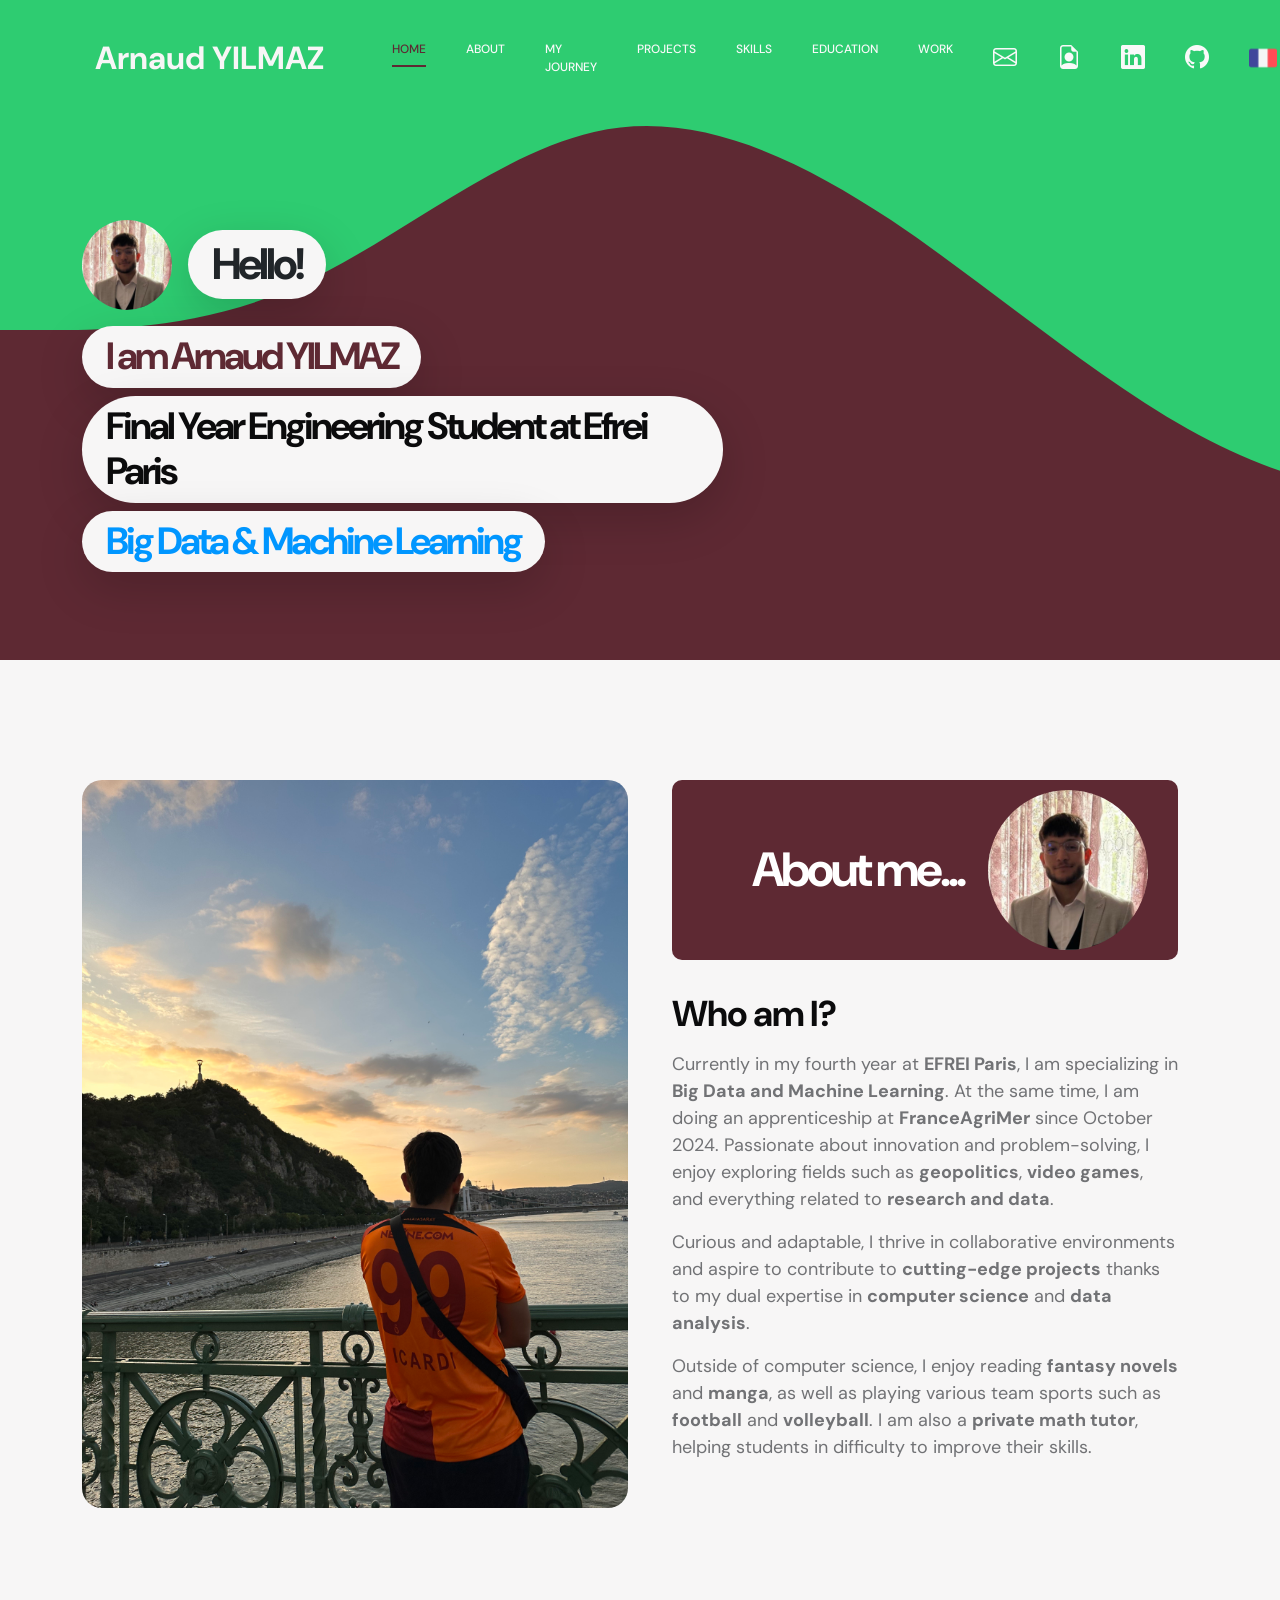
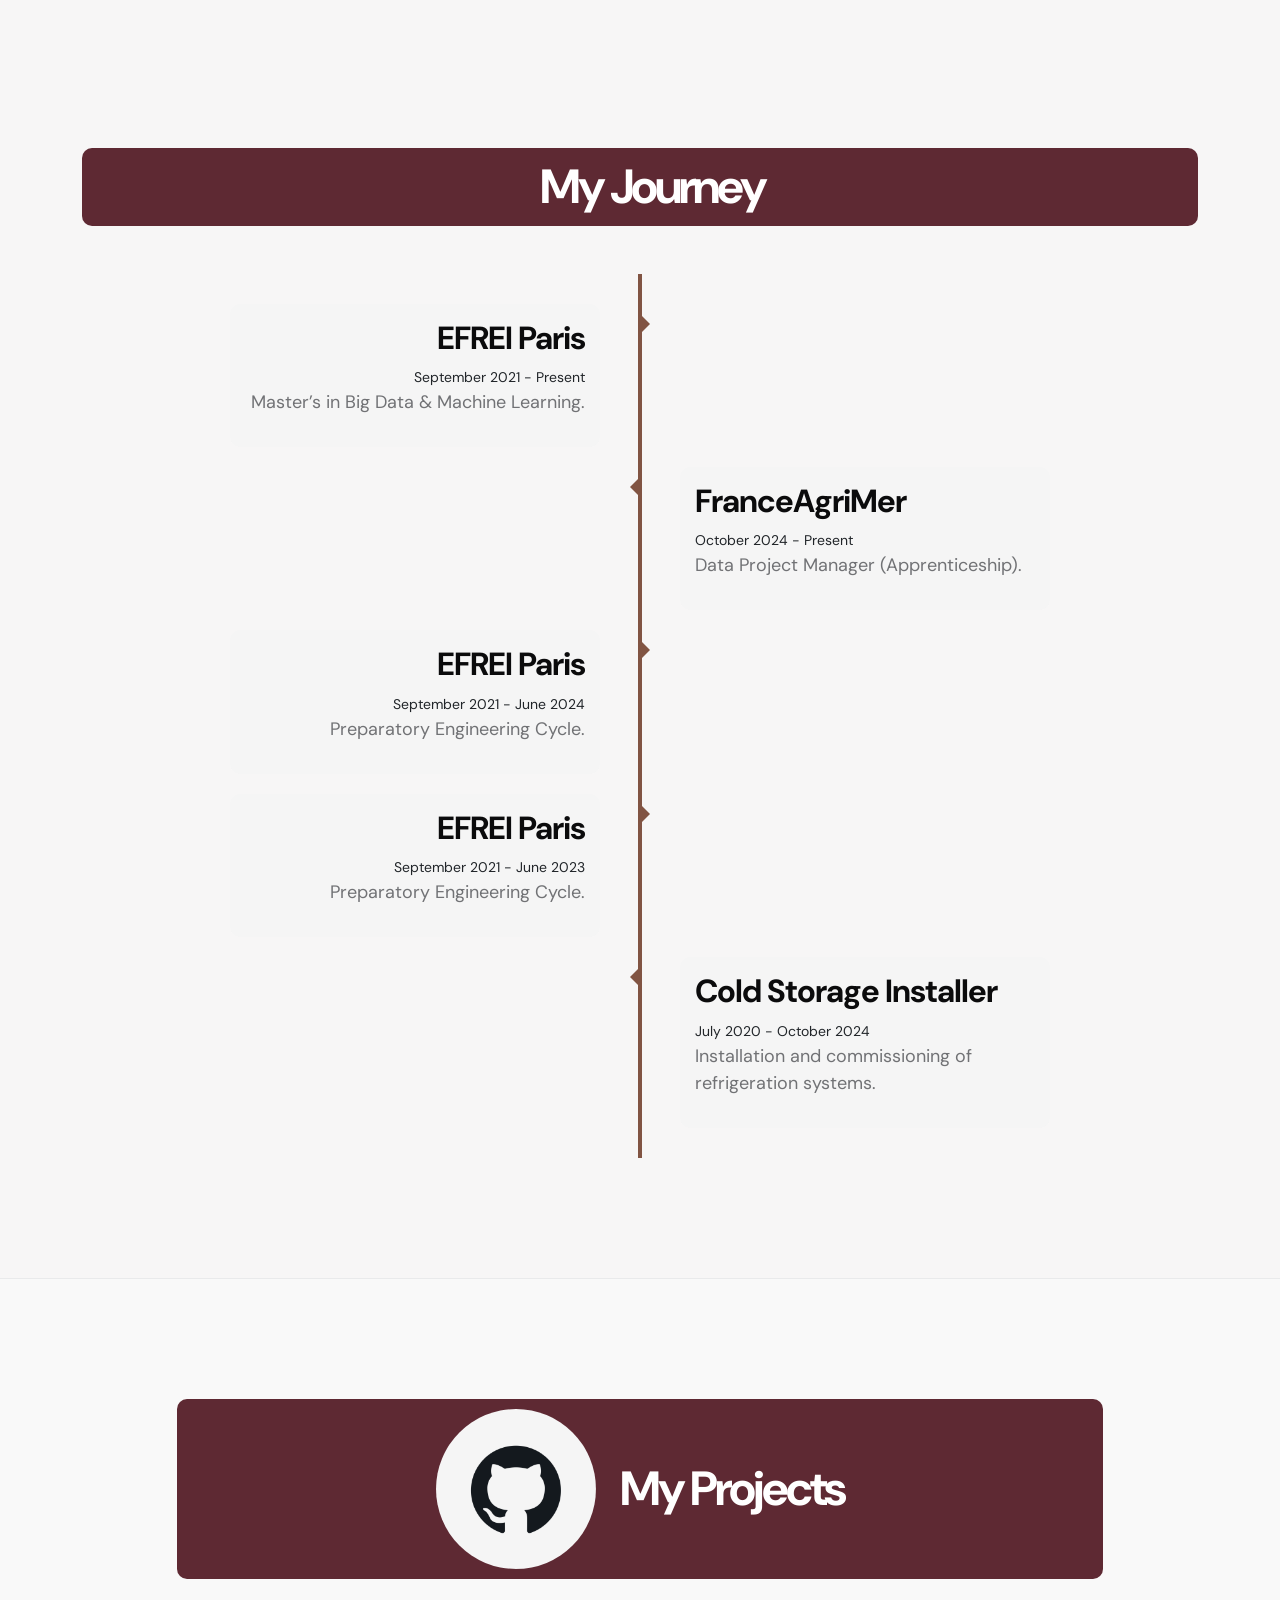
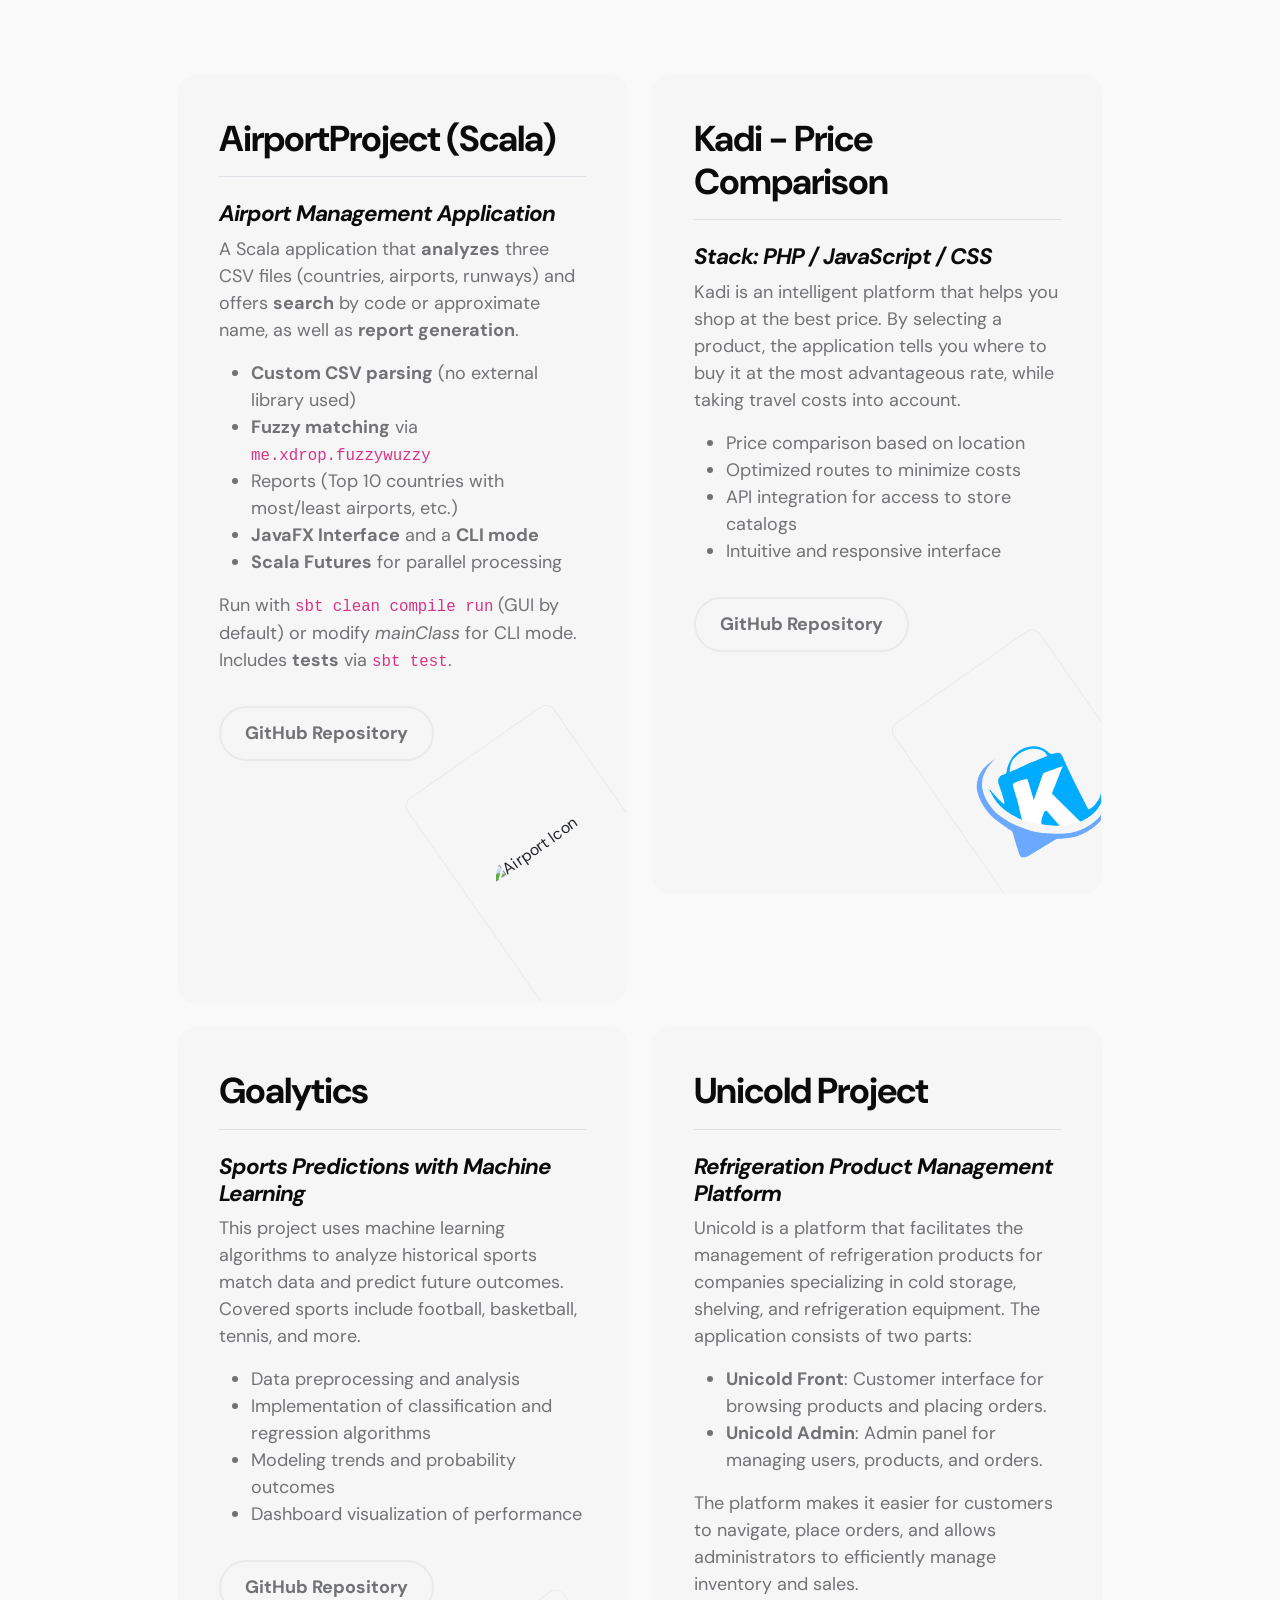
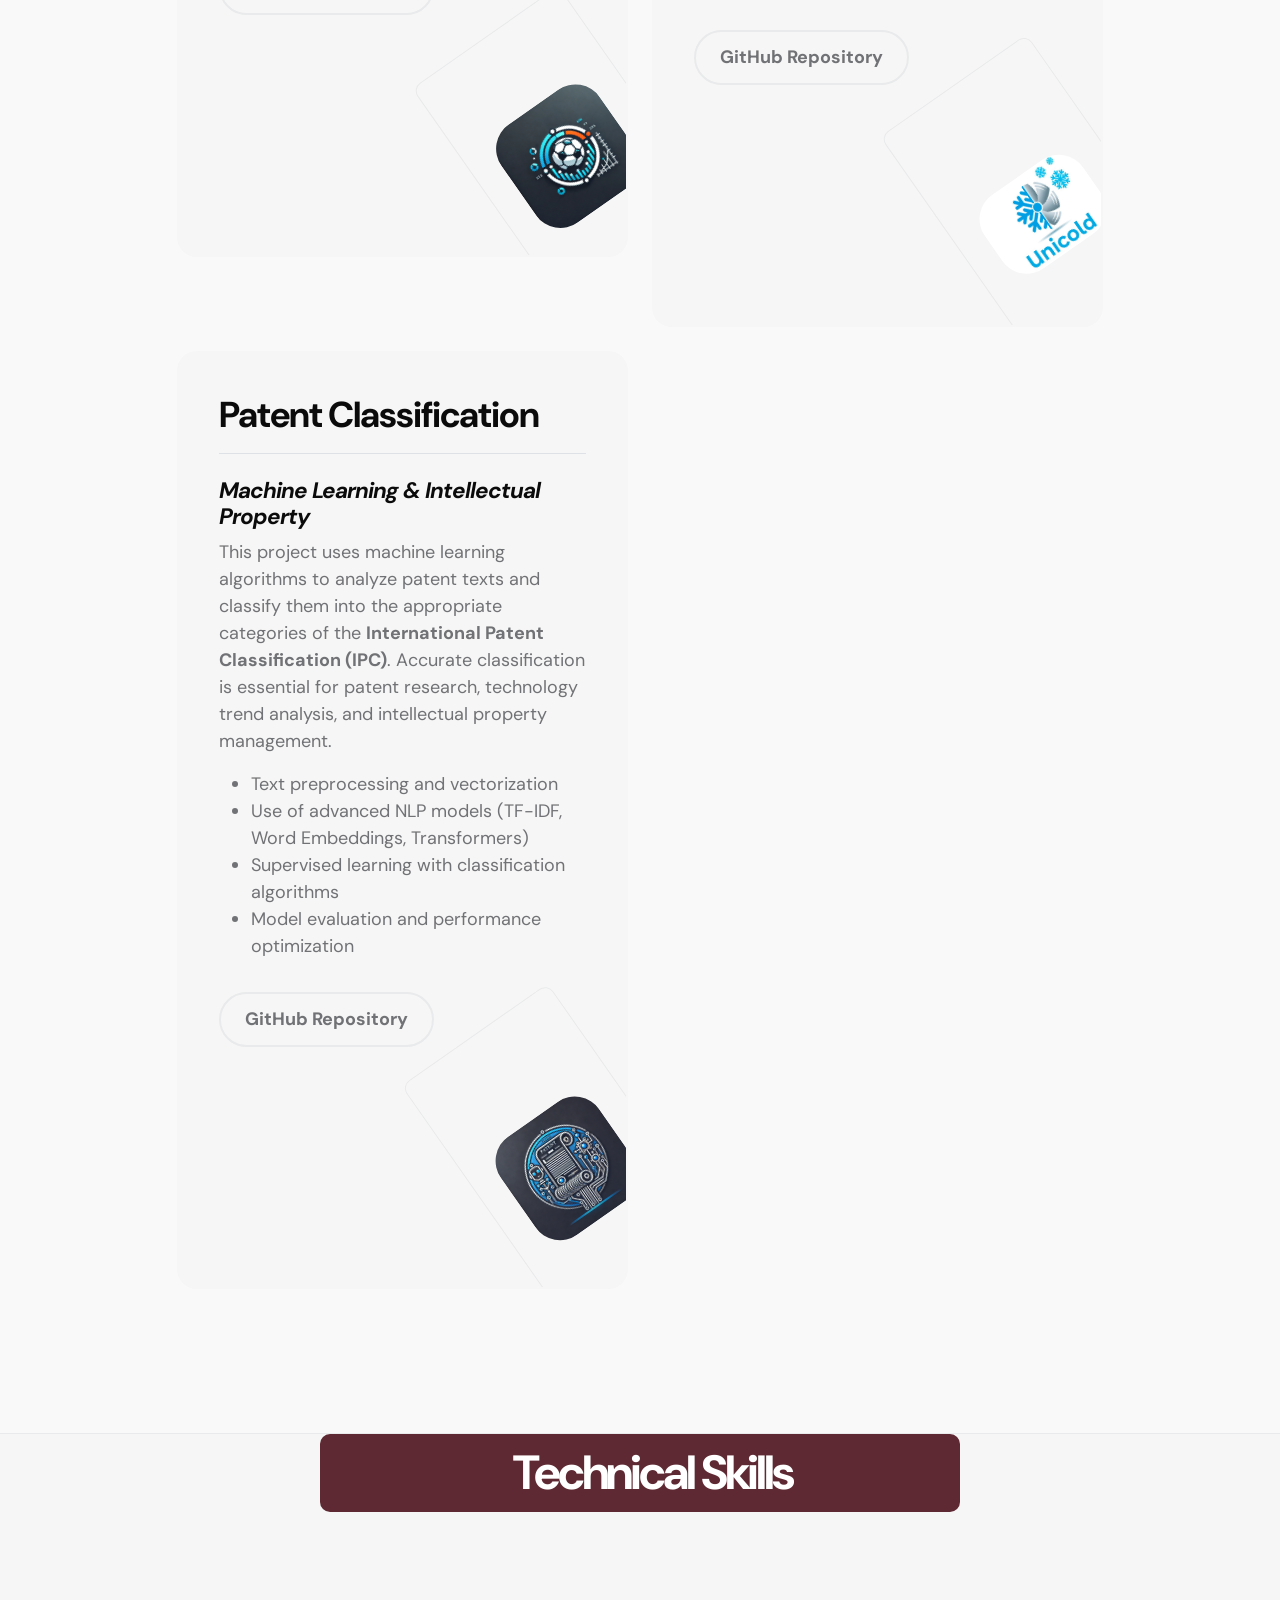
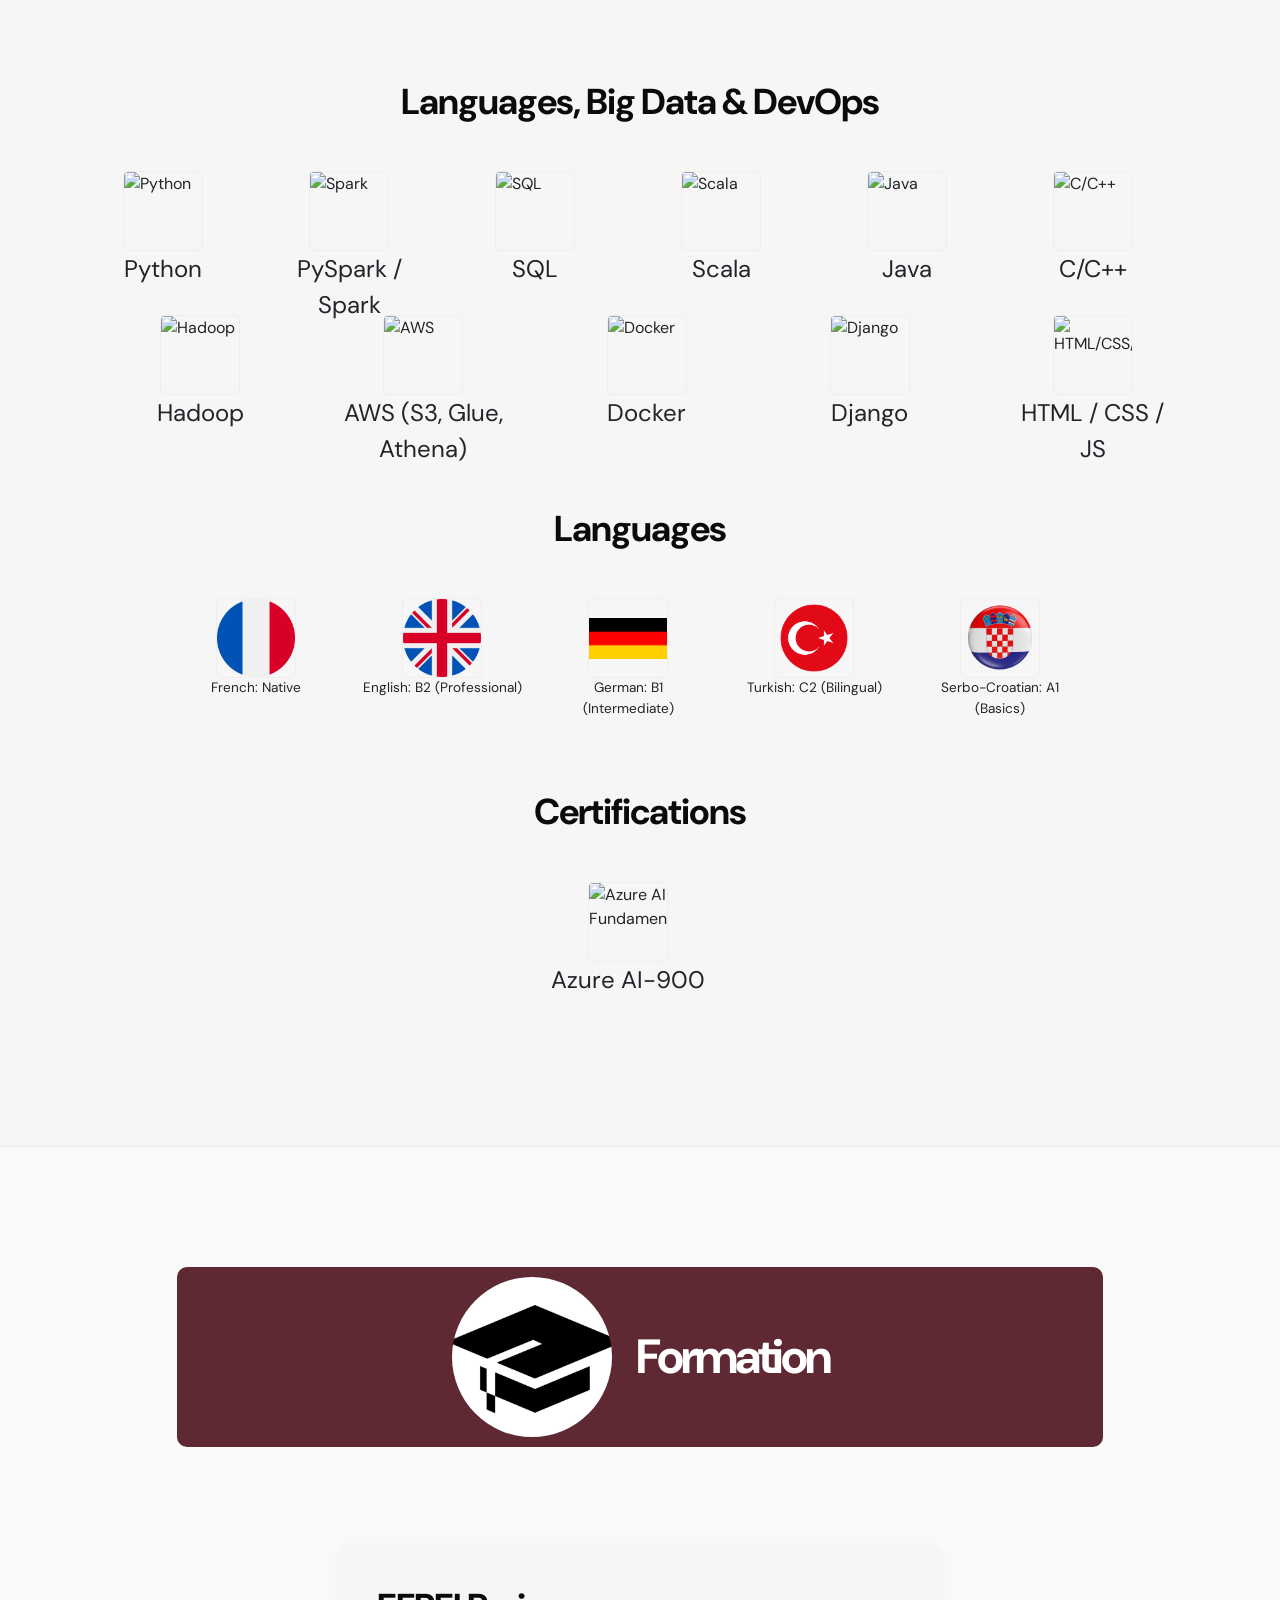
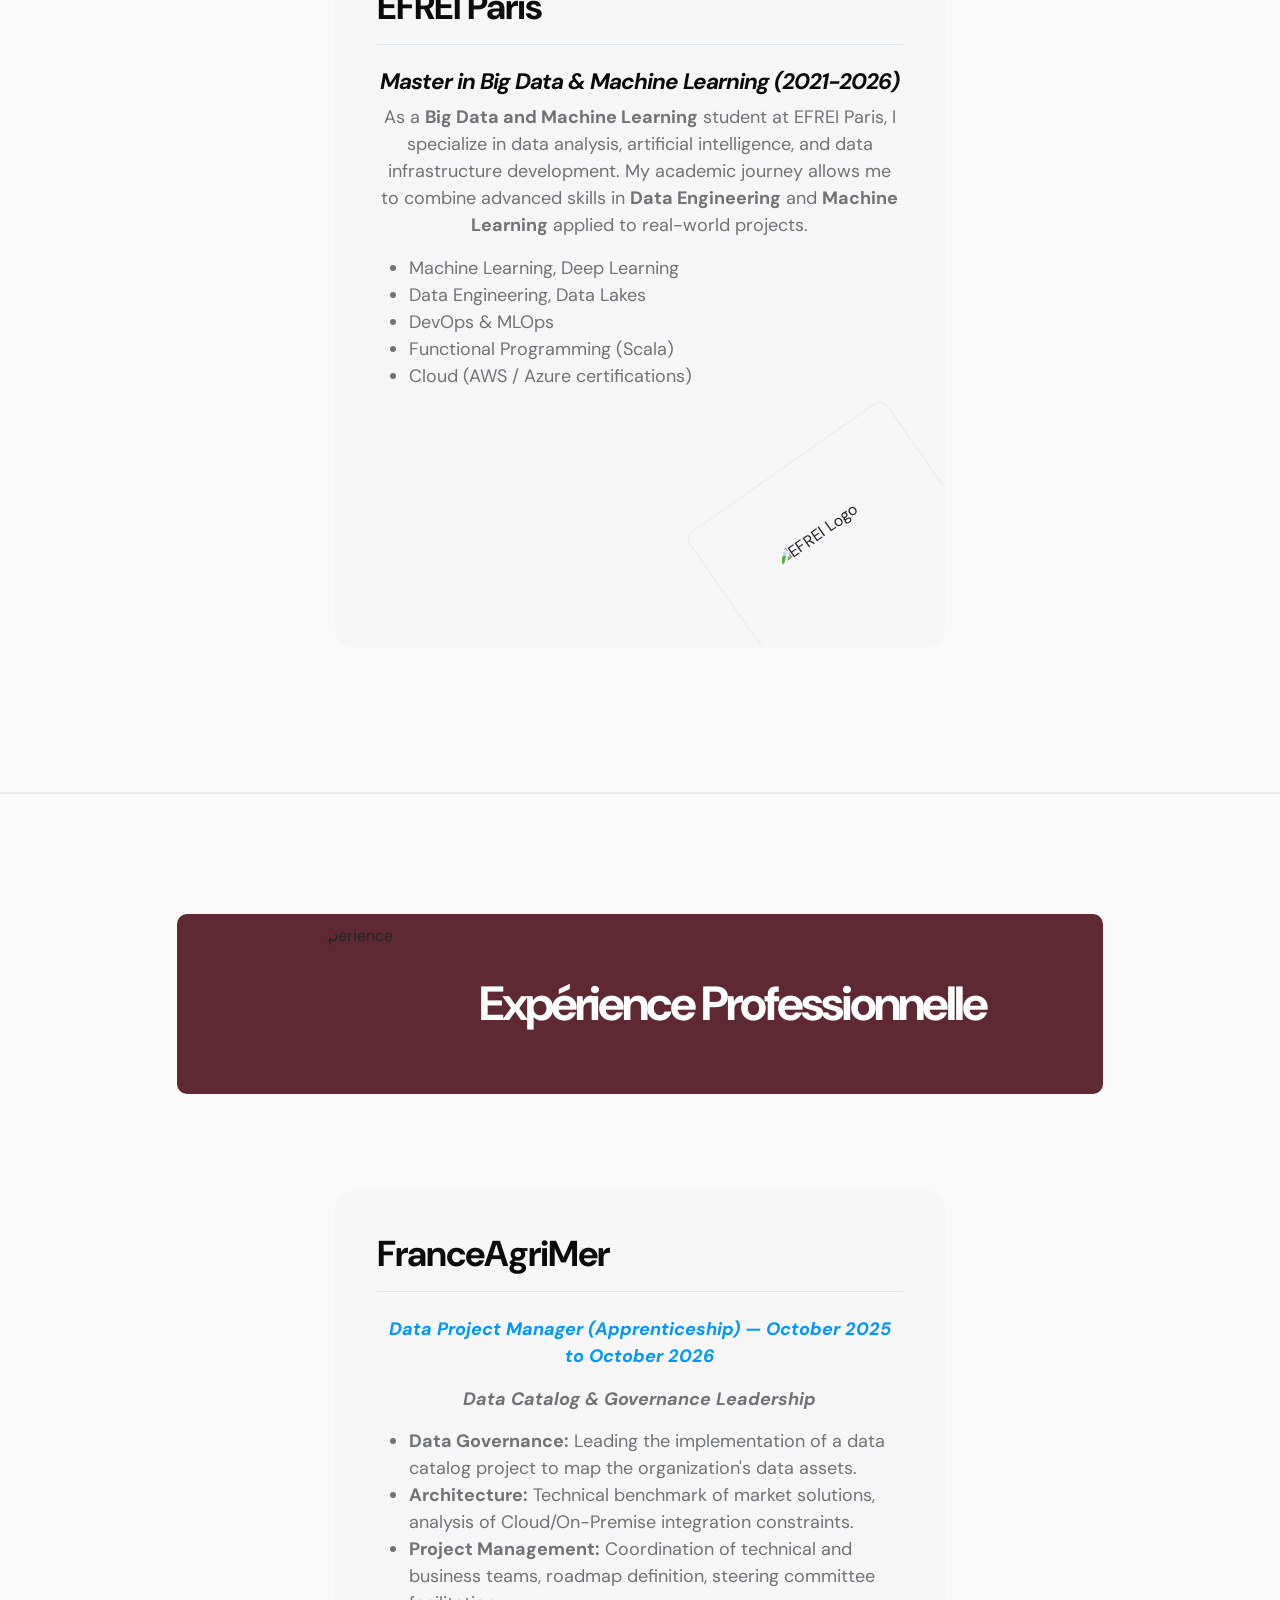
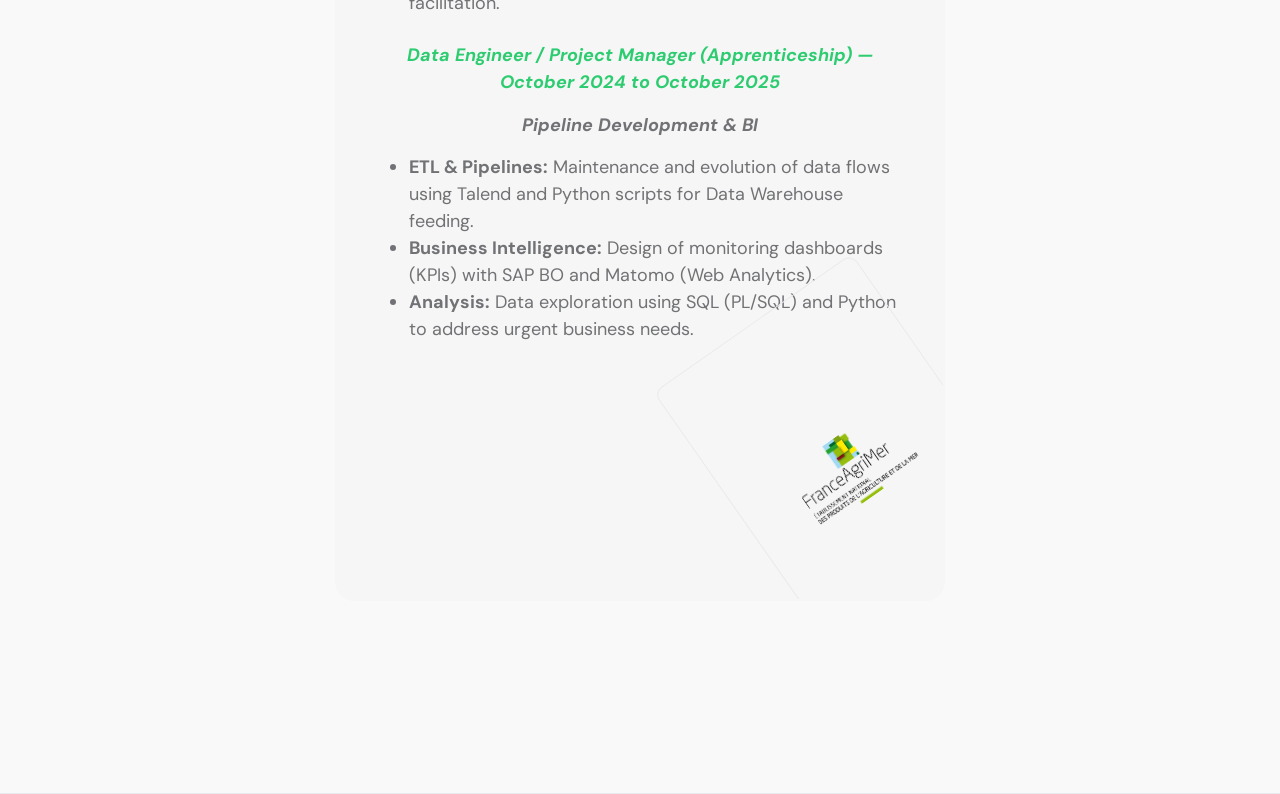
==== en.html @ 34b56a3c "Ordre langues : anglais avant allemand" ====
<!doctype html>
<html lang="en">
    <head>
        <meta charset="utf-8">
        <meta name="viewport" content="width=device-width, initial-scale=1">

        <meta name="description" content="Arnaud YILMAZ Portfolio">
        <meta name="author" content="Arnaud YILMAZ">

        <title>Arnaud YILMAZ Portfolio</title>

        <!-- CSS FILES -->
        <link rel="preconnect" href="https://fonts.googleapis.com">
        <link rel="preconnect" href="https://fonts.gstatic.com" crossorigin>
        <link rel="stylesheet" href="https://cdnjs.cloudflare.com/ajax/libs/font-awesome/6.4.2/css/all.min.css">
        <link href="https://fonts.googleapis.com/css2?family=DM+Sans:wght@400;500;700&display=swap" rel="stylesheet">

        <link href="css/bootstrap.min.css" rel="stylesheet">
        <link href="css/bootstrap-icons.css" rel="stylesheet">
        <link href="css/magnific-popup.css" rel="stylesheet">
        <link href="css/templatemo-first-portfolio-style.css" rel="stylesheet">
    </head>
    
    <body>

        <section class="preloader">
            <div class="spinner">
                <span class="spinner-rotate"></span>    
            </div>
        </section>

        <!-- NAVBAR -->
        <nav class="navbar navbar-expand-lg">
            <div class="container">

                <button class="navbar-toggler" type="button" data-bs-toggle="collapse" 
                        data-bs-target="#navbarNav" aria-controls="navbarNav" 
                        aria-expanded="false" aria-label="Toggle navigation">
                    <span class="navbar-toggler-icon"></span>
                </button>

                <a href="index.html" class="navbar-brand mx-auto mx-lg-0">Arnaud YILMAZ</a>

                <div class="collapse navbar-collapse" id="navbarNav">
                    <ul class="navbar-nav ms-lg-5">
                        <li class="nav-item">
                            <a class="nav-link click-scroll" href="#section_1">Home</a>
                        </li>                
                        <li class="nav-item">
                            <a class="nav-link click-scroll" href="#section_2">About</a>
                        </li>         
                        <li class="nav-item">
                            <a class="nav-link click-scroll" href="#section_3">My Journey</a>
                        </li> 
                        <li class="nav-item">
                            <a class="nav-link click-scroll" href="#section_4">Projects</a>
                        </li>                
                        <li class="nav-item">
                            <a class="nav-link click-scroll" href="#section_5">Skills</a>
                        </li>                
                        <li class="nav-item">
                            <a class="nav-link click-scroll" href="#section_6">Education</a>
                        </li>                
                        <li class="nav-item">
                            <a class="nav-link click-scroll" href="#section_7">Work</a>
                        </li>
     
                    </ul>
                
                    <ul class="navbar-nav ms-auto d-flex align-items-center">
                        <li class="nav-item">
                            <a class="nav-link d-flex align-items-center" data-bs-toggle="modal" data-bs-target="#contactModal" style="cursor: pointer;">
                                <i class="bi bi-envelope" style="font-size: 1.5rem;"></i>
                            </a>
                        </li>
                        <li class="nav-item">
                            <a class="nav-link d-flex align-items-center" data-bs-toggle="modal" data-bs-target="#cvModal" style="cursor: pointer;">
                                <i class="bi bi-file-earmark-person" style="font-size: 1.5rem;"></i>
                            </a>
                        </li>
                        <li class="nav-item">
                            <a class="nav-link d-flex align-items-center" href="https://www.linkedin.com/in/mzaliArnaud/" target="_blank">
                                <i class="bi bi-linkedin" style="font-size: 1.5rem;"></i>
                            </a>
                        </li>
                        <li class="nav-item">
                            <a class="nav-link d-flex align-items-center" href="https://github.com/ylm78" target="_blank">
                                <i class="bi bi-github" style="font-size: 1.5rem;"></i>
                            </a>
                        </li>
                        <li class="nav-item">
                            <a class="nav-link d-flex align-items-center" href="fr.html">
                                <img src="images/langues/france_flag.png" alt="Français" style="width: 28px; height: 28px; border-radius: 3px;">
                            </a>
                        </li>
                    </ul>
                </div>
            </div>
        </nav>

<!-- CV Modal -->
<div class="modal fade" id="cvModal" tabindex="-1" aria-labelledby="cvModalLabel" aria-hidden="true">
    <div class="modal-dialog modal-xl" style="max-width: 90%;">
      <div class="modal-content">
        <div class="modal-header">
          <h5 class="modal-title" id="cvModalLabel">My CV</h5>
          <button type="button" class="btn-close" data-bs-dismiss="modal" aria-label="Close"></button>
        </div>
        <div class="modal-body" style="overflow: auto;">
          <!-- Embed or iframe your PDF here -->
          <iframe src="res/CV_Arnaud_Yilmaz_21_02.pdf"
                  style="width: 100%; height: 600px; border: none;"
                  title="CV Preview"></iframe>
        </div>
      </div>
    </div>
  </div>

<!-- Contact Modal -->
<div class="modal fade" id="contactModal" tabindex="-1" aria-labelledby="contactModalLabel" aria-hidden="true">
    <div class="modal-dialog">
        <div class="modal-content">
            <div class="modal-header">
                <h5 class="modal-title" id="contactModalLabel">Contact Me</h5>
                <button type="button" class="btn-close" data-bs-dismiss="modal" aria-label="Close"></button>
            </div>
            <div class="modal-body">
                <form id="contactForm">
                    <div class="mb-3">
                        <label for="name" class="form-label">Your Name</label>
                        <input type="text" class="form-control" id="name" name="name" 
                               placeholder="John Doe" required>
                    </div>
                    <div class="mb-3">
                        <label for="email" class="form-label">Your Email</label>
                        <input type="email" class="form-control" id="email" name="email" 
                               placeholder="johndoe@example.com" required>
                    </div>
                    <div class="mb-3">
                        <label for="message" class="form-label">Message</label>
                        <textarea class="form-control" id="message" name="message" rows="4" 
                                  placeholder="Hello Arnaud, I would like to..." required></textarea>
                    </div>
                    <button type="submit" class="btn btn-primary w-100">Send Message</button>
                    <div id="formResponse" class="mt-3 text-center"></div>
                </form>
            </div>
        </div>
    </div>
</div>

        <!-- HERO -->
        <main>
            <section class="hero d-flex justify-content-center align-items-center" id="section_1">
                <div class="container">
                    <div class="row">
                        <div class="col-lg-7 col-12">
                            <div class="hero-text">
                                <div class="hero-title-wrap d-flex align-items-center mb-3">
                                    <img src="images/moi.jpeg" 
                                         class="avatar-image avatar-image-large img-fluid" alt="Profile Photo">
                                    <h1 class="hero-title ms-3 mb-0">Hello!</h1>
                                </div>

                                <h2 class="mb-2">I am Arnaud YILMAZ</h2>
                                <h2 class="mb-2" style="color: rgb(11, 11, 12);">
                                    Final Year Engineering Student at Efrei Paris
                                </h2>
                                <h2 class="mb-2" style="color: #0096FF;">
                                    Big Data & Machine Learning
                                </h2>
                            </div>
                        </div>
                    </div>
                </div>

                <!-- WAVE SHAPE / SVG -->
                <svg xmlns="http://www.w3.org/2000/svg" viewBox="0 0 1440 320">
                    <path fill="#2ECC71" fill-opacity="1" 
                          d="M0,160L24,160C48,160,96,160,144,138.7C192,117,240,75,288,64C336,53,384,75,432,106.7C480,139,528,181,576,208C624,235,672,245,720,240C768,235,816,213,864,186.7C912,160,960,128,1008,133.3C1056,139,1104,181,1152,202.7C1200,224,1248,224,1296,197.3C1344,171,1392,117,1416,90.7L1440,64L1440,0L1416,0C1392,0,1344,0,1296,0C1248,0,1200,0,1152,0C1104,0,1056,0,1008,0C960,0,912,0,864,0C816,0,768,0,720,0C672,0,624,0,576,0C528,0,480,0,432,0C384,0,336,0,288,0C240,0,192,0,144,0C96,0,48,0,24,0L0,0Z">
                    </path>
                </svg>
            </section>

            <!-- ABOUT -->
            <section class="about section-padding" id="section_2">
                <div class="container">
                    <div class="row">
                        <div class="col-lg-6 col-12">
                            <img src="images/IMG_4.jpg" 
                                 class="about-image img-fluid" alt="Illustration">
                        </div>

                        <div class="col-lg-6 col-12 mt-5 mt-lg-0">
                            <div class="about-thumb">
                                <div class="section-title-wrap d-flex justify-content-end align-items-center mb-4">
                                    <h2 class="text-white me-4 mb-0">About me...</h2>
                                    <img src="images/moi.jpeg" class="avatar-image img-fluid" alt="Photo">
                                </div>

                                <h3 class="pt-2 mb-3">Who am I?</h3>

                                <p> Currently in my fourth year at <strong>EFREI Paris</strong>, I am specializing in <strong>Big Data and Machine Learning</strong>. At the same time, I am doing an apprenticeship at <strong>FranceAgriMer</strong> since October 2024. Passionate about innovation and problem-solving, I enjoy exploring fields such as <strong>geopolitics</strong>, <strong>video games</strong>, and everything related to <strong>research and data</strong>. </p> <p> Curious and adaptable, I thrive in collaborative environments and aspire to contribute to <strong>cutting-edge projects</strong> thanks to my dual expertise in <strong>computer science</strong> and <strong>data analysis</strong>. </p> <p> Outside of computer science, I enjoy reading <strong>fantasy novels</strong> and <strong>manga</strong>, as well as playing various team sports such as <strong>football</strong> and <strong>volleyball</strong>. I am also a <strong>private math tutor</strong>, helping students in difficulty to improve their skills. </p>

                            </div>
                        </div>
                    </div>
                </div>
            </section>

            <section id="section_3" class="section-padding">
                <div class="container">
                    <div class="row">
                        <div class="col-12">
                            <div class="section-title-wrap d-flex justify-content-center align-items-center mb-5">
                                <h2 class="text-white ms-4 mb-0">My Journey</h2>
                            </div>
                            <div class="timeline">
                                <!-- EFREI Paris & FranceAgriMer -->
                                <div class="timeline-row">
                                    <a href="#education-efrei" class="timeline-item-link">
                                        <div class="timeline-item left">
                                            <div class="timeline-icon">
                                                <i class="bi bi-mortarboard"></i>
                                            </div>
                                            <div class="timeline-content">
                                                <h4>EFREI Paris</h4>
                                                <small>September 2021 - Present</small>
                                                <p>Master’s in Big Data & Machine Learning.</p>
                                            </div>
                                        </div>
                                    </a>
                                    <a href="#work-franceagrimer" class="timeline-item-link">
                                        <div class="timeline-item right">
                                            <div class="timeline-icon">
                                                <i class="bi bi-briefcase"></i>
                                            </div>
                                            <div class="timeline-content">
                                                <h4>FranceAgriMer</h4>
                                                <small>October 2024 - Present</small>
                                                <p>Data Project Manager (Apprenticeship).</p>
                                            </div>
                                        </div>
                                    </a>
                                </div>
                                <!-- EFREI Paris & Data Project -->
                                <div class="timeline-row">
                                    <a href="#education-efrei-prepa" class="timeline-item-link">
                                        <div class="timeline-item left">
                                            <div class="timeline-icon">
                                                <i class="bi bi-mortarboard"></i>
                                            </div>
                                            <div class="timeline-content">
                                                <h4>EFREI Paris</h4>
                                                <small>September 2021 - June 2024</small>
                                                <p>Preparatory Engineering Cycle.</p>
                                            </div>
                                        </div>
                                    </a>
                                </div>
                                <!-- Experience in Refrigeration Installation -->
                                <div class="timeline-row">
                                    <a href="#education-efrei-init" class="timeline-item-link">
                                        <div class="timeline-item left">
                                            <div class="timeline-icon">
                                                <i class="bi bi-mortarboard"></i>
                                            </div>
                                            <div class="timeline-content">
                                                <h4>EFREI Paris</h4>
                                                <small>September 2021 - June 2023</small>
                                                <p>Preparatory Engineering Cycle.</p>
                                            </div>
                                        </div>
                                    </a>
                                    <a href="#work-fridge-installation" class="timeline-item-link">
                                        <div class="timeline-item right">
                                            <div class="timeline-icon">
                                                <i class="bi bi-briefcase"></i>
                                            </div>
                                            <div class="timeline-content">
                                                <h4>Cold Storage Installer</h4>
                                                <small>July 2020 - October 2024</small>
                                                <p>Installation and commissioning of refrigeration systems.</p>
                                            </div>
                                        </div>
                                    </a>
                                </div>
                            </div>
                        </div>
                    </div>
                </div>
            </section>
            
            
            <!-- PROJECTS -->
            <section class="featured section-padding" id="section_4">
                <div class="container">
                    <div class="row">
            
                        <div class="col-lg-10 col-12 mx-auto">
                            <div class="section-title-wrap d-flex justify-content-center align-items-center mb-5">
                                <img src="images/github.png" 
                                     class="avatar-image img-fluid" alt="GitHub Logo">
                                <h2 class="text-white ms-4 mb-0">My Projects</h2>
                            </div>
            
                            <!-- Row of all projects -->
                            <div class="row pt-lg-5">
            
                                <!-- AirportProject (Scala) -->
                                <div class="col-lg-6 col-12">
                                    <div class="services-thumb">
                                        <div class="d-flex flex-wrap align-items-center border-bottom mb-4 pb-3">
                                            <h3 class="mb-0">AirportProject (Scala)</h3>
                                        </div>
                                        <h4 style="font-style: italic;font-size: 140%;">
                                            Airport Management Application
                                        </h4>
                                        <p>
                                            A Scala application that <strong>analyzes</strong> three CSV files (countries, airports, runways) 
                                            and offers <strong>search</strong> by code or approximate name, as well as <strong>report generation</strong>.
                                        </p>
                                        <ul>
                                            <li><strong>Custom CSV parsing</strong> (no external library used)</li>
                                            <li><strong>Fuzzy matching</strong> via <code>me.xdrop.fuzzywuzzy</code></li>
                                            <li>Reports (Top 10 countries with most/least airports, etc.)</li>
                                            <li><strong>JavaFX Interface</strong> and a <strong>CLI mode</strong></li>
                                            <li><strong>Scala Futures</strong> for parallel processing</li>
                                        </ul>
                                        <p>
                                            Run with <code>sbt clean compile run</code> (GUI by default) or modify <em>mainClass</em> 
                                            for CLI mode. Includes <strong>tests</strong> via <code>sbt test</code>.
                                        </p>
                                        <a href="https://github.com/ylm78/airportProject" 
                                           class="custom-btn custom-border-btn btn mt-3">
                                            GitHub Repository
                                        </a>
                                        <div class="services-icon-wrap d-flex justify-content-center align-items-center"
                                             style="height: 35%;">
                                            <img src="https://cdn-icons-png.flaticon.com/512/5787/5787874.png"
                                                 style="width: 120px;height: 120px;border-radius: 30px;"
                                                 alt="Airport Icon">
                                        </div>
                                    </div>
                                </div>
            
                                <!-- Kadi - Smart Price Comparison -->
                                <div class="col-lg-6 col-12">
                                    <div class="services-thumb">
                                        <div class="d-flex flex-wrap align-items-center border-bottom mb-4 pb-3">
                                            <h3 class="mb-0">Kadi - Price Comparison</h3>
                                        </div>
                                        <h4 style="font-style: italic;font-size: 140%;">
                                            Stack: PHP / JavaScript / CSS
                                        </h4>
                                        <p>
                                            Kadi is an intelligent platform that helps you shop at the best price. 
                                            By selecting a product, the application tells you where to buy it at the most advantageous rate, 
                                            while taking travel costs into account.
                                        </p>
                                        <ul>
                                            <li>Price comparison based on location</li>
                                            <li>Optimized routes to minimize costs</li>
                                            <li>API integration for access to store catalogs</li>
                                            <li>Intuitive and responsive interface</li>
                                        </ul>
                                        <a href="https://github.com/16Noct/Projet_TransverseL3" 
                                           class="custom-btn custom-border-btn btn mt-3">
                                            GitHub Repository
                                        </a>
                                        <div class="services-icon-wrap d-flex justify-content-center align-items-center"
                                             style="height: 35%;">
                                            <img src="images/projets/kadilogo.png" 
                                                 style="width: 120px;height: 120px;border-radius: 30px;"
                                                 alt="Kadi Project">
                                        </div>
                                    </div>
                                </div>
            
                                <!-- Goalytics - Sports Predictions with Machine Learning -->
                                <div class="col-lg-6 col-12">
                                    <div class="services-thumb">
                                        <div class="d-flex flex-wrap align-items-center border-bottom mb-4 pb-3">
                                            <h3 class="mb-0">Goalytics</h3>
                                        </div>
                                        <h4 style="font-style: italic;font-size: 140%;">
                                            Sports Predictions with Machine Learning
                                        </h4>
                                        <p>
                                            This project uses machine learning algorithms to analyze historical sports match data 
                                            and predict future outcomes. Covered sports include football, basketball, tennis, and more.
                                        </p>
                                        <ul>
                                            <li>Data preprocessing and analysis</li>
                                            <li>Implementation of classification and regression algorithms</li>
                                            <li>Modeling trends and probability outcomes</li>
                                            <li>Dashboard visualization of performance</li>
                                        </ul>
                                        <a href="https://github.com/ylm78/Goalytics" 
                                           class="custom-btn custom-border-btn btn mt-3">
                                            GitHub Repository
                                        </a>
                                        <div class="services-icon-wrap d-flex justify-content-center align-items-center"
                                             style="height: 35%;">
                                            <img src="images/projets/Goalytics.webp" 
                                                 style="width: 120px;height: 120px;border-radius: 30px;"
                                                 alt="Goalytics Project">
                                        </div>
                                    </div>
                                </div>
            
                                <!-- Unicold Project - Refrigeration Product Management -->
                                <div class="col-lg-6 col-12">
                                    <div class="services-thumb">
                                        <div class="d-flex flex-wrap align-items-center border-bottom mb-4 pb-3">
                                            <h3 class="mb-0">Unicold Project</h3>
                                        </div>
                                        <h4 style="font-style: italic;font-size: 140%;">
                                            Refrigeration Product Management Platform
                                        </h4>
                                        <p>
                                            Unicold is a platform that facilitates the management of refrigeration products 
                                            for companies specializing in cold storage, shelving, and refrigeration equipment.
                                            The application consists of two parts:
                                        </p>
                                        <ul>
                                            <li><strong>Unicold Front</strong>: Customer interface for browsing products and placing orders.</li>
                                            <li><strong>Unicold Admin</strong>: Admin panel for managing users, products, and orders.</li>
                                        </ul>
                                        <p>
                                            The platform makes it easier for customers to navigate, place orders, and allows administrators 
                                            to efficiently manage inventory and sales.
                                        </p>
                                        <a href="https://github.com/ylm78/unicold" 
                                           class="custom-btn custom-border-btn btn mt-3">
                                            GitHub Repository
                                        </a>
                                        <div class="services-icon-wrap d-flex justify-content-center align-items-center"
                                             style="height: 35%;">
                                            <img src="images/projets/unicold.jpg" 
                                                 style="width: 120px;height: 90px;border-radius: 30px;"
                                                 alt="Unicold Project">
                                        </div>
                                    </div>
                                </div>
            
                                <!-- Patent Classification with Machine Learning -->
                                <div class="col-lg-6 col-12">
                                    <div class="services-thumb">
                                        <div class="d-flex flex-wrap align-items-center border-bottom mb-4 pb-3">
                                            <h3 class="mb-0">Patent Classification</h3>
                                        </div>
                                        <h4 style="font-style: italic;font-size: 140%;">
                                            Machine Learning & Intellectual Property
                                        </h4>
                                        <p>
                                            This project uses machine learning algorithms to analyze patent texts and classify them 
                                            into the appropriate categories of the <strong>International Patent Classification (IPC)</strong>. 
                                            Accurate classification is essential for patent research, technology trend analysis, 
                                            and intellectual property management.
                                        </p>
                                        <ul>
                                            <li>Text preprocessing and vectorization</li>
                                            <li>Use of advanced NLP models (TF-IDF, Word Embeddings, Transformers)</li>
                                            <li>Supervised learning with classification algorithms</li>
                                            <li>Model evaluation and performance optimization</li>
                                        </ul>
                                        <a href="https://github.com/ylm78/IPC" 
                                           class="custom-btn custom-border-btn btn mt-3">
                                            GitHub Repository
                                        </a>
                                        <div class="services-icon-wrap d-flex justify-content-center align-items-center"
                                             style="height: 35%;">
                                            <img src="images/projets/ipc.png" 
                                                 style="width: 120px;height: 120px;border-radius: 30px;"
                                                 alt="Patent Classification Project">
                                        </div>
                                    </div>
                                </div>
            
                            </div>
                        </div>
                    </div>
                </div>
            </section>

            <!-- SKILLS -->
            <div class="section-title-wrap d-flex justify-content-center align-items-center mb-5" 
                 style="width: 50%; margin: 0 auto;">
                <h2 class="text-white ms-4 mb-0">Technical Skills</h2>
            </div>

            <section class="clients section-padding" id="section_5">
                <div class="container">
                    <div class="row align-items-center">

                        <!-- LANGUAGES & TECHNOLOGIES -->
                        <div class="col-lg-12 col-12">
                            <h3 class="text-center mb-5">Languages, Big Data & DevOps</h3>
                        </div>

                        <div class="row justify-content-center">

                            <!-- Python -->
                            <div class="col-lg-2 col-4 ms-auto clients-item-height mb-4">
                                <img src="https://upload.wikimedia.org/wikipedia/commons/thumb/c/c3/Python-logo-notext.svg/1869px-Python-logo-notext.svg.png" 
                                     class="clients-image img-fluid" alt="Python">
                                <legend style="text-align:center;">Python</legend>
                            </div>

                            <!-- PySpark / Spark -->
                            <div class="col-lg-2 col-4 ms-auto clients-item-height mb-4">
                                <img src="https://spark.apache.org/images/spark-logo-trademark.png" 
                                     class="clients-image img-fluid" alt="Spark">
                                <legend style="text-align:center;">PySpark / Spark</legend>
                            </div>

                            <!-- SQL -->
                            <div class="col-lg-2 col-4 ms-auto clients-item-height mb-4">
                                <img src="https://logos-marques.com/wp-content/uploads/2023/09/MySQL-Logo-thmb.png" 
                                     class="clients-image img-fluid" alt="SQL">
                                <legend style="text-align:center;">SQL</legend>
                            </div>

                            <!-- Scala -->
                            <div class="col-lg-2 col-4 ms-auto clients-item-height mb-4">
                                <img src="https://cdn.worldvectorlogo.com/logos/scala-4.svg"
                                     class="clients-image img-fluid" alt="Scala">
                                <legend style="text-align:center;">Scala</legend>
                            </div>

                            <!-- Java -->
                            <div class="col-lg-2 col-4 ms-auto clients-item-height mb-4">
                                <img src="https://0adri3n.github.io/assets/img/java.webp" 
                                     class="clients-image img-fluid" alt="Java">
                                <legend style="text-align:center;">Java</legend>
                            </div>

                            <!-- C / C++ -->
                            <div class="col-lg-2 col-4 ms-auto clients-item-height mb-4">
                                <img src="https://0adri3n.github.io/assets/img/clang.png" 
                                     class="clients-image img-fluid" alt="C/C++">
                                <legend style="text-align:center;">C/C++</legend>
                            </div>

                            <!-- Hadoop -->
                            <div class="col-lg-2 col-4 ms-auto clients-item-height mb-4">
                                <img src="https://cdn.worldvectorlogo.com/logos/hadoop.svg"
                                     class="clients-image img-fluid" alt="Hadoop">
                                <legend style="text-align:center;">Hadoop</legend>
                            </div>

                            <!-- AWS -->
                            <div class="col-lg-2 col-4 ms-auto clients-item-height mb-4">
                                <img src="https://cdn.worldvectorlogo.com/logos/aws-2.svg"
                                     class="clients-image img-fluid" alt="AWS">
                                <legend style="text-align:center;">AWS (S3, Glue, Athena)</legend>
                            </div>

                            <!-- Docker -->
                            <div class="col-lg-2 col-4 ms-auto clients-item-height mb-4">
                                <img src="https://cdn.worldvectorlogo.com/logos/docker-4.svg"
                                     class="clients-image img-fluid" alt="Docker">
                                <legend style="text-align:center;">Docker</legend>
                            </div>

                            <!-- Django -->
                            <div class="col-lg-2 col-4 ms-auto clients-item-height mb-4">
                                <img src="https://cdn.worldvectorlogo.com/logos/django-community.svg"
                                     class="clients-image img-fluid" alt="Django">
                                <legend style="text-align:center;">Django</legend>
                            </div>

                            <!-- HTML / CSS / JS -->
                            <div class="col-lg-2 col-4 ms-auto clients-item-height mb-4">
                                <img src="https://upload.wikimedia.org/wikipedia/commons/thumb/6/61/HTML5_logo_and_wordmark.svg/512px-HTML5_logo_and_wordmark.svg.png" 
                                     class="clients-image img-fluid" alt="HTML/CSS/JS">
                                <legend style="text-align:center;">HTML / CSS / JS</legend>
                            </div>
                        </div>

                        <!-- HUMAN LANGUAGES -->
                        <div class="col-lg-12 col-12 mt-5">
                            <h3 class="text-center mb-5">Languages</h3>
                        </div>
                        
                        <div class="row justify-content-center">
                            <div class="col-lg-2 col-4 clients-item-height mb-4">
                                <img src="images/langues/france.png" 
                                     class="clients-image img-fluid" alt="French">
                                <legend style="text-align:center; font-size: 0.85rem;">French: Native</legend>
                            </div>
                        
                            <div class="col-lg-2 col-4 clients-item-height mb-4">
                                <img src="images/langues/royaume-uni.png" 
                                     class="clients-image img-fluid" alt="English">
                                <legend style="text-align:center; font-size: 0.85rem;">English: B2 (Professional)</legend>
                            </div>
                        
                            <div class="col-lg-2 col-4 clients-item-height mb-4">
                                <img src="images/langues/allemagne.jpeg" 
                                     class="clients-image img-fluid" alt="German">
                                <legend style="text-align:center; font-size: 0.85rem;">German: B1 (Intermediate)</legend>
                            </div>
                        
                            <div class="col-lg-2 col-4 clients-item-height mb-4">
                                <img src="images/langues/turkiye.png" 
                                     class="clients-image img-fluid" alt="Turkish">
                                <legend style="text-align:center; font-size: 0.85rem;">Turkish: C2 (Bilingual)</legend>
                            </div>
                        
                            <div class="col-lg-2 col-4 clients-item-height mb-4">
                                <img src="images/langues/serbo-croate.jpg" 
                                     class="clients-image img-fluid" alt="Serbo-Croatian">
                                <legend style="text-align:center; font-size: 0.85rem;">Serbo-Croatian: A1 (Basics)</legend>
                            </div>
                        </div>
                        

                        <!-- CERTIFICATIONS -->
                        <div class="col-lg-12 col-12 mt-5">
                            <h3 class="text-center mb-5">Certifications</h3>
                        </div>

                        <div class="row justify-content-center">
                            <!-- Azure AI-900 Certification -->
                            <div class="col-lg-2 col-4 clients-item-height mb-4">
                                <img src="https://training.cellenza.com/wp-content/uploads/2024/01/AI_Fundamentals-597x600V2.png"
                                     class="clients-image img-fluid" 
                                     alt="Azure AI Fundamentals">
                                <legend style="text-align:center;">Azure AI-900</legend>
                            </div>
                        </div>
                    </div>
                </div>
            </section>

            <!-- EDUCATION -->
            <section class="services section-padding" id="section_6">
                <div class="container">
                    <div class="row">
                        <div class="col-lg-10 col-12 mx-auto">
                            <div class="section-title-wrap d-flex justify-content-center align-items-center mb-5">
                                <img src="images/studies.webp" class="avatar-image img-fluid" alt="Icône Études">
                                <h2 class="text-white ms-4 mb-0">Formation</h2>
                            </div>
                            <div class="row pt-lg-5 justify-content-center">
                                <!-- Efrei Paris -->
                                <div class="col-lg-8 col-12">
                                    <div class="services-thumb" id="education-efrei">
                                        <div class="d-flex flex-wrap align-items-center border-bottom mb-4 pb-3">
                                            <h3 class="mb-0">EFREI Paris</h3>
                                        </div>
                                        <h4 style="font-style: italic;font-size: 140%; text-align: center;">
                                            Master in Big Data & Machine Learning (2021-2026)
                                        </h4>
                                        <p style="text-align: center;">
                                            As a <strong>Big Data and Machine Learning</strong> student at EFREI Paris, 
                                            I specialize in data analysis, artificial intelligence, and data infrastructure development. 
                                            My academic journey allows me to combine advanced skills in <strong>Data Engineering</strong> 
                                            and <strong>Machine Learning</strong> applied to real-world projects.
                                        </p>
                                        <ul>
                                            <li>Machine Learning, Deep Learning</li>
                                            <li>Data Engineering, Data Lakes</li>
                                            <li>DevOps & MLOps</li>
                                            <li>Functional Programming (Scala)</li>
                                            <li>Cloud (AWS / Azure certifications)</li>
                                        </ul>
                                        <div class="services-icon-wrap d-flex justify-content-center align-items-center" style="height: 35%;">
                                            <img src="https://encrypted-tbn0.gstatic.com/images?q=tbn:ANd9GcR_-VVCpieEvVM9OlQIPqqMD1AWiAsx4vGyP0Q1B1Zscg&s" 
                                                 style="width: 120px;height: 120px;border-radius: 30px;"
                                                 alt="EFREI Logo">
                                        </div>
                                    </div>
                                </div>
                                
                            </div>
                        </div>
                    </div>
                </div>
            </section>

            <!-- WORK EXPERIENCE -->
            <section class="services section-padding" id="section_7">
                <div class="container">
                    <div class="row">
                        <div class="col-lg-10 col-12 mx-auto">
                            <div class="section-title-wrap d-flex justify-content-center align-items-center mb-5">
                                <img src="https://t4.ftcdn.net/jpg/05/66/87/49/360_F_566874949_uIQu6n3xiCuAvOIcECfBYfaOu0c8oLBA.jpg"
                                     class="avatar-image img-fluid" alt="Expérience">
                                <h2 class="text-white ms-4 mb-0">Expérience Professionnelle</h2>
                            </div>
                            <div class="row pt-lg-5 justify-content-center">
                                <!-- FranceAgriMer -->
                                <div class="col-lg-8 col-12 mb-5">
                                    <div class="services-thumb" id="work-franceagrimer">
                                        <div class="d-flex flex-wrap align-items-center border-bottom mb-4 pb-3">
                                            <h3 class="mb-0 text-center">FranceAgriMer</h3>
                                        </div>
                                        
                                        <!-- Current Period: October 2025 - October 2026 -->
                                        <p style="font-style: italic; text-align: center; font-weight: bold; color: #0096FF;">
                                            Data Project Manager (Apprenticeship) — October 2025 to October 2026
                                        </p>
                                        <p style="font-style: italic; text-align: center; margin-bottom: 15px;">
                                            <strong>Data Catalog & Governance Leadership</strong>
                                        </p>
                                        <ul>
                                            <li><strong>Data Governance:</strong> Leading the implementation of a data catalog project to map the organization's data assets.</li>
                                            <li><strong>Architecture:</strong> Technical benchmark of market solutions, analysis of Cloud/On-Premise integration constraints.</li>
                                            <li><strong>Project Management:</strong> Coordination of technical and business teams, roadmap definition, steering committee facilitation.</li>
                                        </ul>
                                        
                                        <!-- Previous Period: October 2024 - October 2025 -->
                                        <p style="font-style: italic; text-align: center; margin-top: 25px; font-weight: bold; color: #2ECC71;">
                                            Data Engineer / Project Manager (Apprenticeship) — October 2024 to October 2025
                                        </p>
                                        <p style="font-style: italic; text-align: center; margin-bottom: 15px;">
                                            <strong>Pipeline Development & BI</strong>
                                        </p>
                                        <ul>
                                            <li><strong>ETL & Pipelines:</strong> Maintenance and evolution of data flows using Talend and Python scripts for Data Warehouse feeding.</li>
                                            <li><strong>Business Intelligence:</strong> Design of monitoring dashboards (KPIs) with SAP BO and Matomo (Web Analytics).</li>
                                            <li><strong>Analysis:</strong> Data exploration using SQL (PL/SQL) and Python to address urgent business needs.</li>
                                        </ul>
                                        
                                        <div class="services-icon-wrap d-flex justify-content-center align-items-center" style="height: 35%; margin-top: 20px;">
                                            <img src="images/Logo FranceAgrimer.png"
                                                 style="width: 120px;height: 70px;border-radius: 9px;"
                                                 alt="FranceAgriMer Logo">
                                        </div>
                                    </div>
                                </div>
                                
                            </div>
                        </div>
                    </div>
                </div>
            </section>

        </main>

        <!-- JAVASCRIPT FILES -->
        <script src="js/jquery.min.js"></script>
        <script src="js/bootstrap.min.js"></script>
        <script src="js/jquery.sticky.js"></script>
        <script src="js/click-scroll.js"></script>
        <script src="js/jquery.magnific-popup.min.js"></script>
        <script src="js/magnific-popup-options.js"></script>
        <script src="js/custom.js"></script>

    </body>
</html>
---- css/templatemo-first-portfolio-style.css ----
/*

TemplateMo 578 First Portfolio

https://templatemo.com/tm-578-first-portfolio

*/


/*---------------------------------------
  CUSTOM PROPERTIES ( VARIABLES )             
-----------------------------------------*/
:root {
  --white-color:                  #f7f6f6;
  --primary-color:                #e94225;
  --secondary-color:              #5e2933;
  --section-bg-color:             #f9f9f9;
  --dark-color:                   rgb(11, 11, 12);
  --p-color:                      #717275;
  --border-color:                 #e9eaeb;
  --featured-border-color:        #727aab;
  --couleur-1:                    #303d74;
  --couleur-2:                    #fbb35f;
  --test:                         #244632;
  --vert-clair:                   #6ad396;
  --marron-fonce:                 #7d5e4c;
  --marron-clair:                 #d2bdb1;
  --body-font-family:             'DM Sans', sans-serif;

  --h1-font-size:                 62px;
  --h2-font-size:                 48px;
  --h3-font-size:                 36px;
  --h4-font-size:                 32px;
  --h5-font-size:                 24px;
  --h6-font-size:                 22px;
  --p-font-size:                  18px;
  --menu-font-size:               12px;
  --copyright-font-size:          14px;

  --border-radius-large:          100px;
  --border-radius-medium:         20px;
  --border-radius-small:          10px;

  --font-weight-normal:           400;
  --font-weight-medium:           500;
  --font-weight-bold:             700;
}

body {
    background: var(--white-color);
    font-family: var(--body-font-family); 
}


/*---------------------------------------
  TYPOGRAPHY               
-----------------------------------------*/

h2,
h3,
h4,
h5,
h6 {
  color: var(--dark-color);
}

h1,
h2,
h3,
h4,
h5,
h6 {
  font-weight: var(--font-weight-bold);
  letter-spacing: -1px;
}

h1 {
  font-size: var(--h1-font-size);
  letter-spacing: -3px;
}

h2 {
  font-size: var(--h2-font-size);
  color: var(--secondary-color);
  letter-spacing: -3px;
}

h3 {
  font-size: var(--h3-font-size);
}

h4 {
  font-size: var(--h4-font-size);
}

h5 {
  font-size: var(--h5-font-size);
  line-height: normal;
}

h6 {
  font-size: var(--h6-font-size);
}

p {
  color: var(--p-color);
  font-size: var(--p-font-size);
  font-weight: var(--font-weight-normal);
}

ul li {
  color: var(--p-color);
  font-size: var(--p-font-size);
  font-weight: var(--font-weight-normal);
}

a, 
button {
  touch-action: manipulation;
  transition: all 0.3s;
}

a {
  color: var(--p-color);
  text-decoration: none;
}

a:hover {
  color: var(--secondary-color);
}

::selection {
  background: var(--secondary-color);
  color: var(--white-color);
}

::-moz-selection {
  background: var(--secondary-color);
  color: var(--white-color);
}

.section-padding {
  padding-top: 120px;
  padding-bottom: 120px;
}

b,
strong {
  font-weight: var(--font-weight-bold);
}

.section-title-wrap {
  background: var(--secondary-color);
  border-radius: var(--border-radius-small);
  padding: 10px 30px;
}


/*---------------------------------------
  AVATAR IMAGE               
-----------------------------------------*/
.avatar-image {
  border-radius: var(--border-radius-large);
  width: 160px;
  height: 160px;
  object-fit: cover;
}

.avatar-image-large {
  width: 90.4px;
  height: 90.4px;
}


/*---------------------------------------
  PRE LOADER               
-----------------------------------------*/
.preloader {
  position: fixed;
  top: 0;
  left: 0;
  width: 100%;
  height: 100%;
  z-index: 99999;
  display: flex;
  flex-flow: row nowrap;
  justify-content: center;
  align-items: center;
  background: none repeat scroll 0 0 var(--white-color);
}

.spinner {
  border: 1px solid transparent;
  border-radius: var(--border-radius-small);
  position: relative;
}

.spinner:before {
  content: '';
  box-sizing: border-box;
  position: absolute;
  top: 50%;
  left: 50%;
  width: 45px;
  height: 45px;
  margin-top: -10px;
  margin-left: -10px;
  border-radius: 50%;
  border: 1px solid var(--border-color);
  border-top-color: var(--white-color);
  animation: spinner .9s linear infinite;
}

@-webkit-@keyframes spinner {
  to {transform: rotate(360deg);
  }
}

@keyframes spinner {
  to {transform: rotate(360deg);}
}


/*---------------------------------------
  CUSTOM ICON               
-----------------------------------------*/
.navbar-icon {
  background: var(--white-color);
  border-radius: var(--border-radius-large);
  color: var(--dark-color);
  width: 47px;
  height: 47px;
  line-height: 47px;
  text-align: center;
}

.is-sticky .navbar-icon {
  background: var(--secondary-color);
  color: var(--white-color);
}

.form-check-icon {
  color: var(--secondary-color);
}


/*---------------------------------------
  CUSTOM BUTTON               
-----------------------------------------*/
.custom-btn,
.navbar .custom-btn {
  font-size: var(--p-font-size);
  font-weight: var(--font-weight-bold);
}

.navbar .custom-btn {
  background: transparent;
  border-width: 2px;
  border-style: solid;
  border-color: var(--white-color);
  color: var(--white-color);
  padding: 8px 22px;
}

.navbar .custom-btn:hover {
  background: var(--white-color);
  border-color: transparent;
  color: var(--secondary-color);
}

.custom-btn {
  background: var(--secondary-color);
  border-radius: var(--border-radius-large);
  color: var(--white-color);
  font-weight: var(--font-weight-bold);
  padding: 12px 24px;
}

.custom-btn:hover {
  background: var(--primary-color);
  box-shadow: 0 1rem 3rem rgba(0,0,0,.175);
  color: var(--white-color);
}

.custom-border-btn {
  background: transparent;
  border: 2px solid var(--border-color);
  color: var(--p-color);
}

.custom-border-btn:hover {
  background: var(--secondary-color);
  border-color: var(--secondary-color);
  color: var(--white-color);
}

.custom-link {
	background-color: var(--primary-color);
}

.custom-link:hover {
	background-color: var(--secondary-color);
}


/*---------------------------------------
  NAVIGATION              
-----------------------------------------*/
.sticky-wrapper {
  position: relative;
  z-index: 222;
  height: auto !important;
}

.is-sticky,
.is-sticky .navbar .container {
  background: var(--white-color);
  box-shadow: 0 1rem 3rem rgb(0 0 0 / 18%);
}

.is-sticky .navbar-brand,
.is-sticky .navbar-brand:hover {
  color: var(--dark-color);
}

.is-sticky .navbar-nav .nav-link {
  color: var(--p-color);
}

.is-sticky .navbar .custom-btn {
  border-color: var(--secondary-color);
  color: var(--secondary-color);
}

.is-sticky .navbar .custom-btn:hover {
  background: var(--secondary-color);
  color: var(--white-color);
}

.navbar {
  background: transparent;
  position: absolute;
  z-index: 9;
  right: 0;
  left: 0;
  transition: all 0.3s;
  padding-top: 15px;
  padding-bottom: 0;
}

.navbar .container {
  border-radius: var(--border-radius-small);
  padding: 10px 25px;
}

.navbar-brand {
  font-size: var(--h4-font-size);
  font-weight: var(--font-weight-bold);
}

.navbar-brand,
.navbar-brand:hover {
  color: var(--white-color);
}

.navbar-expand-lg .navbar-nav .nav-link {
  padding-right: 0;
  padding-left: 0;
  margin-right: 20px;
  margin-left: 20px;
}

.navbar-nav .nav-link {
  display: inline-block;
  color: var(--section-bg-color);
  font-size: var(--menu-font-size);
  font-weight: var(--font-weight-medium);
  text-transform: uppercase;
  position: relative;
  padding-top: 15px;
  padding-bottom: 15px;
}

.navbar-nav .nav-link::after {
  content: "";
  background: transparent;
  position: absolute;
  bottom: 6px;
  right: 0;
  left: 0;
  width: 100%;
  height: 2px;
}

.navbar-nav .nav-link.active::after, 
.navbar-nav .nav-link:hover::after {
  background: var(--secondary-color);
}

.navbar-nav .nav-link.active, 
.navbar-nav .nav-link:hover {
  color: var(--secondary-color);
}

.navbar-toggler {
  border: 0;
  padding: 0;
  cursor: pointer;
  margin: 0;
  width: 30px;
  height: 35px;
  outline: none;
}

.navbar-toggler:focus {
  outline: none;
  box-shadow: none;
}

.navbar-toggler[aria-expanded="true"] .navbar-toggler-icon {
  background: transparent;
}

.navbar-toggler[aria-expanded="true"] .navbar-toggler-icon:before,
.navbar-toggler[aria-expanded="true"] .navbar-toggler-icon:after {
  transition: top 300ms 50ms ease, -webkit-transform 300ms 350ms ease;
  transition: top 300ms 50ms ease, transform 300ms 350ms ease;
  transition: top 300ms 50ms ease, transform 300ms 350ms ease, -webkit-transform 300ms 350ms ease;
  top: 0;
}

.navbar-toggler[aria-expanded="true"] .navbar-toggler-icon:before {
  transform: rotate(45deg);
}

.navbar-toggler[aria-expanded="true"] .navbar-toggler-icon:after {
  transform: rotate(-45deg);
}

.navbar-toggler .navbar-toggler-icon {
  background: var(--white-color);
  transition: background 10ms 300ms ease;
  display: block;
  width: 30px;
  height: 2px;
  position: relative;
}

.navbar-toggler .navbar-toggler-icon:before,
.navbar-toggler .navbar-toggler-icon:after {
  transition: top 300ms 350ms ease, -webkit-transform 300ms 50ms ease;
  transition: top 300ms 350ms ease, transform 300ms 50ms ease;
  transition: top 300ms 350ms ease, transform 300ms 50ms ease, -webkit-transform 300ms 50ms ease;
  position: absolute;
  right: 0;
  left: 0;
  background: var(--white-color);
  width: 30px;
  height: 2px;
  content: '';
}

.navbar-toggler .navbar-toggler-icon::before {
  top: -8px;
}

.navbar-toggler .navbar-toggler-icon::after {
  top: 8px;
}


/*---------------------------------------
  HERO              
-----------------------------------------*/
.hero {
  background: var(--secondary-color);
  position: relative;
  overflow: hidden;
  padding-top: 330px;
  padding-bottom: 330px;
}

@media  screen and (min-width: 991px) {
  .hero {
    height: 60vh;
  }
}

.hero-title,
.hero h2 {
  background: var(--white-color);
  box-shadow: 0 1rem 3rem rgba(0,0,0,.175);
  border-radius: var(--border-radius-large);
  display: inline-block;
  padding: 8px 24px;
}

.hero-title {
	font-size: 44px;
}

.hero h2 {
	font-size: 38px;
}

.hero-text {
  position: relative;
  z-index: 22;
  top: 70px;
}

.hero-image-wrap {
  background: var(--white-color);
  border-radius: 100%;
  width: 350px;
  height: 350px;
  position: absolute;
  z-index: 22;
  top: -50px;
  right: 0;
  left: 0;
  margin: auto;
  pointer-events: none;
}

.hero-image {
  position: absolute;
  z-index: 22;
  top: 0;
  width: 100%;
  min-width: 550px;
}

.hero svg {
  position: absolute;
  z-index: 2;
  bottom: 0;
  right: 0;
  left: 0;
  overflow: hidden;
  height: 100%;
  pointer-events: none;
}


/*---------------------------------------
  ABOUT              
-----------------------------------------*/
.profile-thumb {
  border: 1px solid var(--border-color);
  border-radius: var(--border-radius-medium);
  position: relative;
  overflow: hidden;
}

.profile-title {
  border-bottom: 1px solid var(--border-color);
  padding: 15px 30px;
}

.profile-small-title {
  border-right: 1px solid var(--border-color);
  color: var(--secondary-color);
  font-weight: var(--font-weight-bold);
  min-width: 140px;
  margin-right: 10px;
  padding: 13px 30px;
  display: inline-block;
}

.profile-body p {
  margin-bottom: 0;
}

.profile-body p:nth-of-type(even) {
  background: var(--white-color);
}

.about-image {
  border-radius: var(--border-radius-medium);
}

.about-thumb {
  padding-right: 20px;
  padding-left: 20px;
}


/*---------------------------------------
  FEATURED              
-----------------------------------------*/
.featured-numbers {
  font-size: var(--h1-font-size);
  line-height: normal;
  display: block;
}

.featured-text {
  color: var(--secondary-color);
}

.featured-border-bottom {
  border-bottom: 1px solid var(--border-color);
}

.featured-border-start {
  border-left: 1px solid var(--border-color);
}


/*---------------------------------------
  CLIENTS              
-----------------------------------------*/

.clients-item-height {
	height: 120px;
}

.clients-image {
  display: block;
  width: 80px;           /* largeur fixe */
  height: 80px;          /* hauteur fixe, même valeur pour un carré */
  object-fit: contain;   /* évite la déformation de l’icône */
  margin: 0 auto;        /* centre l’icône horizontalement */
  transition: all 0.2s ease;
  border: 1px solid #eee; /* optionnel: petit cadre autour */
  border-radius: 5px;    /* optionnel: angles arrondis */
}

.clients-image:hover {
  transform: scale(1.1);
}


/*---------------------------------------
  SERVICES              
-----------------------------------------*/
.services,
.featured {
  background: var(--section-bg-color);
  border-top: 1px solid var(--border-color);
  border-bottom: 1px solid var(--border-color);
}

.services-thumb {
  background: var(--white-color);
  border: 2px solid transparent;
  border-radius: var(--border-radius-medium);
  position: relative;
  overflow: hidden;
  margin-bottom: 24px;
  padding: 40px 40px 240px 40px;
  transition: all 0.5s;
}

.services-thumb-up {
  position: relative;
  bottom: 50px;
  margin-bottom: -50px;
}

.services-thumb:hover {
  border: 2px solid var(--secondary-color);
  box-shadow: 0 1rem 3rem rgba(0,0,0,.175);
}

.services-thumb:hover .services-icon-wrap {
  background: var(--secondary-color);
  border-color: var(--secondary-color);
  color: var(--white-color);
}

.services-icon-wrap {
  border: 1px solid var(--border-color);
  border-radius: var(--border-radius-small);
  position: absolute;
  bottom: 0;
  right: 0;
  width: 40%;
  height: 40%;
  transform: rotate(-35deg) translateY(55px);
  transition: all ease 0.5s;
}

.services-icon {
  font-size: 90px;
  position: relative;
  bottom: 15px;
}

.services-thumb:hover .services-price-wrap {
  background: var(--secondary-color);
}

.services-thumb:hover .services-price-overlay {
  background: var(--primary-color);
}

.services-price-wrap {
  background: var(--primary-color);
  border-radius: var(--border-radius-medium);
  position: relative;
  overflow: hidden;
  padding: 6px 20px 6px 15px;
  transition: all ease 0.5s;
}

.services-price-text {
  color: var(--white-color);
  font-size: var(--copyright-font-size);
  font-weight: var(--font-weight-bold);
}

.services-price-overlay {
  background: var(--secondary-color);
  border-bottom-left-radius: 100%;
  position: absolute;
  top: 0;
  right: 0;
  width: 20px;
  height: 20px;
  pointer-events: none;
}


/*---------------------------------------
  PROJECTS              
-----------------------------------------*/
.projects-thumb {
  background: var(--section-bg-color);
  border: 2px solid var(--white-color);
  border-radius: var(--border-radius-medium);
  position: relative;
  overflow: hidden;
  margin-top: 24px;
  margin-bottom: 24px;
  padding: 40px;
  transition: all ease 0.5s;
}

.projects-thumb:hover {
  border-color: var(--secondary-color);
}

.projects-thumb:hover .projects-image,
.projects-thumb:focus .projects-image {
  transform: rotate(0) translateY(0);
}

.projects-thumb .popup-image {
  display: block;
  width: 100%;
  height: 100%;
}

.projects-image {
  border-radius: var(--border-radius-medium);
  display: block;
  width: 100%;
  transform: rotate(10deg) translateY(80px);
  transition: all ease 0.5s;
}

.projects-title {
  margin-bottom: 20px;
}

.projects-tag {
  font-size: var(--menu-font-size);
  font-weight: var(--font-weight-medium);
  color: var(--secondary-color);
  text-transform: uppercase;
  margin-bottom: 5px;
}


/*---------------------------------------
  CONTACT              
-----------------------------------------*/
.contact {
  background: var(--section-bg-color);
}

.contact-info {
  background: var(--white-color);
  border-top-right-radius: var(--border-radius-small);
  border-bottom-right-radius: var(--border-radius-small);
  padding: 60px 30px 30px 30px;
  height: 100%;
}

.contact-info-border-start {
  border-right: 1px solid var(--border-color);
  border-radius: var(--border-radius-small) 0 0 var(--border-radius-small);
}

.contact-form {
  margin-left: 10px;
}


/*---------------------------------------
  CUSTOM FORM               
-----------------------------------------*/
.custom-form .form-control {
  background: var(--white-color);
  box-shadow: none;
  border: 2px solid var(--border-color);
  color: var(--p-color);
  margin-bottom: 24px;
  padding-top: 13px;
  padding-bottom: 13px;
  outline: none;
}

.form-floating>label {
  color: var(--p-color);
}

.form-check-inline {
  vertical-align: middle;
  width: 100%;
  position: relative;
  margin-right: 0;
  margin-top: 0;
  margin-bottom: 24px;
  padding: 0;
}

.custom-form .form-check-label {
  position: absolute;
  top: 50%;
  left: 50%;
  transform: translate(-50%, -50%);
  text-align: center;
}

.form-check-label-text {
  color: var(--p-color);
  display: block;
  font-size: copyright-font-size;
  margin-top: 5px;
}

.form-check-input[type=checkbox] {
  background: var(--white-color);
  border: 2px solid var(--border-color);
  box-shadow: none;
  outline: none;
  width: 100%;
  margin-top: 0;
  margin-left: 0;
  padding: 40px 50px;
}

.form-check-input:checked[type=checkbox] {
  background-image: none;
}

.form-check-input:hover,
.form-check-input:checked {
  background-color: transparent;
  border-color: var(--secondary-color);
}

.custom-form .form-control:hover,
.custom-form .form-control:focus {
  background: transparent;
  border-color: var(--secondary-color);
}

.custom-form .form-floating textarea {
  height: 150px;
}

.custom-form button[type="submit"] {
  background: var(--secondary-color);
  border: none;
  border-radius: var(--border-radius-large);
  color: var(--white-color);
  font-weight: var(--font-weight-bold);
  transition: all 0.3s;
  margin-bottom: 0;
}

.custom-form button[type="submit"]:hover,
.custom-form button[type="submit"]:focus {
  background: var(--primary-color);
  border-color: transparent;
}


/*---------------------------------------
  SITE FOOTER              
-----------------------------------------*/
.site-footer {
  border-top: 1px solid var(--border-color);
  padding-top: 50px;
  padding-bottom: 50px;
  text-align: center;
}

.site-footer-title {
  font-size: var(--menu-font-size);
  color: var(--dark-color);
  text-transform: uppercase;
}

.copyright-text-wrap p,
.copyright-text {
  font-size: var(--copyright-font-size);
}

.copyright-text {
  border-right: 1px solid var(--border-color);
  padding-right: 25px;
  margin-right: 20px;
}

.copyright-text-wrap a {
  font-weight: var(--font-weight-bold);
}

.footer-menu {
  margin: 0;
  padding: 0;
}

.footer-menu-item {
  list-style: none;
  display: inline-block;
  vertical-align: top;
}

.footer-menu-link {
  border: 1px solid var(--border-color);
  border-radius: var(--border-radius-medium);
  font-size: var(--copyright-font-size);
  font-weight: var(--font-weight-medium);
  display: inline-block;
  vertical-align: top;
  text-align: center;
  margin-right: 10px;
  margin-bottom: 10px;
  padding: 6px 14px;
  min-width: 70px;
}

.footer-menu-link:hover {
  background: var(--secondary-color);
  border-color: transparent;
  color: var(--white-color);
}


/*---------------------------------------
  SOCIAL ICON               
-----------------------------------------*/
.social-icon {
  margin: 0;
  padding: 0;
}

.social-icon-item {
  list-style: none;
  display: inline-block;
  vertical-align: top;
}

.social-icon-link {
  border: 1px solid var(--border-color);
  border-radius: var(--border-radius-large);
  font-size: var(--copyright-font-size);
  color: var(--dark-color);
  display: inline-block;
  vertical-align: top;
  margin: 2px 2px 5px 2px;
  width: 40px;
  height: 40px;
  line-height: 40px;
  text-align: center;
}

.social-icon-link:hover {
  background: var(--secondary-color);
  border-color: transparent;
  color: var(--white-color);
}


/*---------------------------------------
  RESPONSIVE STYLES               
-----------------------------------------*/
@media screen and (min-width: 1600px) {
  .hero {
    padding-top: 380px;
    padding-bottom: 380px;
  }

  .hero-image-wrap {
    top: -50px;
    width: 400px;
    height: 400px;
  }

  .hero-image {
    min-width: 650px;
  }
  
  .hero-title,
	.hero h2 {
	  font-size: var(--h2-font-size);
	}
}

@media screen and (max-width: 991px) {
  h1 {
    font-size: 48px;
  }

  h2 {
    font-size: 36px;
  }

  h3 {
    font-size: 32px;
  }

  h4 {
    font-size: 28px;
  }

  h5 {
    font-size: 20px;
  }

  h6 {
    font-size: 18px;
  }

  .section-padding {
    padding-top: 80px;
    padding-bottom: 80px;
  }

  .custom-btn,
  .navbar .custom-btn {
    font-size: var(--copyright-text-font-size);
    padding: 8px 16px;
  }

  .navbar .container {
    background: var(--white-color);
  }

  .navbar-brand,
  .navbar-brand:hover {
    color: var(--dark-color);
  }

  .navbar-icon {
    background: var(--secondary-color);
    color: var(--white-color);
    width: 44px;
    height: 44px;
    line-height: 44px;
  }

  .navbar .custom-btn {
    border-color: var(--secondary-color);
    color: var(--secondary-color);
  }

  .navbar-toggler .navbar-toggler-icon,
  .navbar-toggler .navbar-toggler-icon:before,
  .navbar-toggler .navbar-toggler-icon:after {
    background: var(--dark-color);
  }

  .navbar-expand-lg .navbar-nav .nav-link {
    margin-left: 0;
  }

  .navbar-nav .nav-link {
    color: var(--p-color);
    padding-top: 10px;
    padding-bottom: 10px;
  }

  .hero {
    padding-top: 200px;
    padding-bottom: 400px;
  }

  .hero-text {
    top: 0;
    margin-bottom: 120px;
  }

  .about-thumb {
    padding-right: 0;
    padding-left: 0;
  }

  .about-numbers {
    font-size: 42px;
  }

  .services-thumb-up {
    bottom: 0;
    margin-bottom: 32px;
  }

  .services-thumb {
    margin-bottom: 32px;
    padding-bottom: 270px;
  }

  .services-icon-wrap {
    width: 45%;
    height: 40%;
  }

  .services .col-lg-10 .row .col-lg-6:last-child,
  .projects .col-lg-4:last-child {
    margin-bottom: 0;
  }

  .projects-thumb {
    margin-top: 0;
    margin-bottom: 32px;
  }

  .contact-info {
    border-radius: 0 0 var(--border-radius-small) var(--border-radius-small);
    padding: 40px 30px;
  }

  .contact-info-border-start {
    border-right: 0;
    border-bottom: 1px solid var(--border-color);
    border-radius: var(--border-radius-small) var(--border-radius-small) 0 0;
  }
}

@media screen and (max-width: 575px) {
  .navbar .container {
    margin-right: 12px;
    margin-left: 12px;
  }
}

@media screen and (max-width: 480px) {
  h1 {
    font-size: 40px;
  }

  h2 {
    font-size: 28px;
  }

  h3 {
    font-size: 26px;
  }

  h4 {
    font-size: 22px;
  }

  h5 {
    font-size: 20px;
  }

  .custom-btn,
  .navbar .custom-btn {
    font-size: 13px;
    padding: 6px 12px;
  }

  .navbar-icon {
    font-size: var(--copyright-font-size);
    width: 35.5px;
    height: 35.5px;
    line-height: 35.5px;
  }

  .hero-image-wrap {
    width: 300px;
    height: 300px;
  }

  .hero-image {
    min-width: inherit;
  }
}

.timeline {
  position: relative;
  max-width: 900px;
  margin: auto;
  padding: 20px 0;
}

.timeline::after {
  content: '';
  position: absolute;
  width: 4px;
  background: #815443;
  top: 0;
  bottom: 0;
  left: 50%;
  transform: translateX(-50%);
}

.timeline-item {
  position: relative;
  width: 50%;
  padding: 10px 40px;
  box-sizing: border-box;
}

.timeline-item.left {
  left: 0;
  text-align: right;
}

.timeline-item.right {
  left: 50%;
  text-align: left;
}

.timeline-icon {
  position: absolute;
  top: 15px;
  left: 50%;
  transform: translateX(-50%);
  background: #fff;
  border-radius: 50%;
  padding: 10px;
  width: 40px;
  height: 40px;
  text-align: center;
  line-height: 40px;
  border: 2px solid #815443;
}

.timeline-content {
  padding: 15px;
  background: #f5f5f5;
  border-radius: 10px;
  position: relative;
  transition: 0.3s ease-in-out;
}

/* Flèche reliant chaque carte à la ligne centrale */
.timeline-item.left::after,
.timeline-item.right::after {
  content: '';
  position: absolute;
  width: 0;
  height: 0;
  border-style: solid;
  top: 20px;
}

.timeline-item.left::after {
  right: -10px;
  border-width: 10px 0 10px 10px;
  border-color: transparent transparent transparent #815443;
}

.timeline-item.right::after {
  left: -10px;
  border-width: 10px 10px 10px 0;
  border-color: transparent #815443 transparent transparent;
}

/* Effet au survol */
.timeline-item-link {
  text-decoration: none;
  color: inherit;
  display: block;
}

.timeline-item-link:hover .timeline-content {
  transform: scale(1.03);
  box-shadow: 0px 4px 10px rgba(0, 0, 0, 0.2);
  cursor: pointer;
}
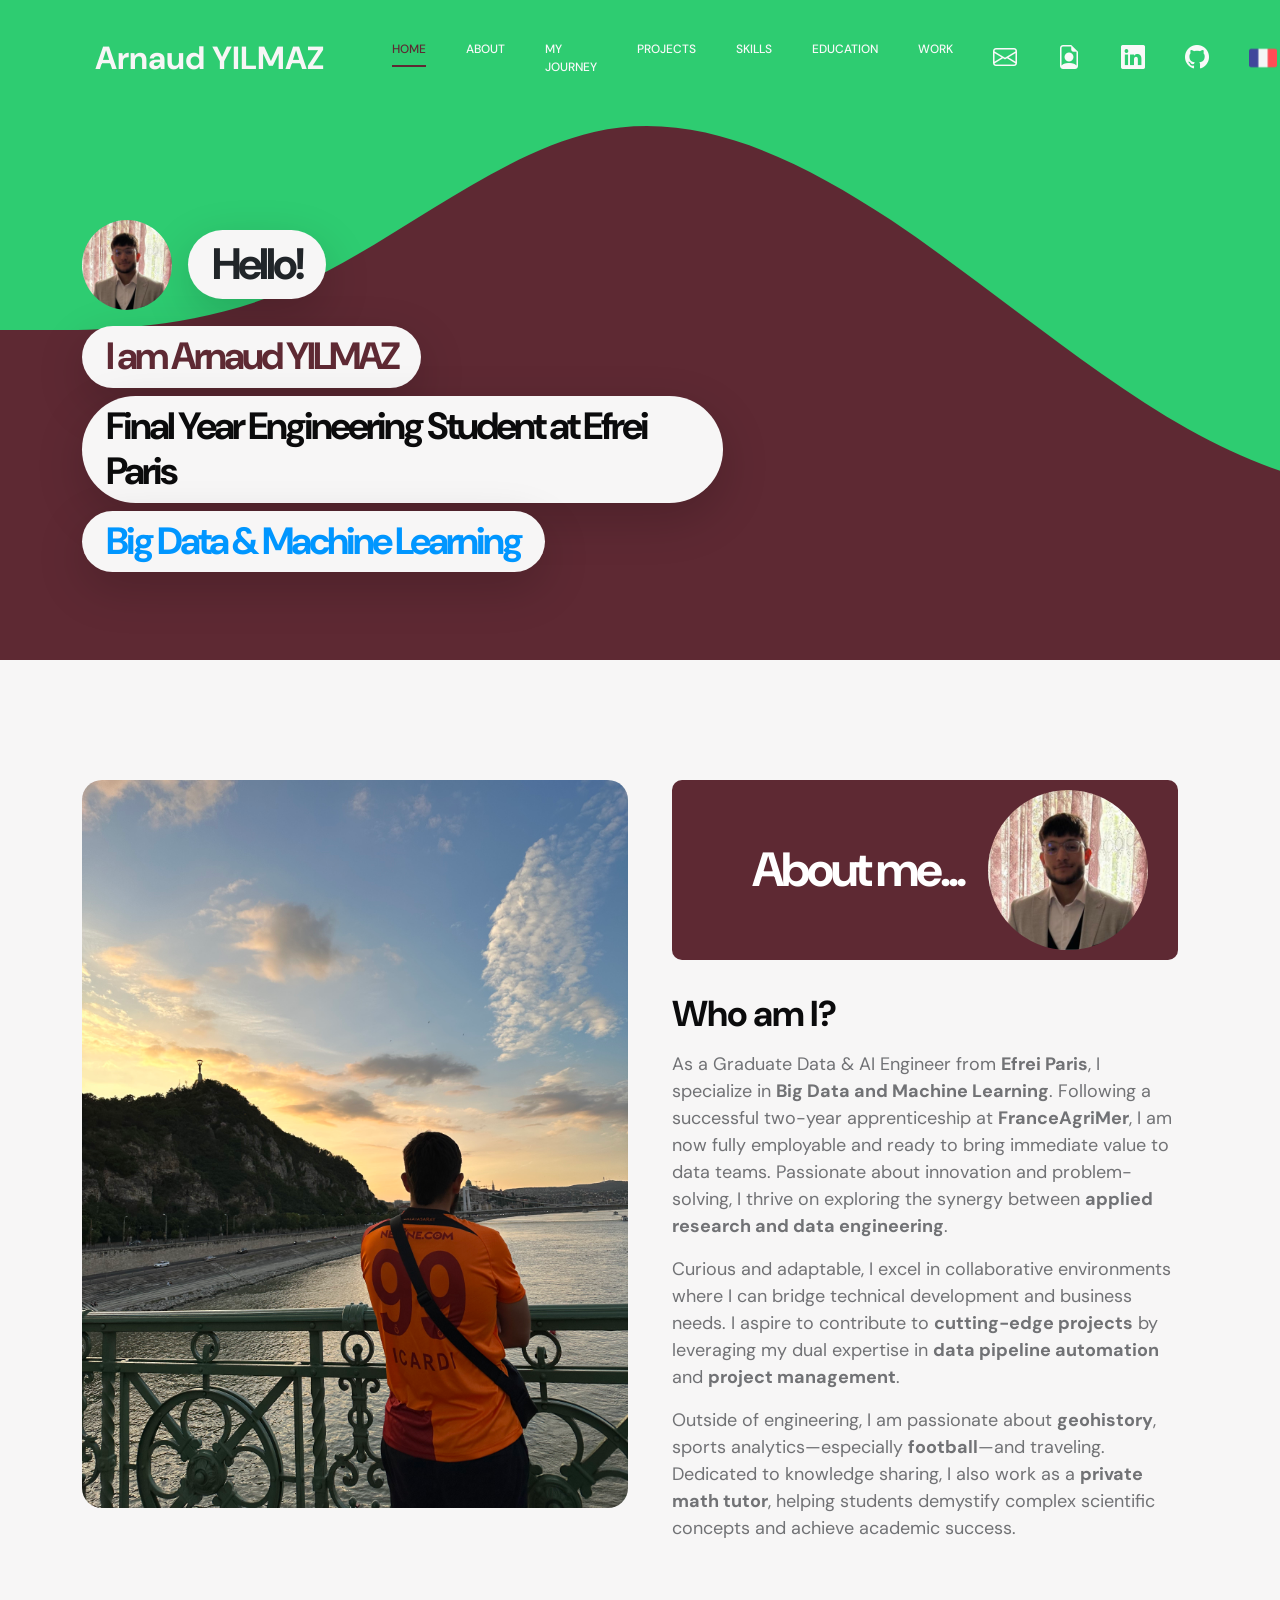
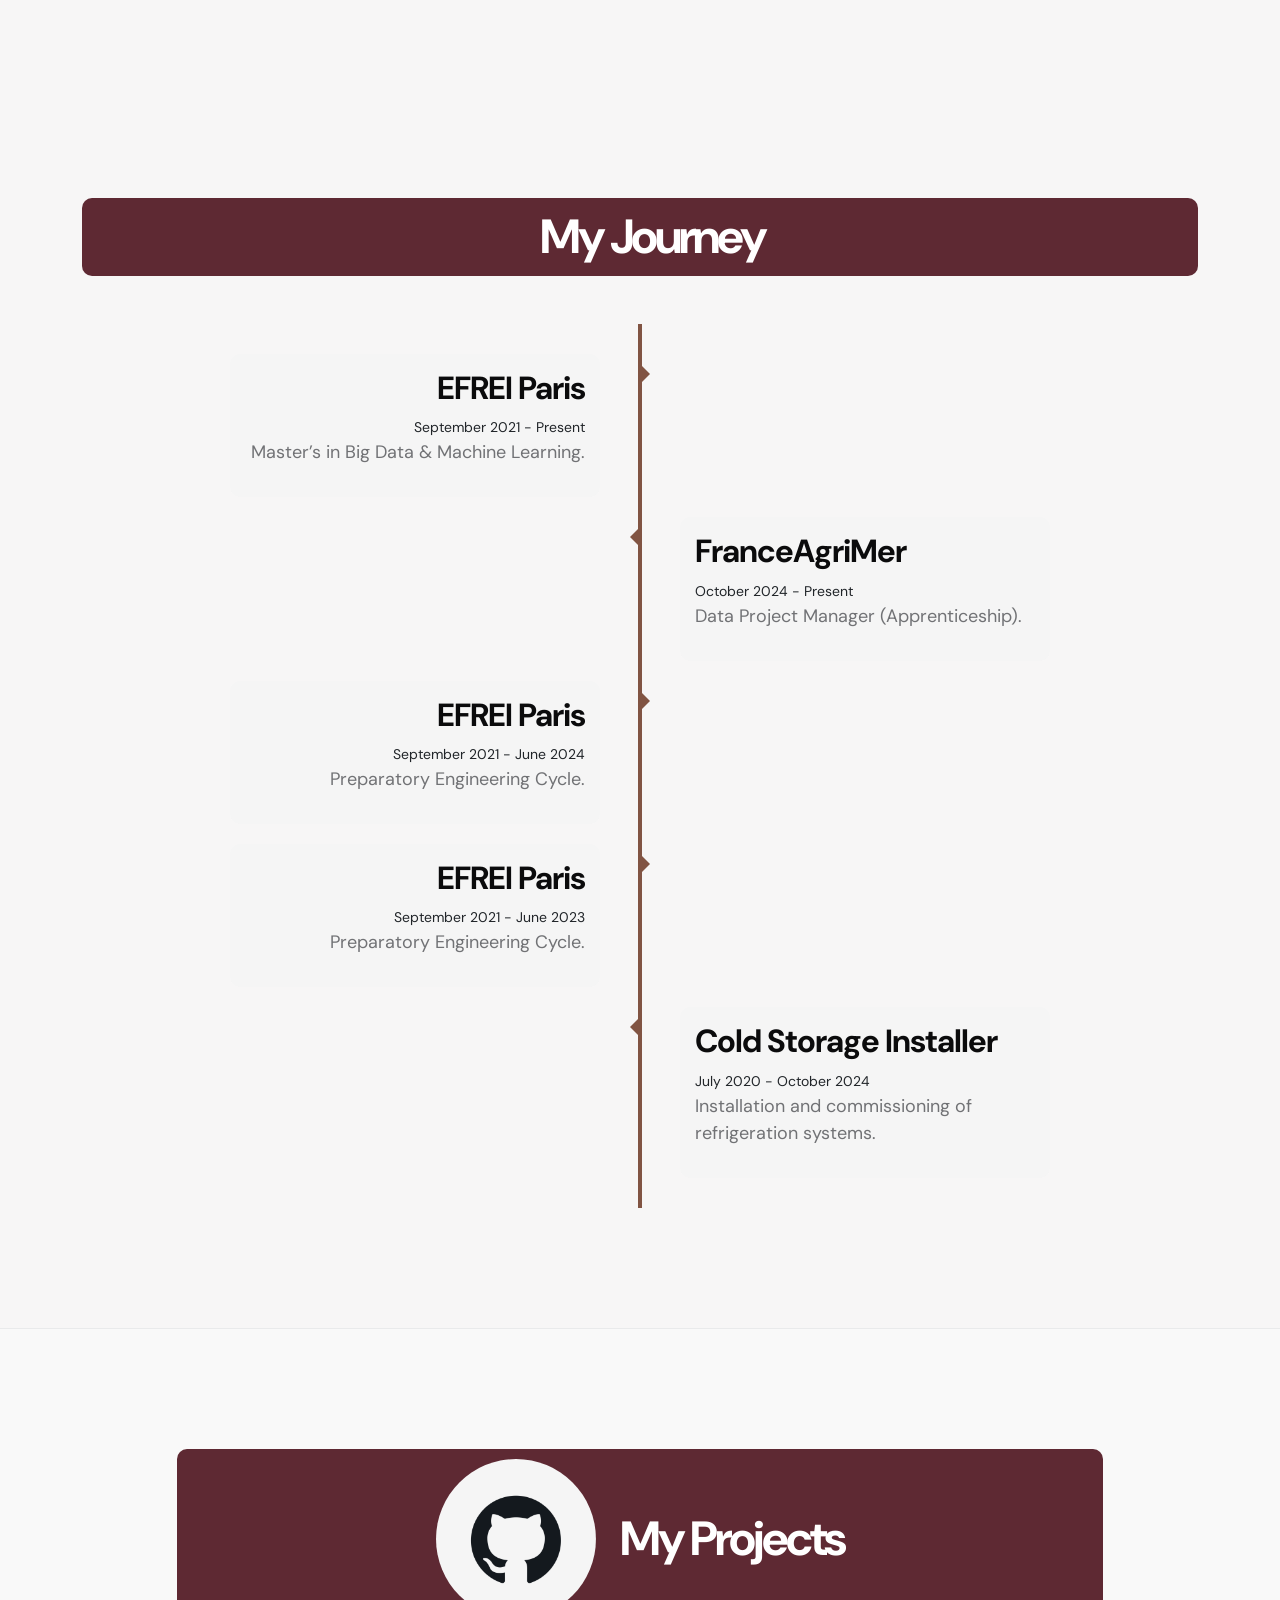
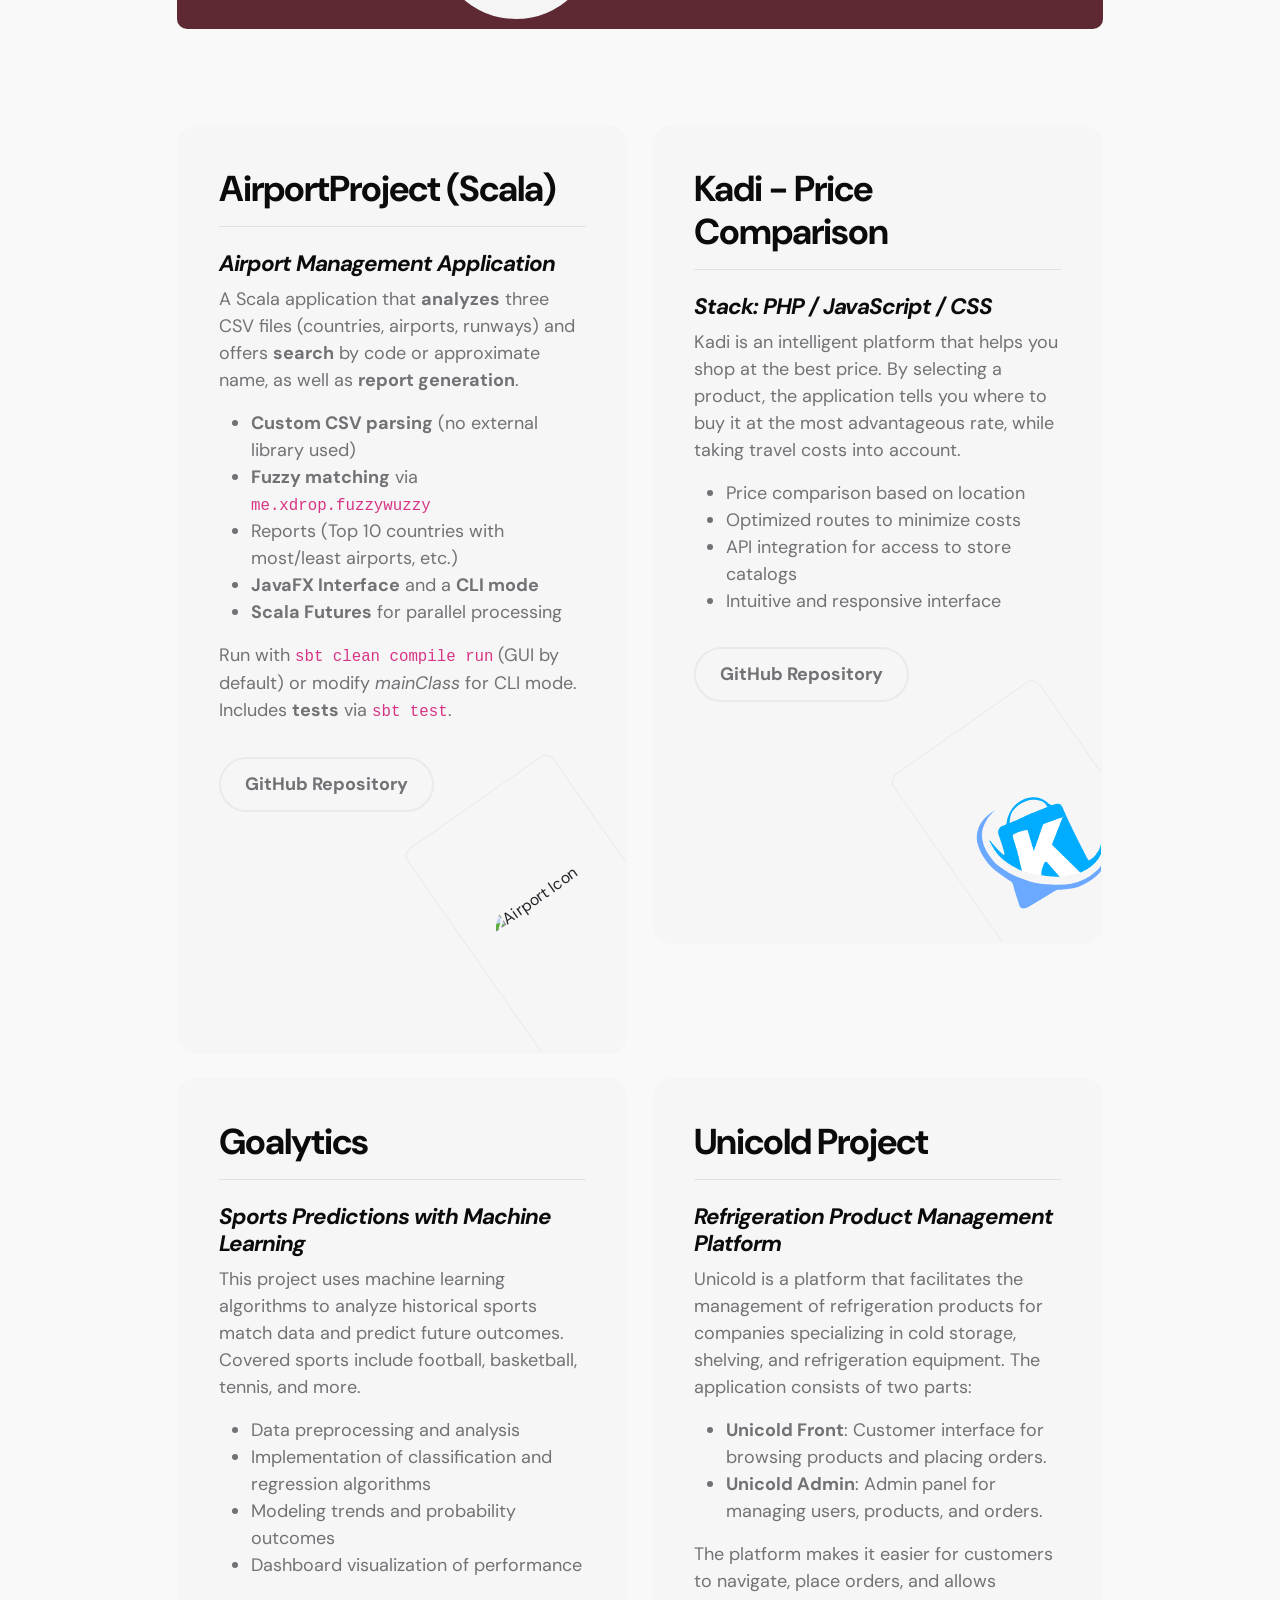
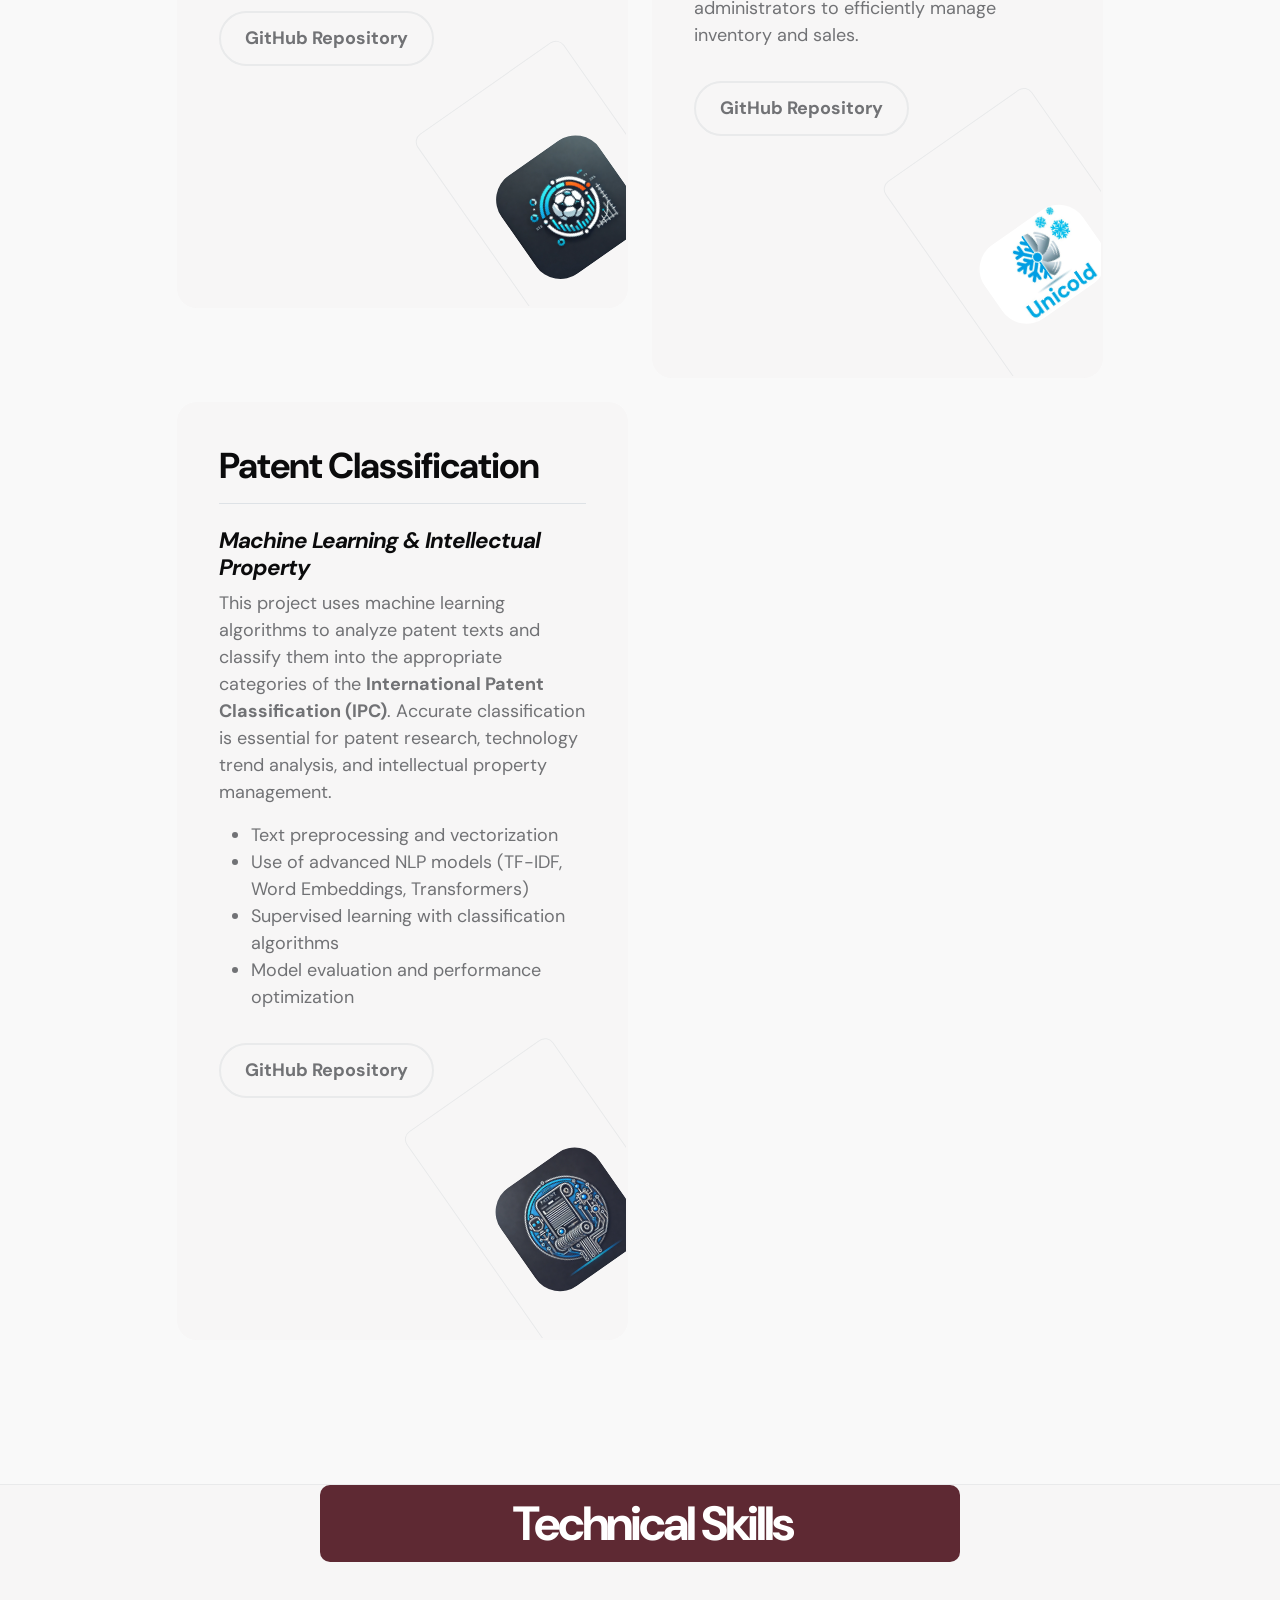
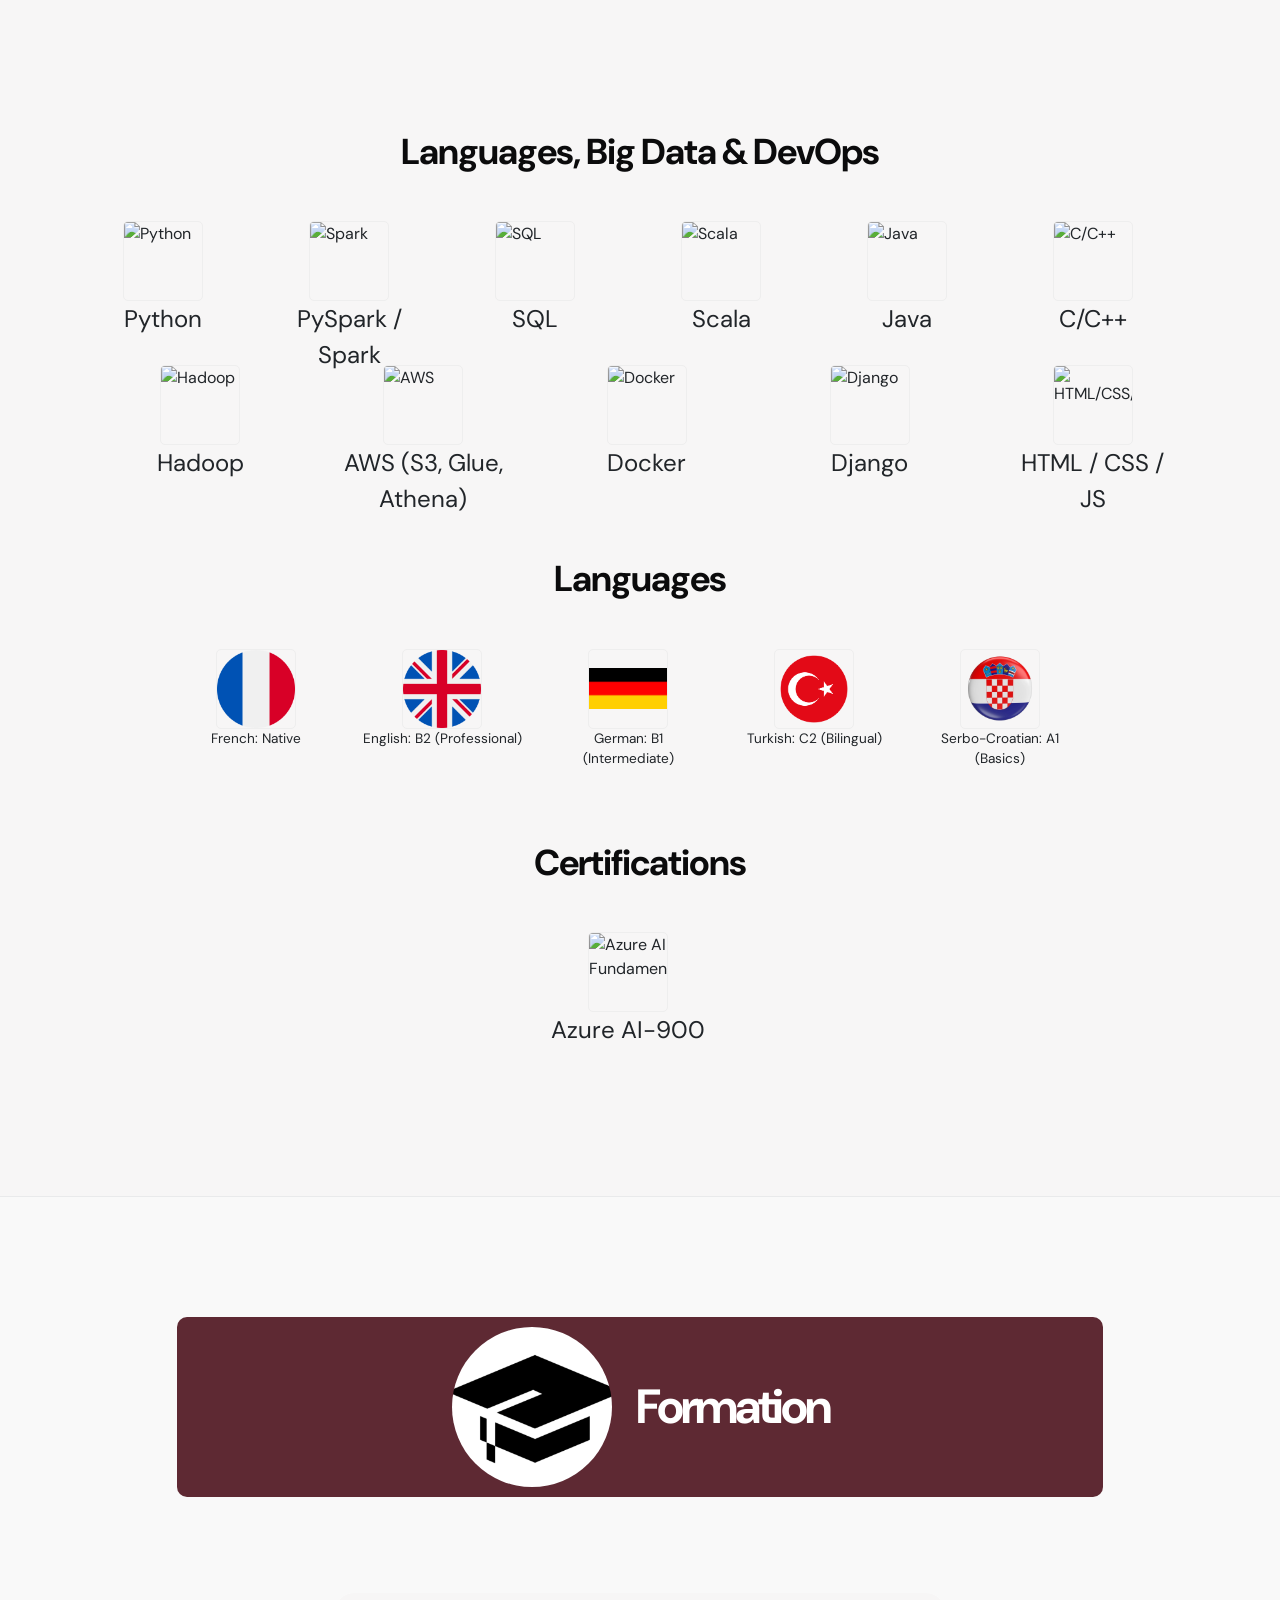
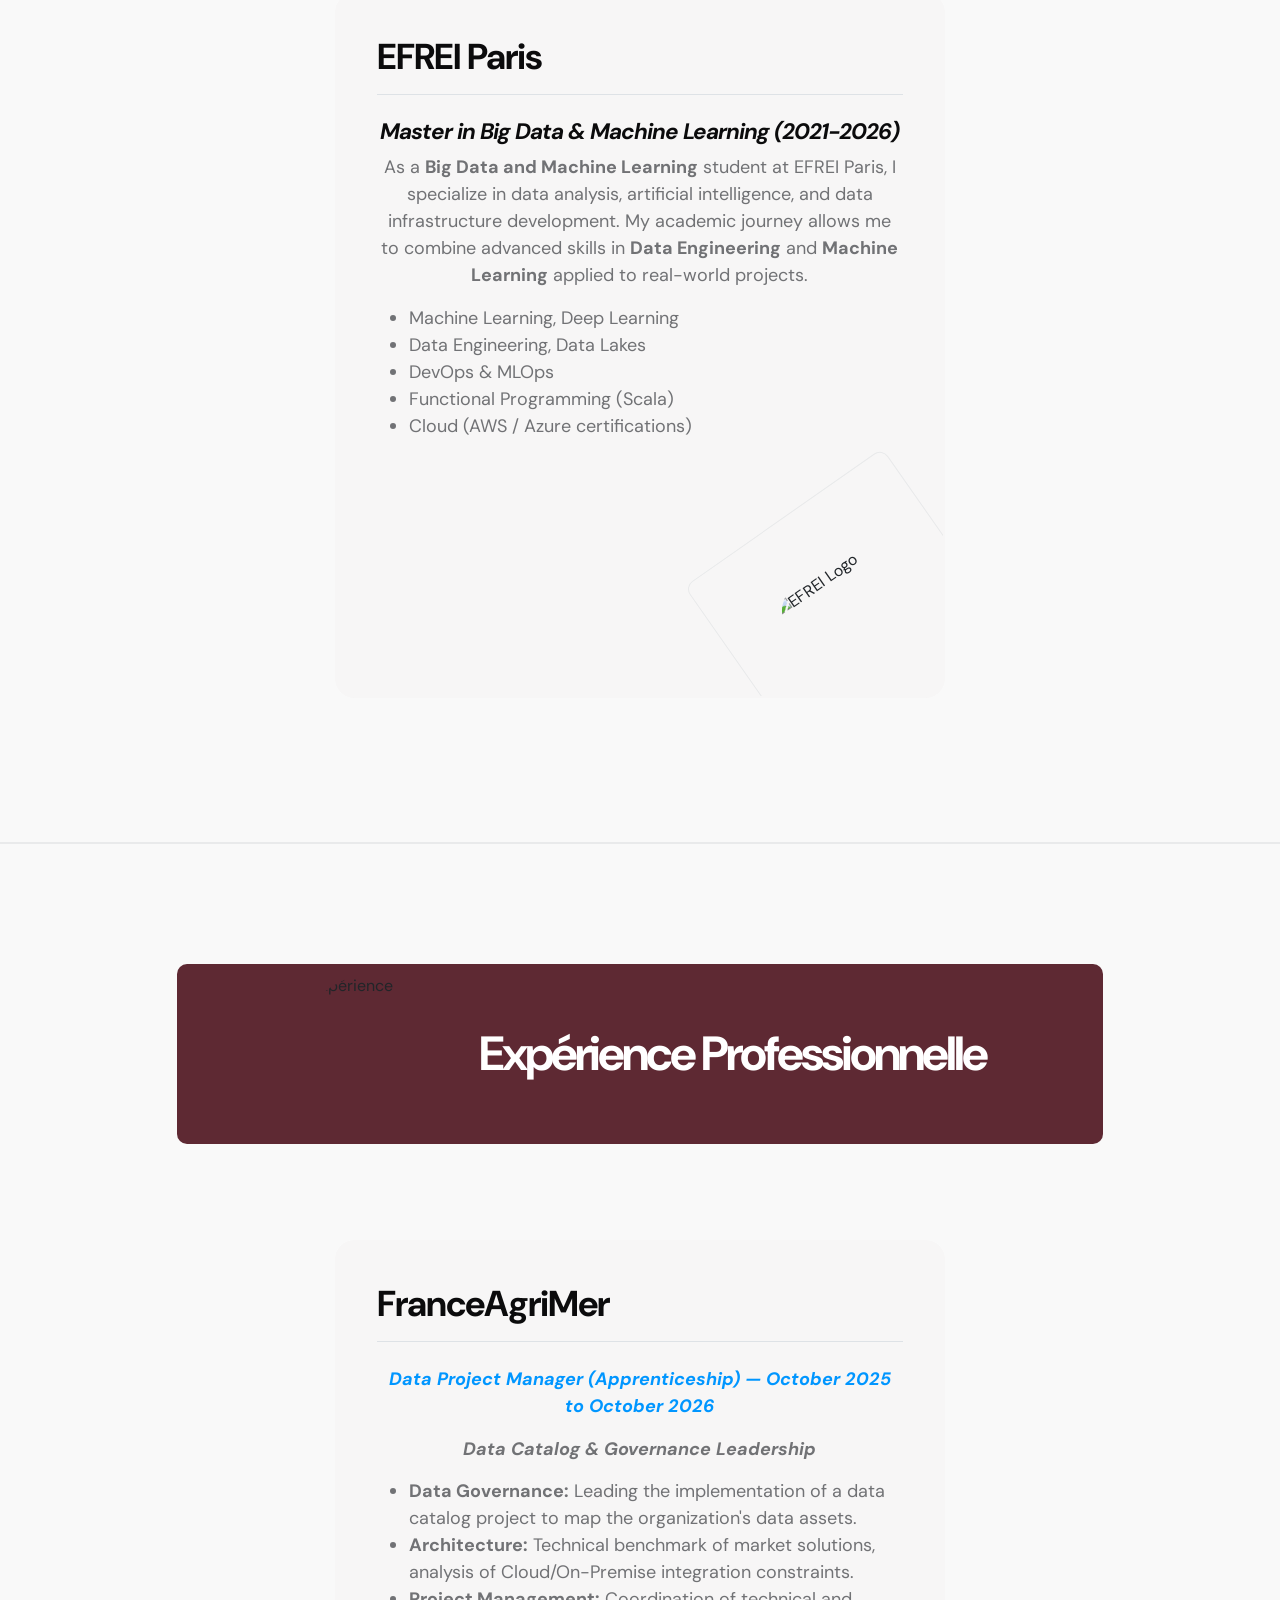
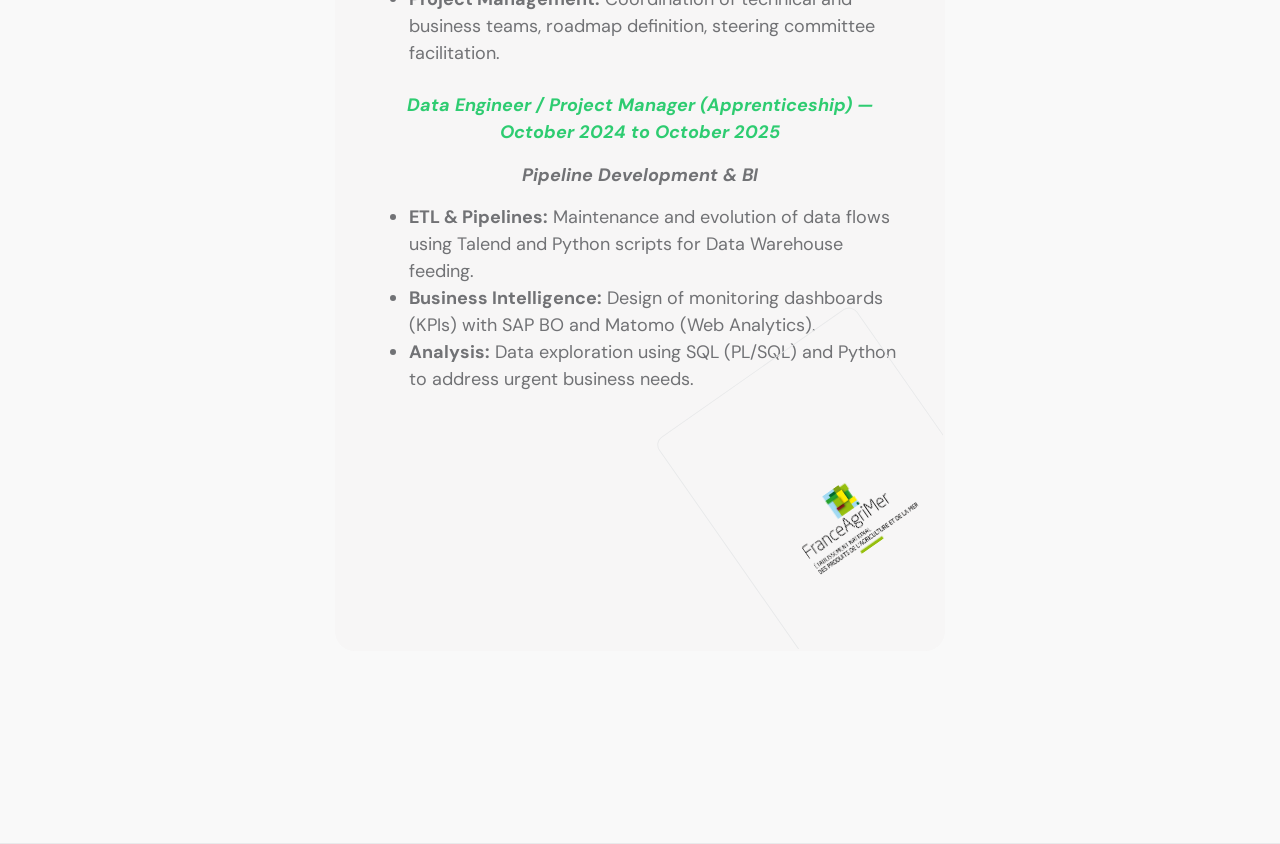
==== commit 403620f3: "Mise à jour du portfolio : profil diplômé et employable" ====
--- a/en.html
+++ b/en.html
@@ -19,6 +19,8 @@
         <link href="css/bootstrap-icons.css" rel="stylesheet">
         <link href="css/magnific-popup.css" rel="stylesheet">
         <link href="css/templatemo-first-portfolio-style.css" rel="stylesheet">
+        <link href="css/mobile-fix.css" rel="stylesheet">
+        <link href="css/mobile-responsive.css" rel="stylesheet">
     </head>
     
     <body>
@@ -200,8 +202,15 @@
 
                                 <h3 class="pt-2 mb-3">Who am I?</h3>
 
-                                <p> Currently in my fourth year at <strong>EFREI Paris</strong>, I am specializing in <strong>Big Data and Machine Learning</strong>. At the same time, I am doing an apprenticeship at <strong>FranceAgriMer</strong> since October 2024. Passionate about innovation and problem-solving, I enjoy exploring fields such as <strong>geopolitics</strong>, <strong>video games</strong>, and everything related to <strong>research and data</strong>. </p> <p> Curious and adaptable, I thrive in collaborative environments and aspire to contribute to <strong>cutting-edge projects</strong> thanks to my dual expertise in <strong>computer science</strong> and <strong>data analysis</strong>. </p> <p> Outside of computer science, I enjoy reading <strong>fantasy novels</strong> and <strong>manga</strong>, as well as playing various team sports such as <strong>football</strong> and <strong>volleyball</strong>. I am also a <strong>private math tutor</strong>, helping students in difficulty to improve their skills. </p>
-
+<p>
+    As a Graduate Data & AI Engineer from <strong>Efrei Paris</strong>, I specialize in <strong>Big Data and Machine Learning</strong>. Following a successful two-year apprenticeship at <strong>FranceAgriMer</strong>, I am now fully employable and ready to bring immediate value to data teams. Passionate about innovation and problem-solving, I thrive on exploring the synergy between <strong>applied research and data engineering</strong>.
+</p> 
+<p> 
+    Curious and adaptable, I excel in collaborative environments where I can bridge technical development and business needs. I aspire to contribute to <strong>cutting-edge projects</strong> by leveraging my dual expertise in <strong>data pipeline automation</strong> and <strong>project management</strong>.
+</p> 
+<p> 
+    Outside of engineering, I am passionate about <strong>geohistory</strong>, sports analytics—especially <strong>football</strong>—and traveling. Dedicated to knowledge sharing, I also work as a <strong>private math tutor</strong>, helping students demystify complex scientific concepts and achieve academic success.
+</p>
                             </div>
                         </div>
                     </div>
--- a/css/mobile-fix.css
+++ b/css/mobile-fix.css
@@ -0,0 +1,16 @@
+/* Réduction de l'espacement des icônes dans le menu mobile */
+@media (max-width: 991px) {
+    .navbar-nav.ms-auto .nav-item {
+        margin-bottom: 0.3rem !important;
+        padding: 0.2rem 0 !important;
+    }
+    
+    .navbar-nav.ms-auto .nav-link {
+        padding: 0.3rem 1rem !important;
+    }
+    
+    /* Réduire l'espacement global du menu collapsé */
+    .navbar-collapse {
+        margin-top: 0.5rem;
+    }
+}
--- a/css/mobile-responsive.css
+++ b/css/mobile-responsive.css
@@ -0,0 +1,81 @@
+/* ========================================
+   AMÉLIORATIONS RESPONSIVES MOBILE
+   ======================================== */
+
+/* Optimisation du Hero pour mobile */
+@media screen and (max-width: 991px) {
+    .hero {
+        padding-top: 120px !important;
+        padding-bottom: 180px !important;
+        min-height: 100vh;
+    }
+
+    .hero-text {
+        top: 0 !important;
+        margin-bottom: 60px !important;
+    }
+
+    .hero-title {
+        font-size: 28px !important;
+        padding: 6px 18px !important;
+        margin-bottom: 12px !important;
+    }
+
+    .hero h2 {
+        font-size: 24px !important;
+        padding: 6px 18px !important;
+        margin-bottom: 12px !important;
+    }
+
+    .hero-image-wrap {
+        width: 250px !important;
+        height: 250px !important;
+    }
+
+    .hero-image {
+        min-width: inherit !important;
+    }
+}
+
+/* Optimisation pour très petits écrans */
+@media screen and (max-width: 480px) {
+    .hero {
+        padding-top: 100px !important;
+        padding-bottom: 150px !important;
+    }
+
+    .hero-title {
+        font-size: 24px !important;
+        padding: 5px 15px !important;
+        margin-bottom: 10px !important;
+    }
+
+    .hero h2 {
+        font-size: 20px !important;
+        padding: 5px 15px !important;
+        margin-bottom: 10px !important;
+    }
+
+    .hero-image-wrap {
+        width: 200px !important;
+        height: 200px !important;
+    }
+
+    /* Réduire l'espacement entre les éléments */
+    .section-padding {
+        padding-top: 60px !important;
+        padding-bottom: 60px !important;
+    }
+}
+
+/* Amélioration de la navbar mobile */
+@media (max-width: 991px) {
+    .navbar-nav.ms-auto .nav-item {
+        margin-bottom: 0.2rem;
+    }
+    
+    .navbar-nav.ms-auto .nav-link {
+        padding-top: 0.3rem;
+        padding-bottom: 0.3rem;
+    }
+}
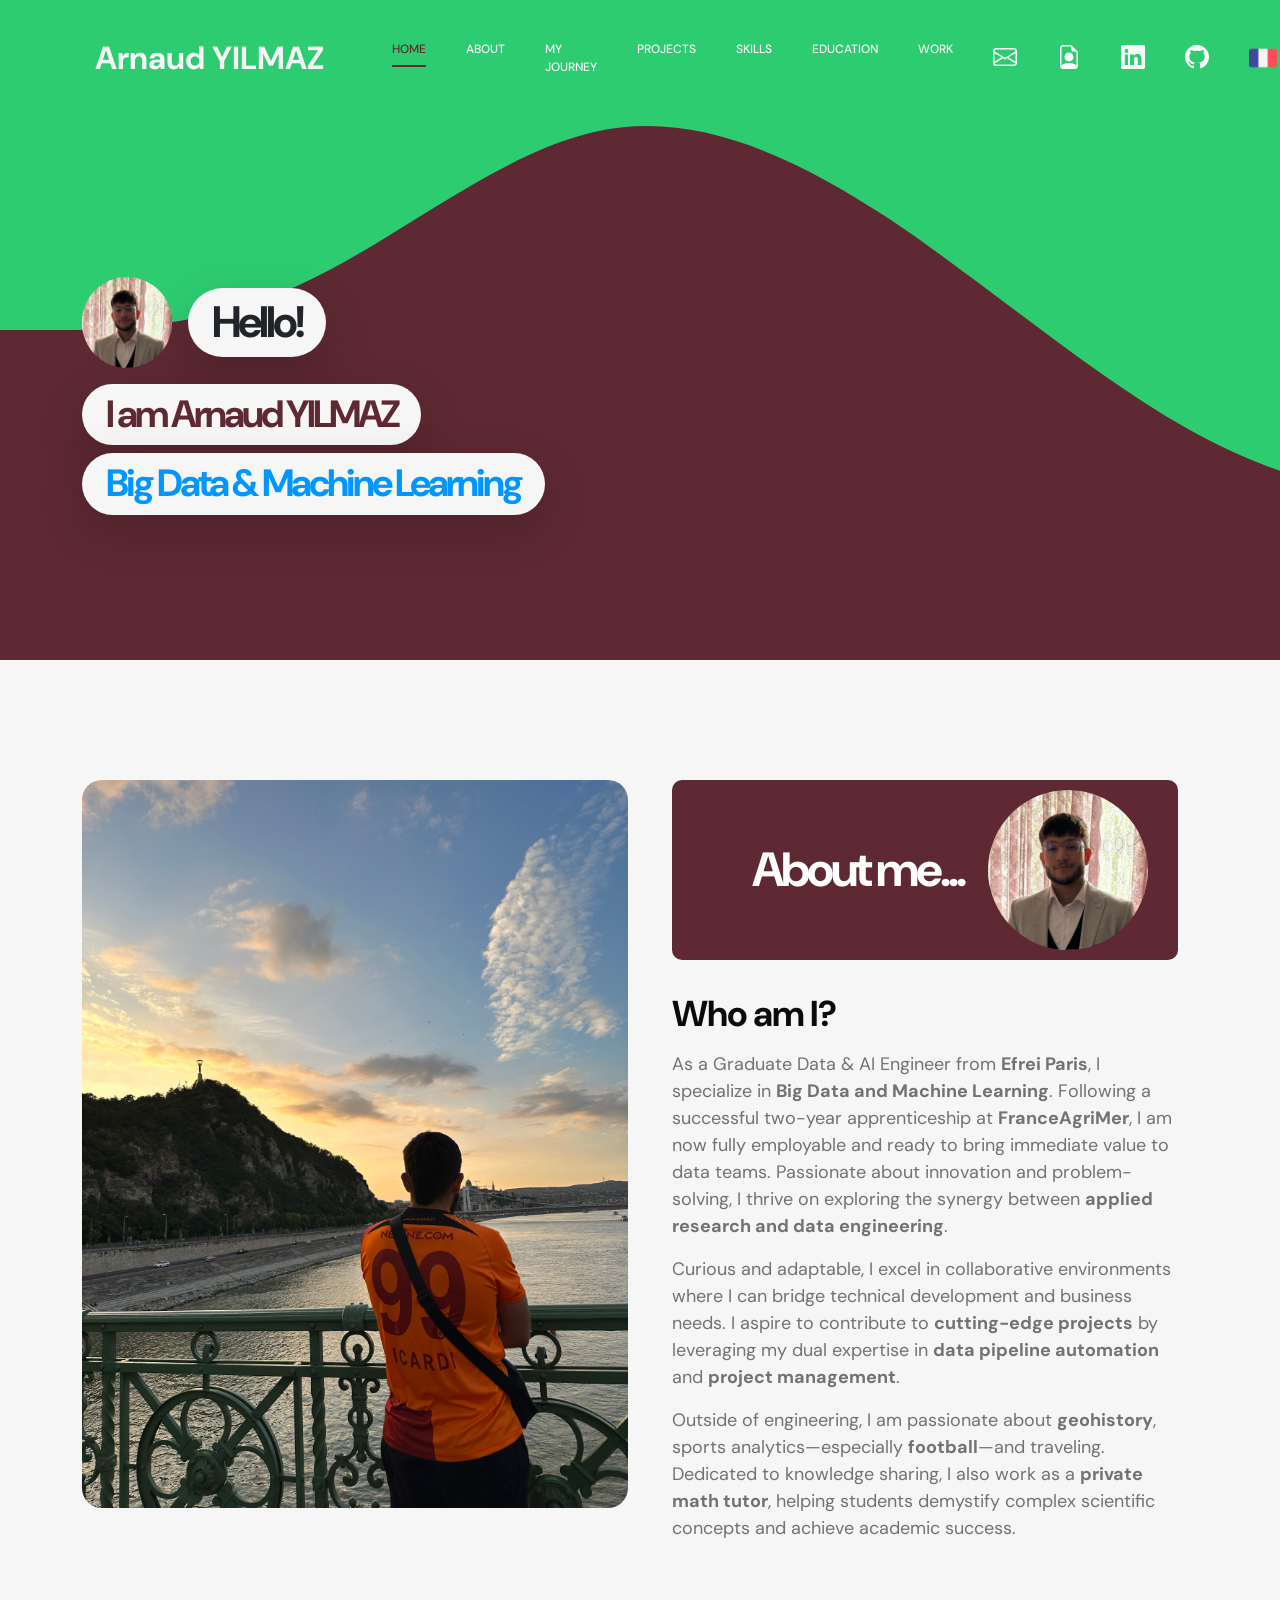
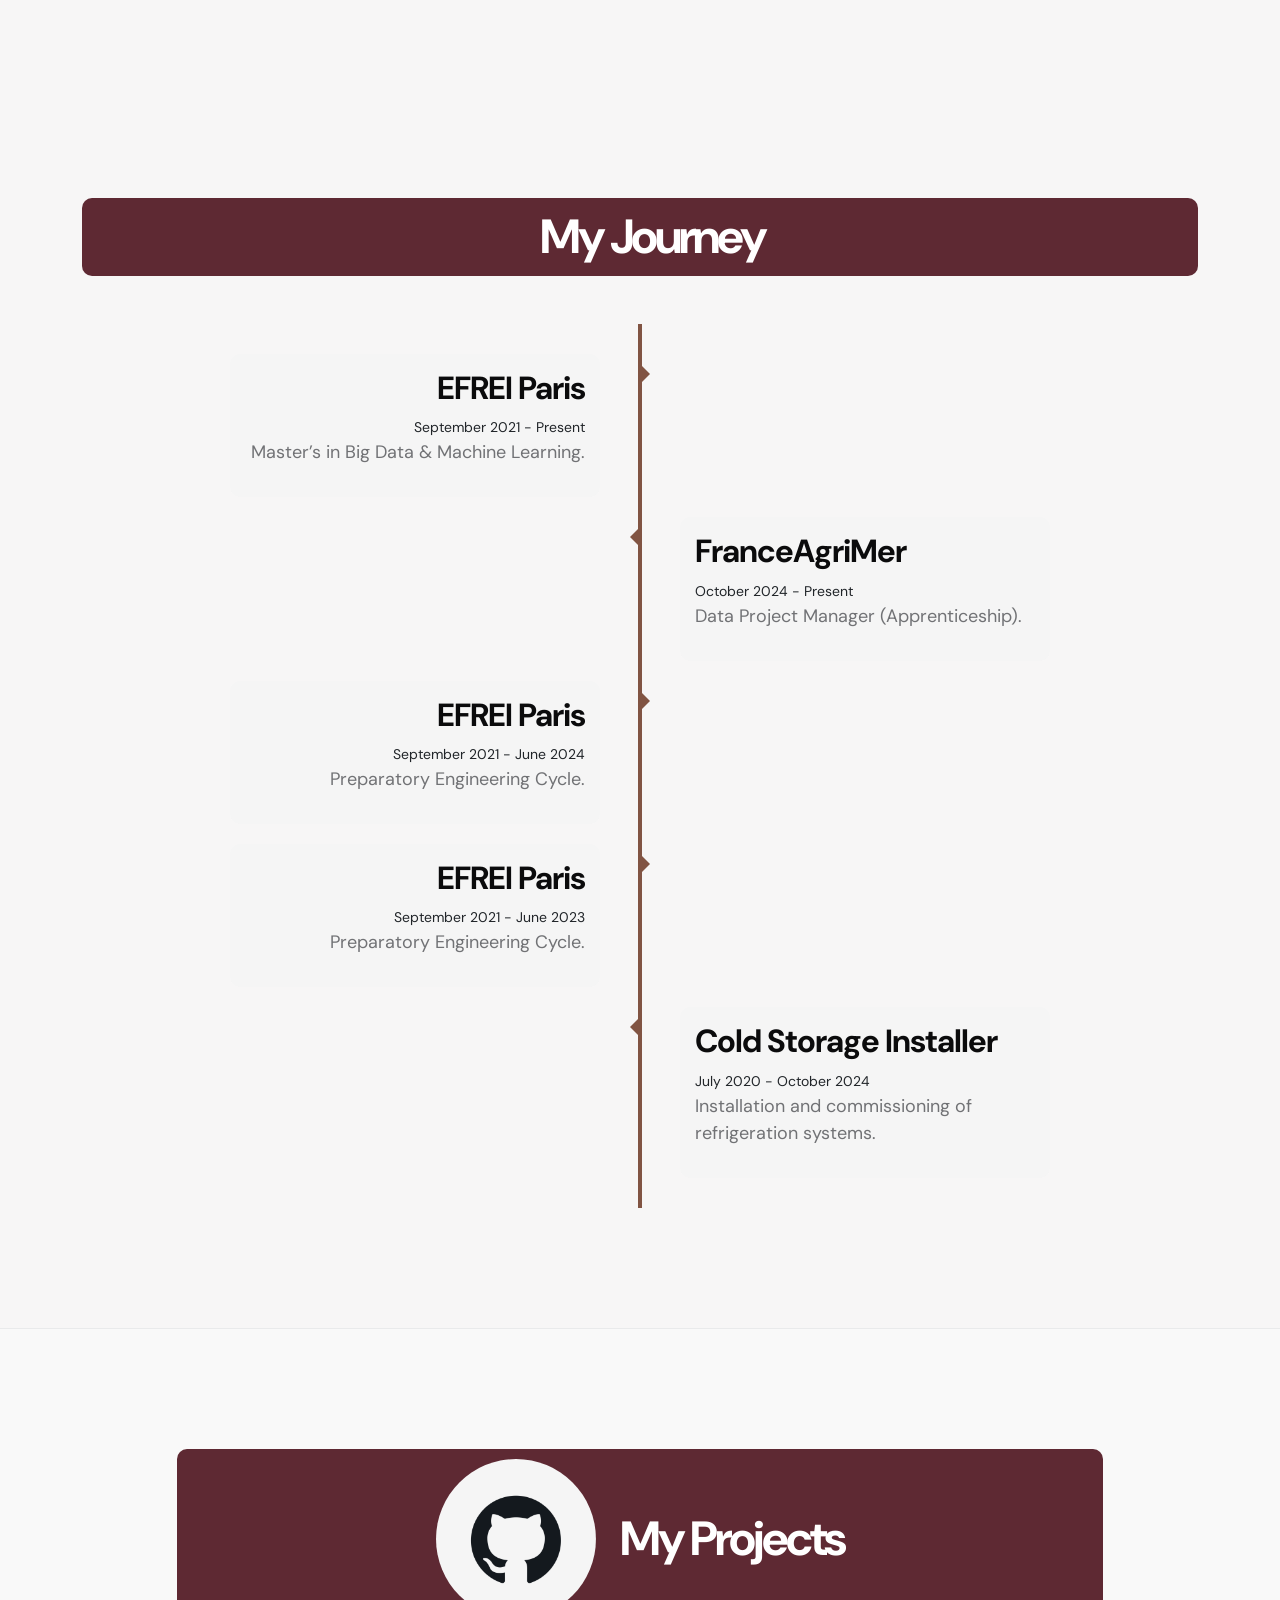
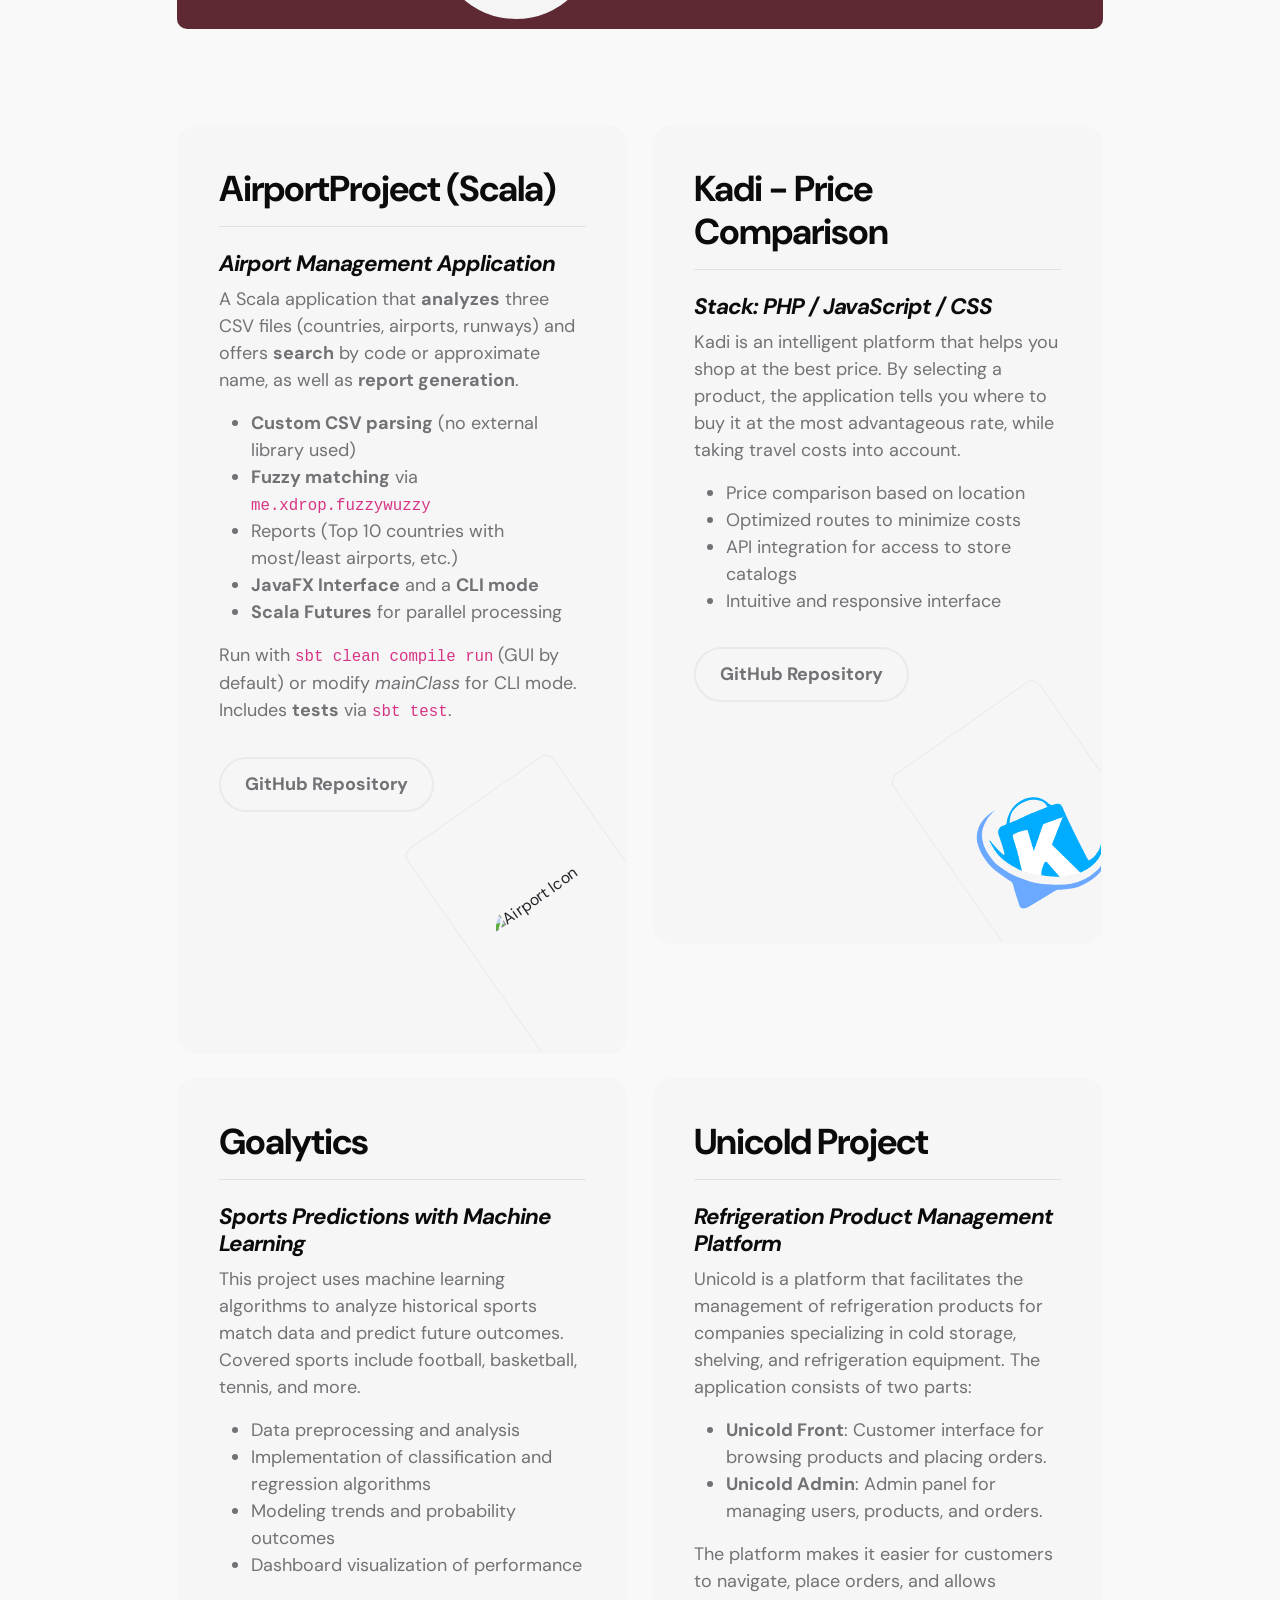
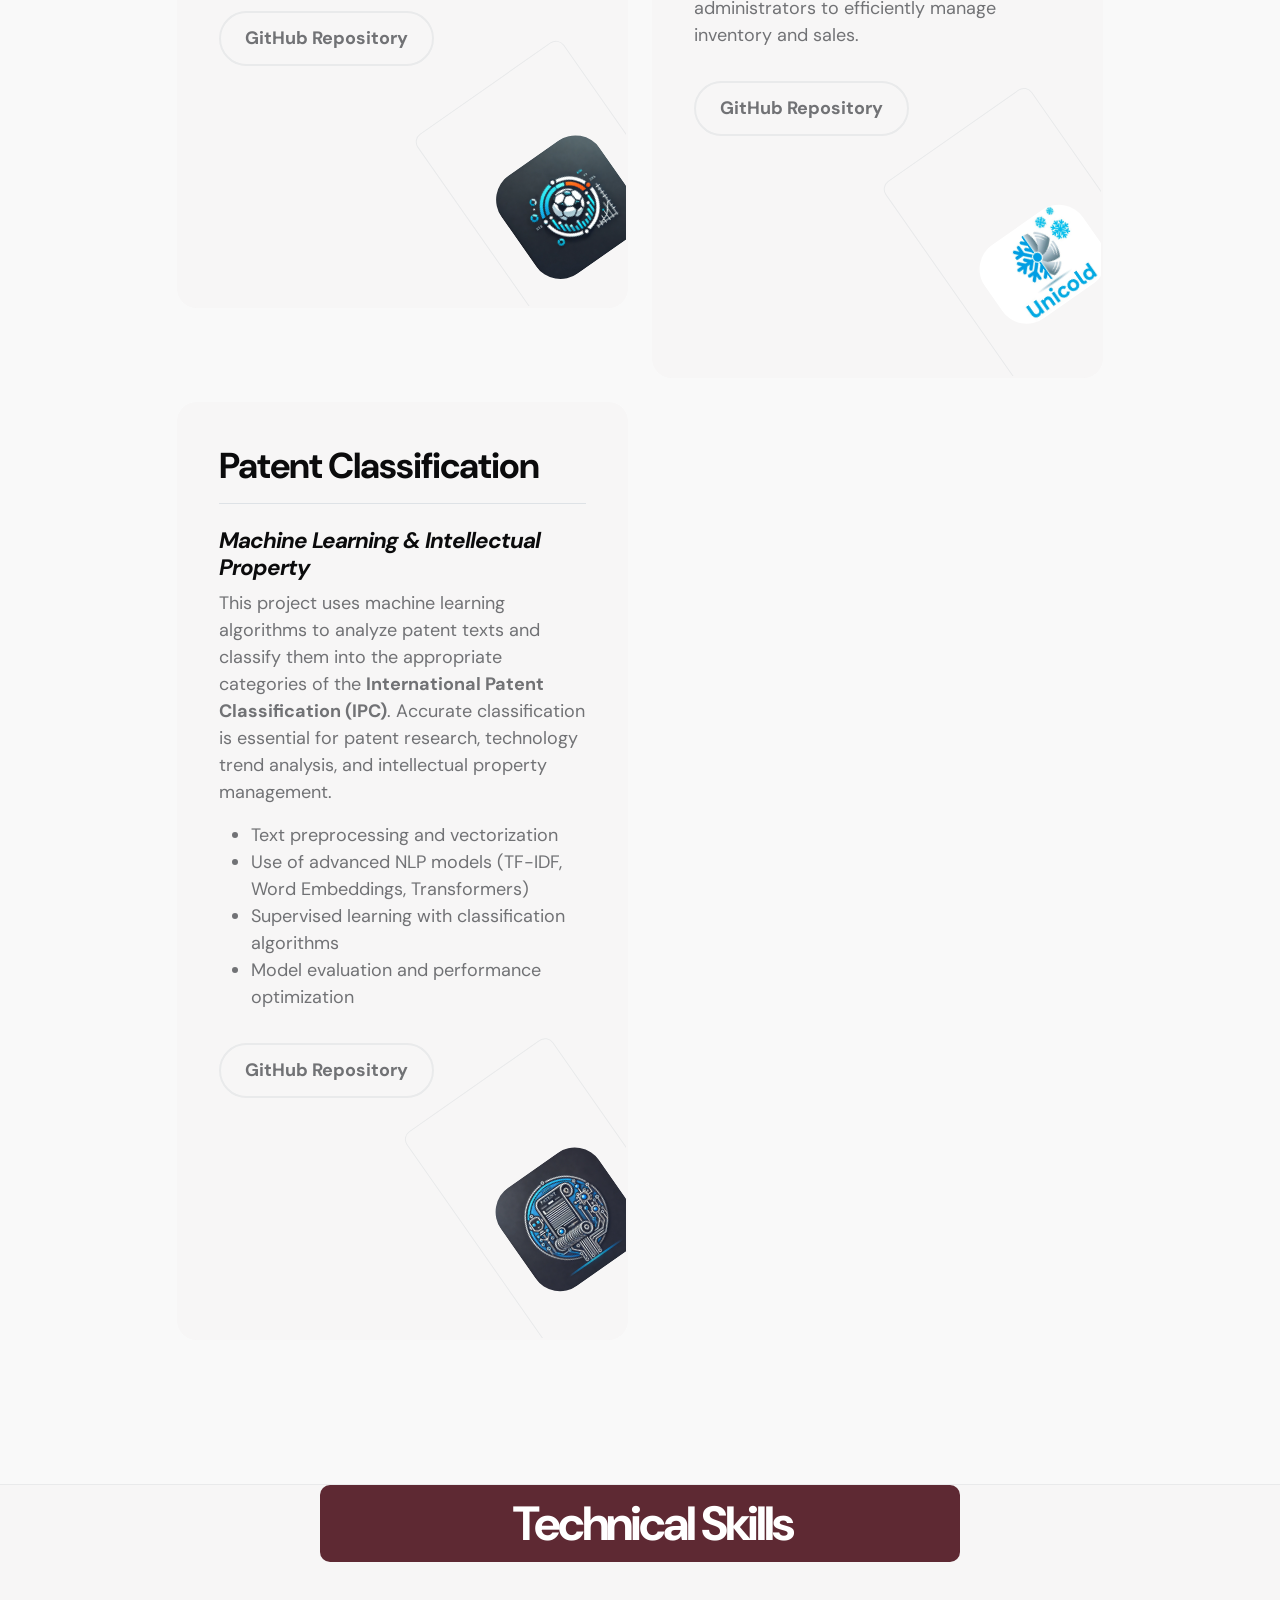
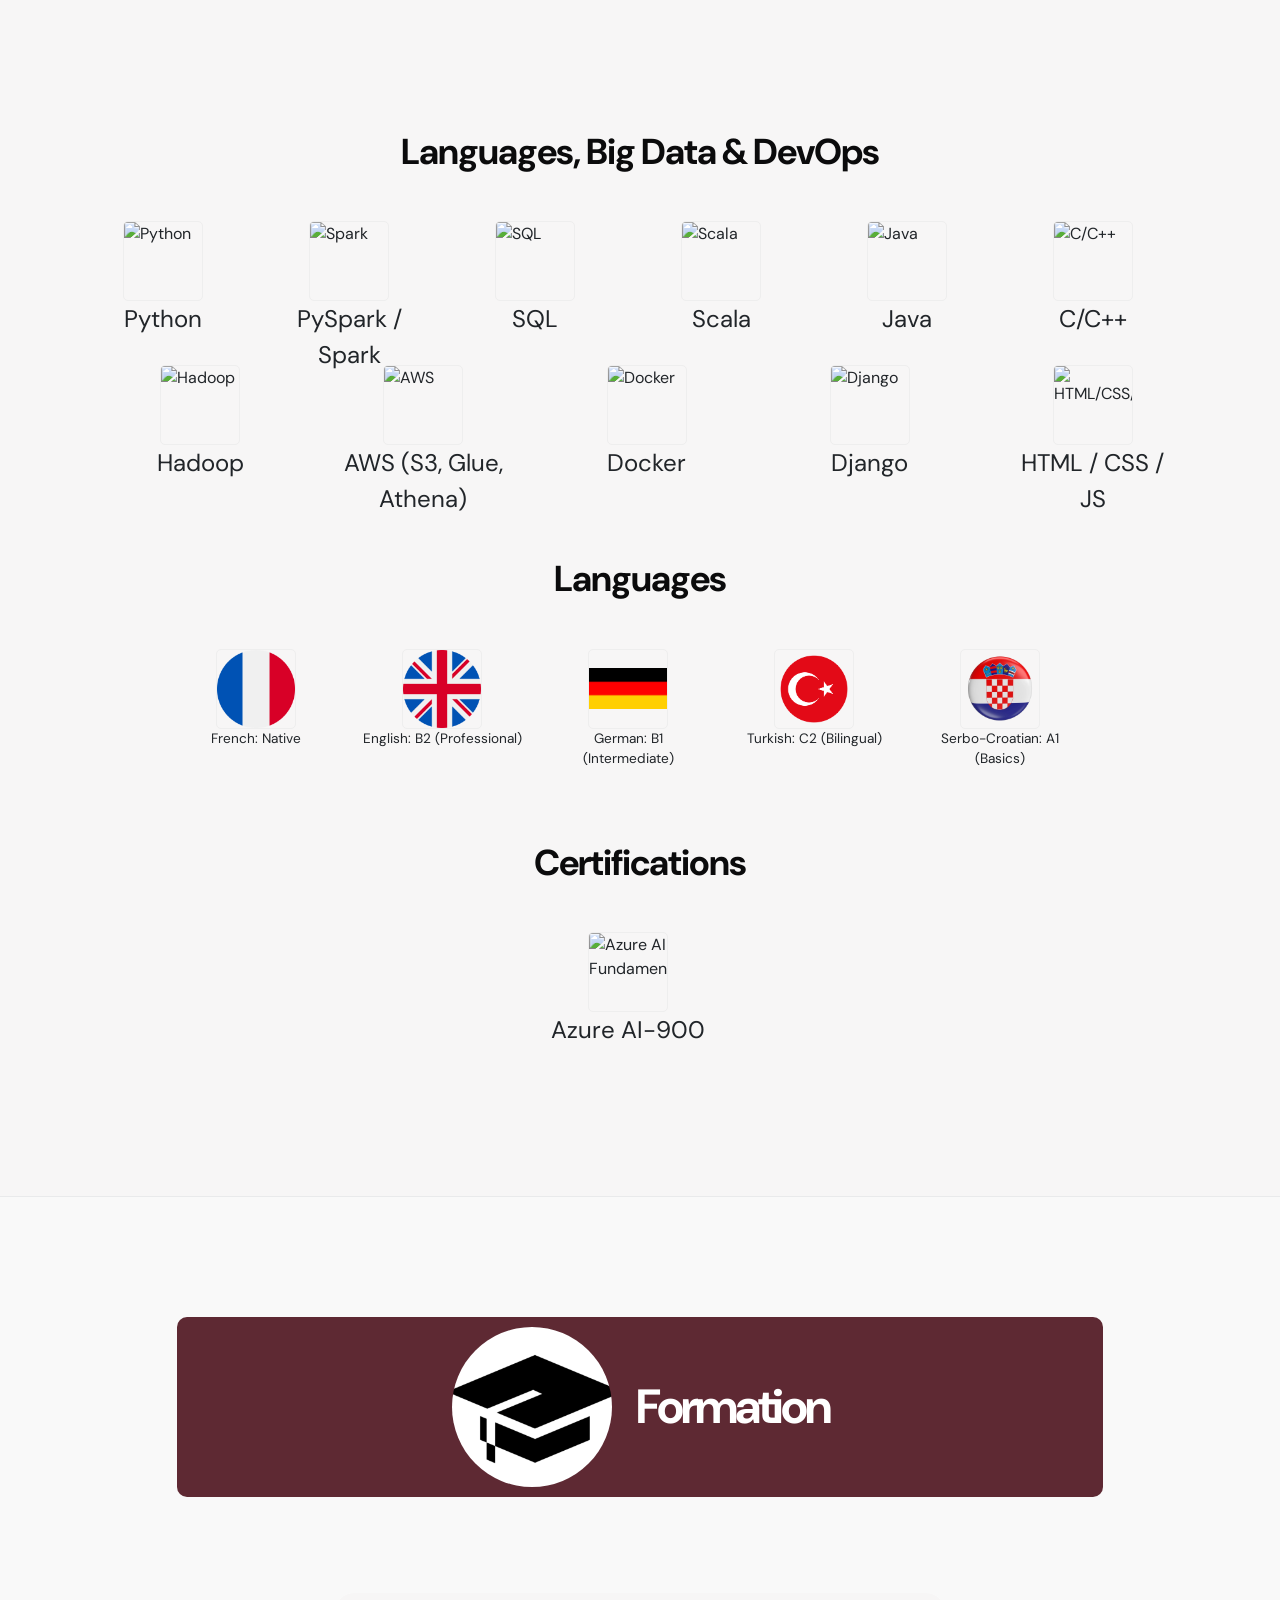
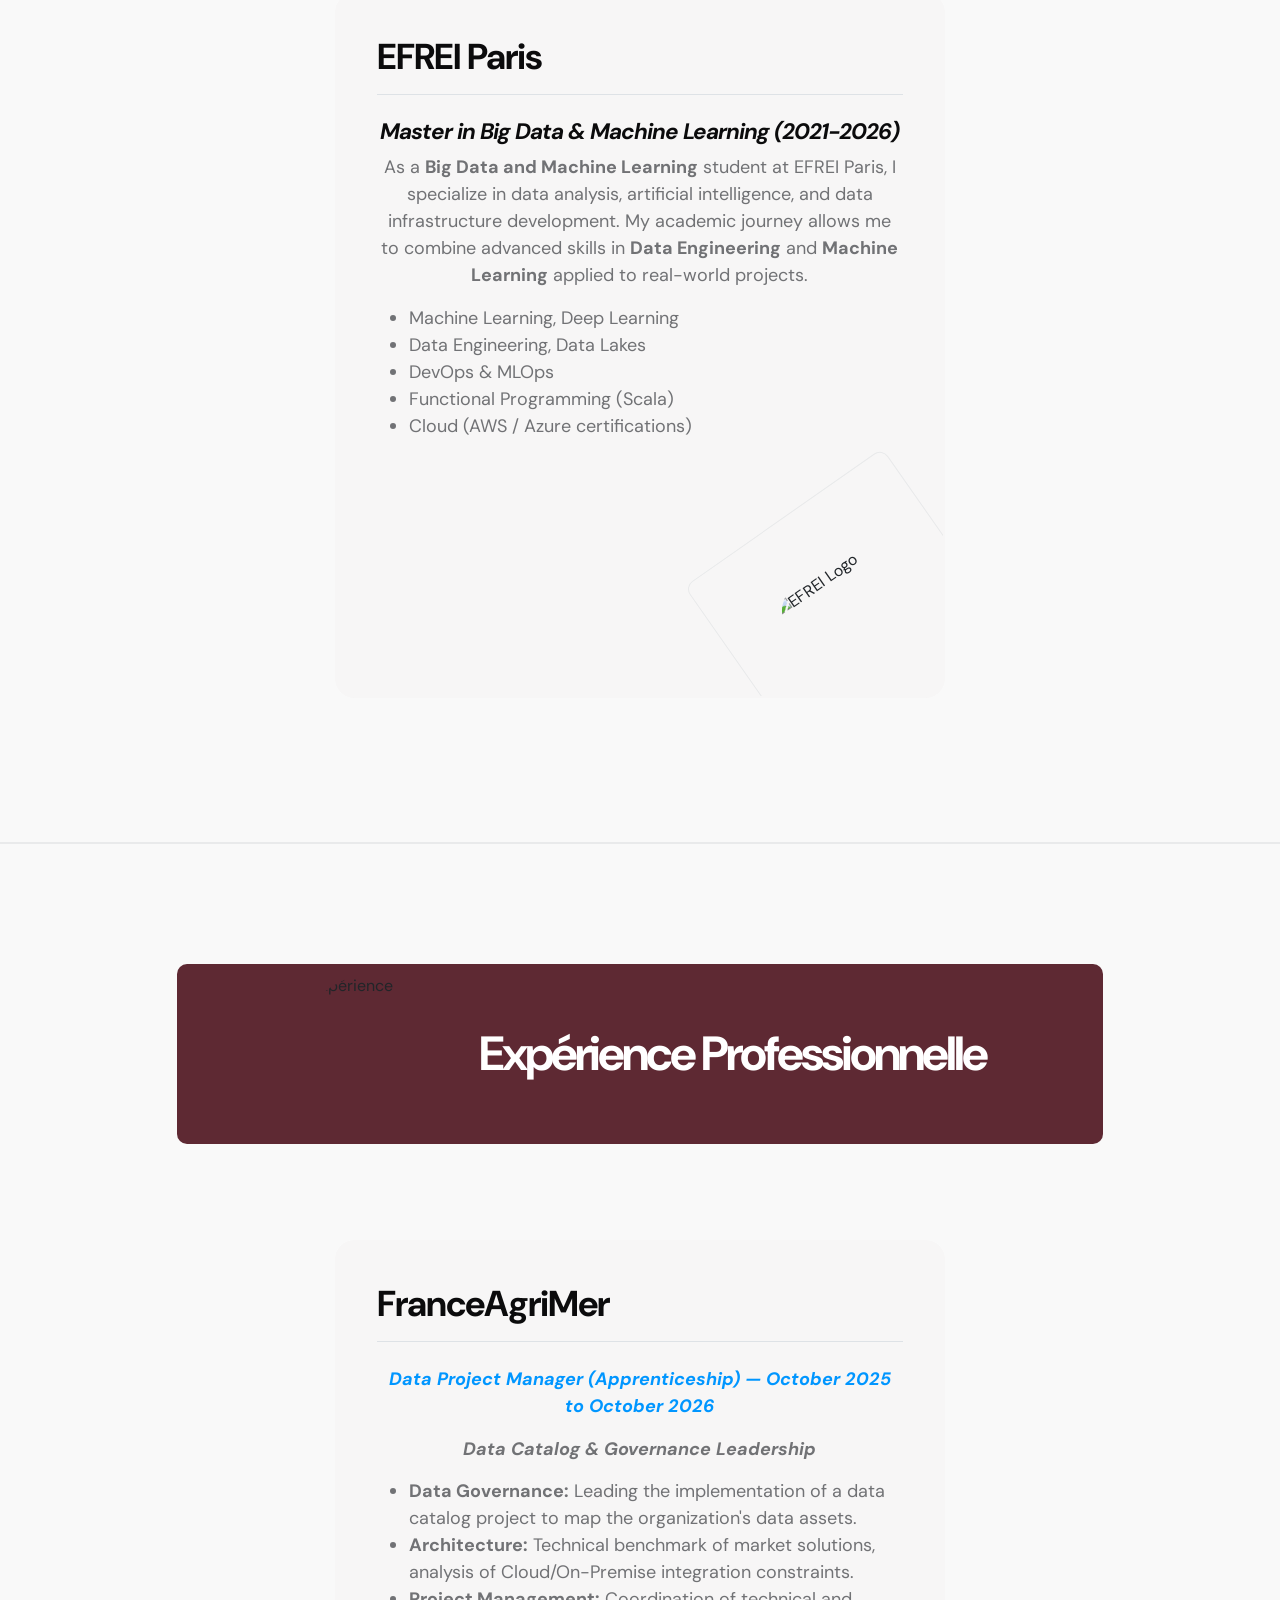
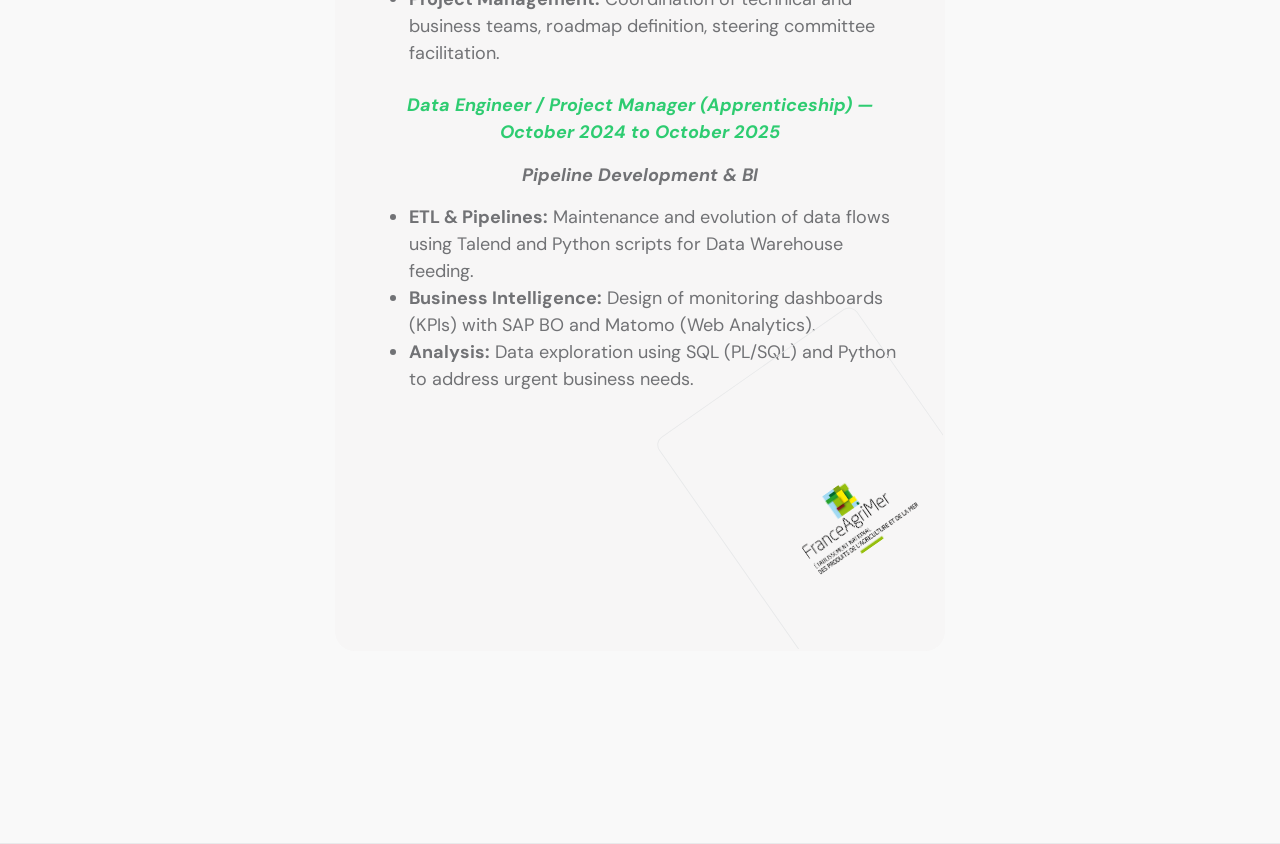
==== commit 615b02ea: "Mise à jour du portfolio : profil diplômé et employable2" ====
--- a/en.html
+++ b/en.html
@@ -110,7 +110,7 @@
         </div>
         <div class="modal-body" style="overflow: auto;">
           <!-- Embed or iframe your PDF here -->
-          <iframe src="res/CV_Arnaud_Yilmaz_21_02.pdf"
+          <iframe src="res/CV_ARNAUD_YILMAZ_EN.pdf"
                   style="width: 100%; height: 600px; border: none;"
                   title="CV Preview"></iframe>
         </div>
@@ -165,9 +165,6 @@
                                 </div>
 
                                 <h2 class="mb-2">I am Arnaud YILMAZ</h2>
-                                <h2 class="mb-2" style="color: rgb(11, 11, 12);">
-                                    Final Year Engineering Student at Efrei Paris
-                                </h2>
                                 <h2 class="mb-2" style="color: #0096FF;">
                                     Big Data & Machine Learning
                                 </h2>
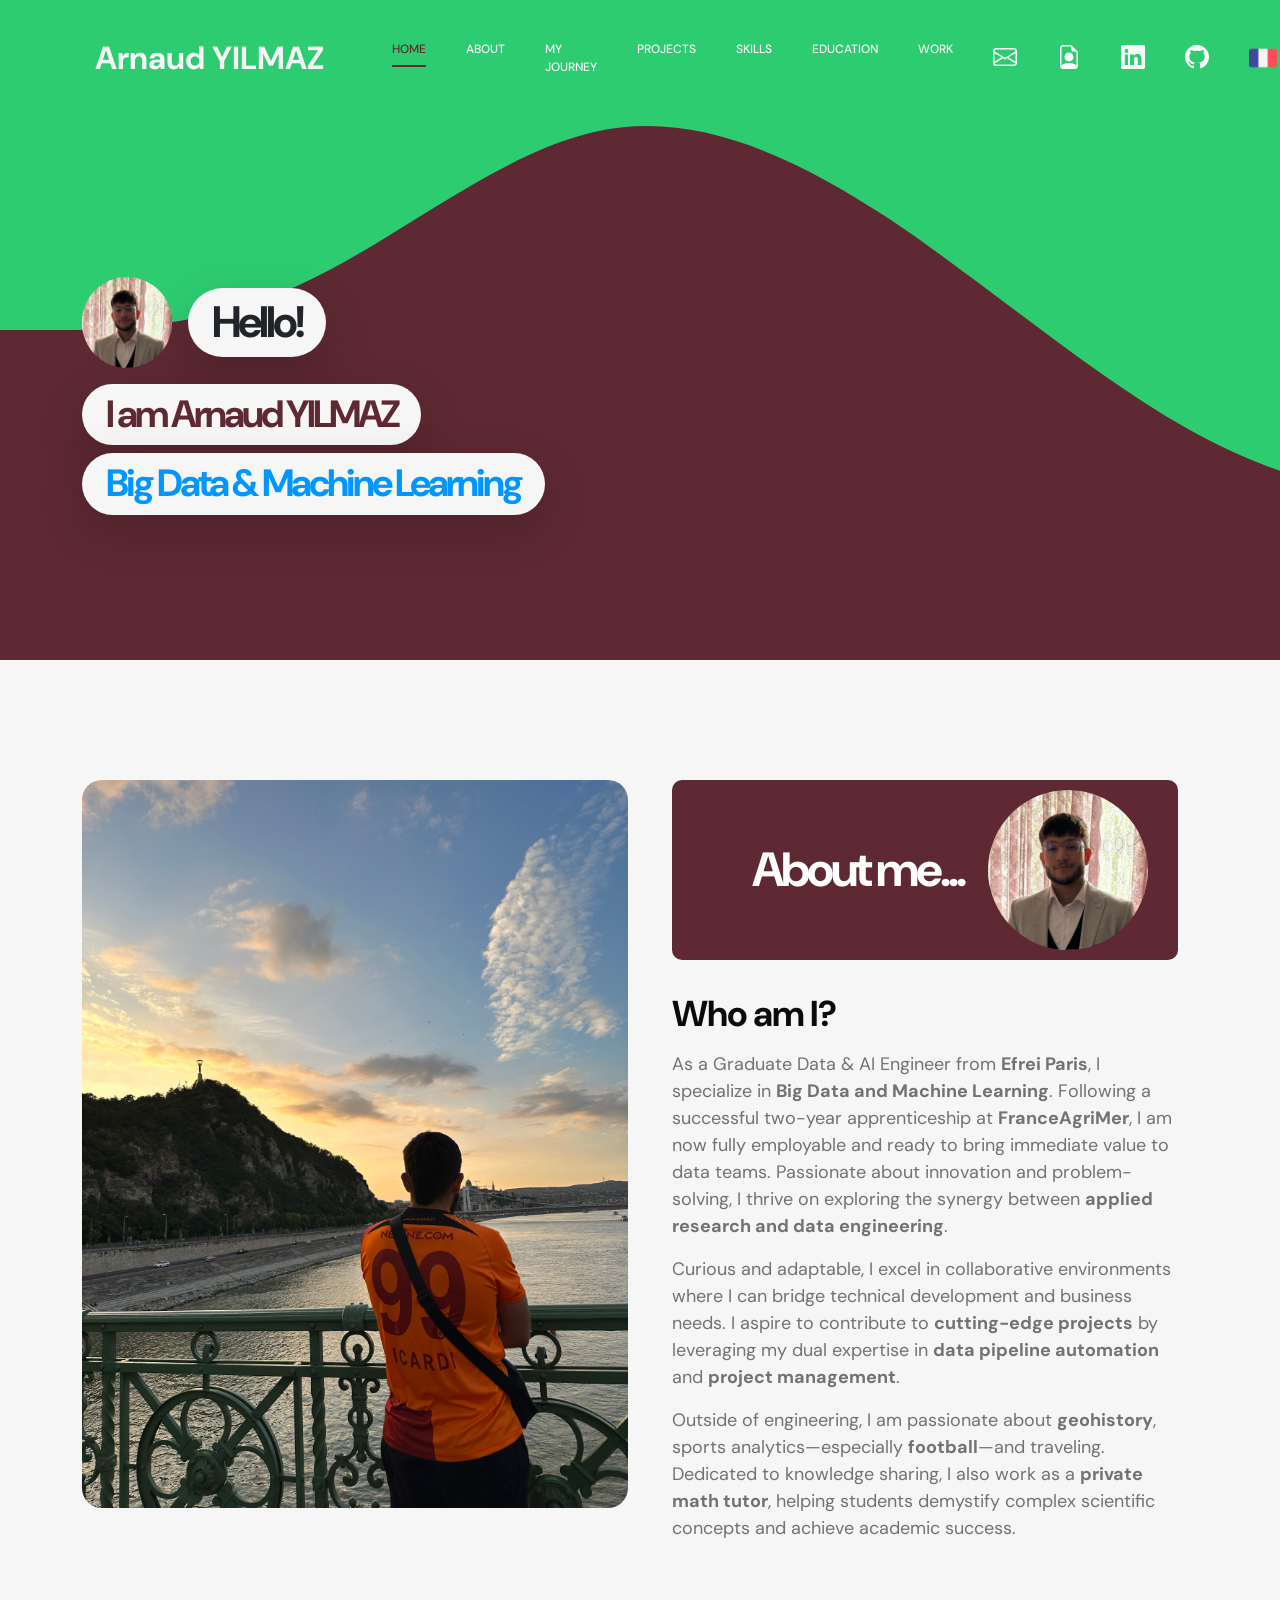
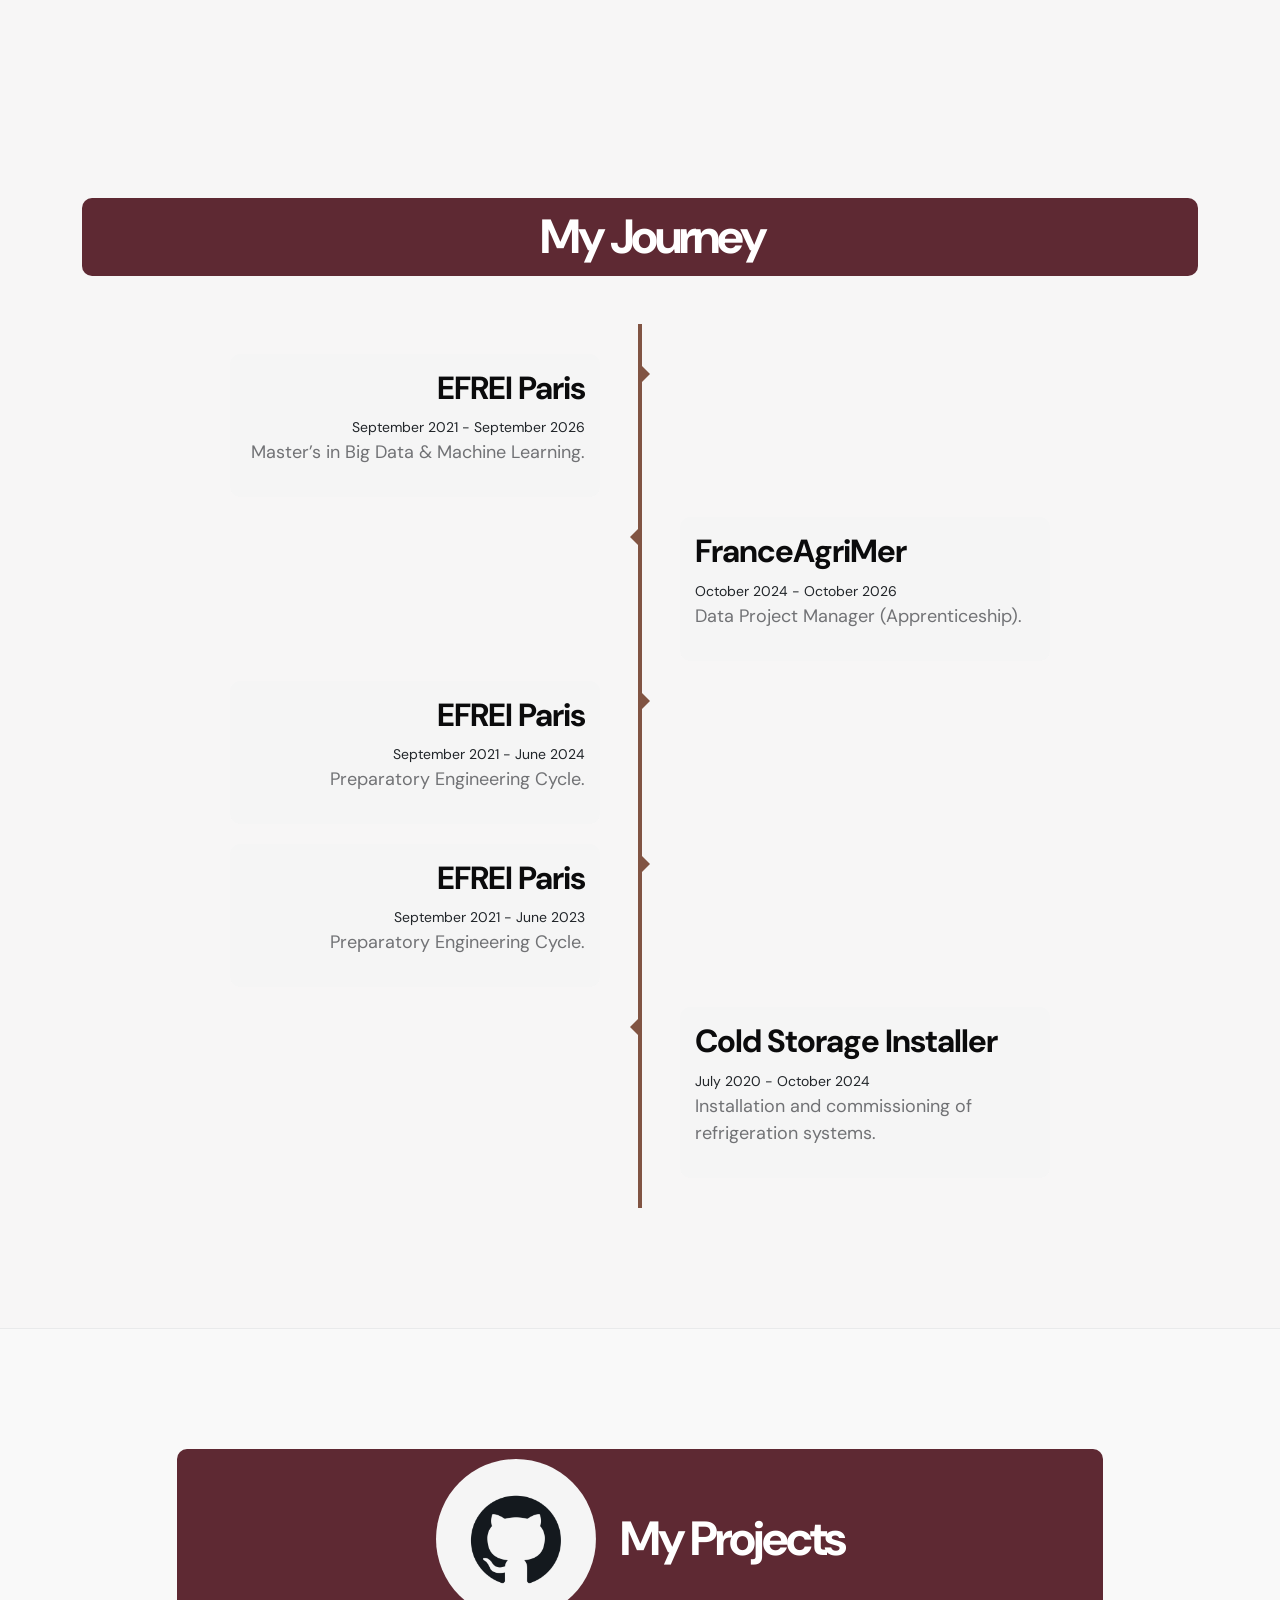
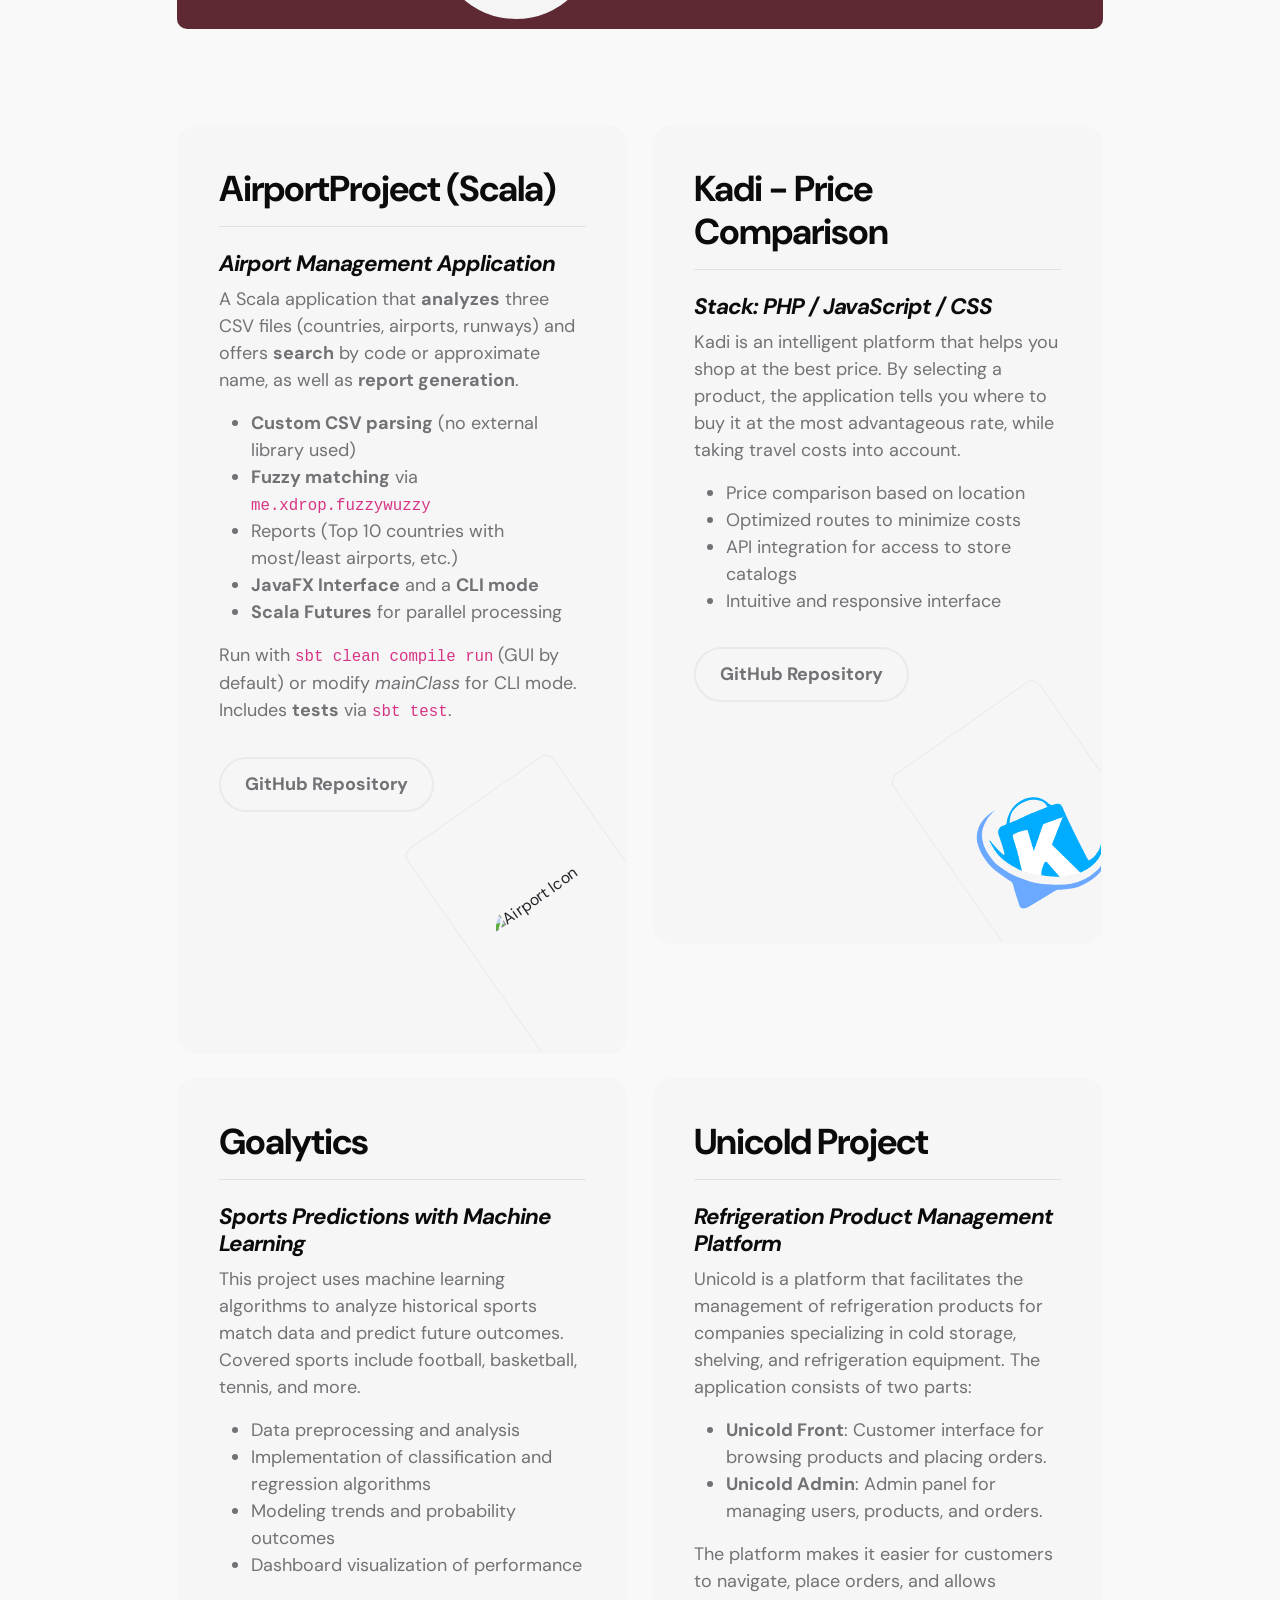
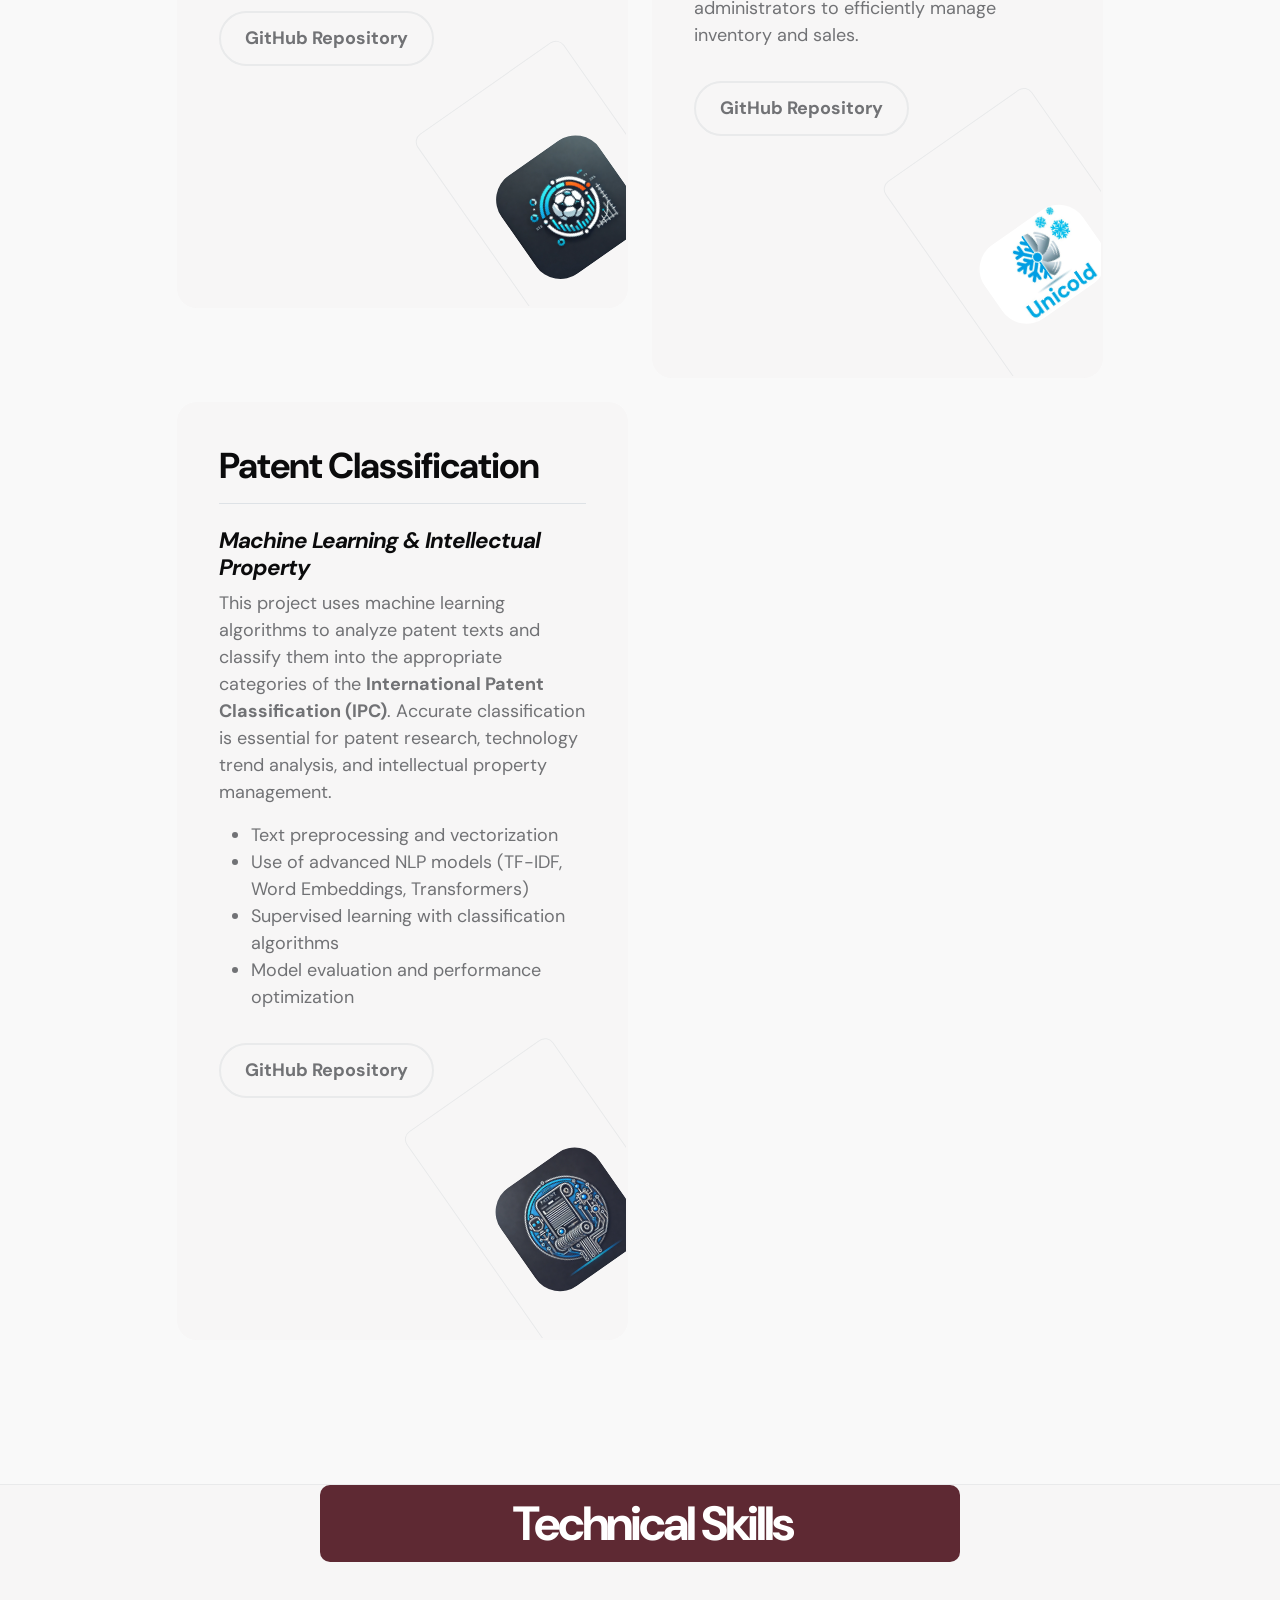
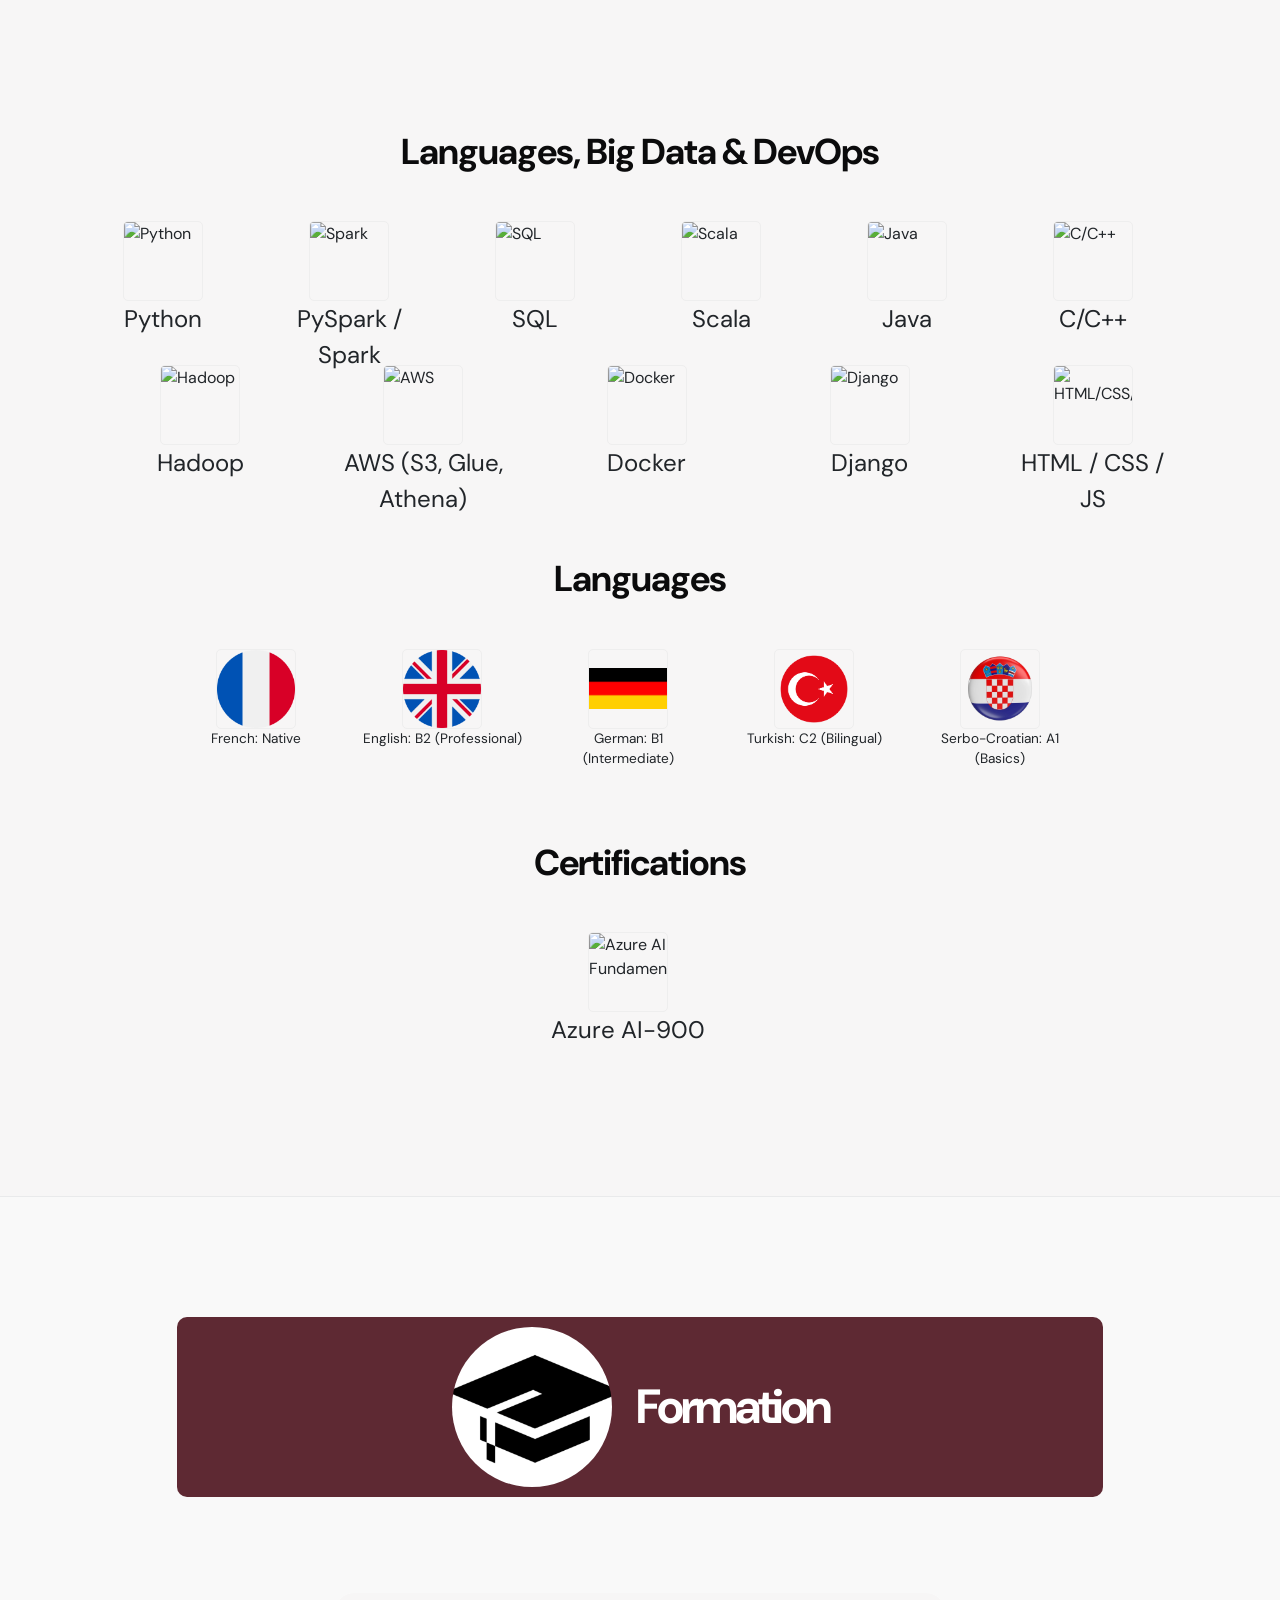
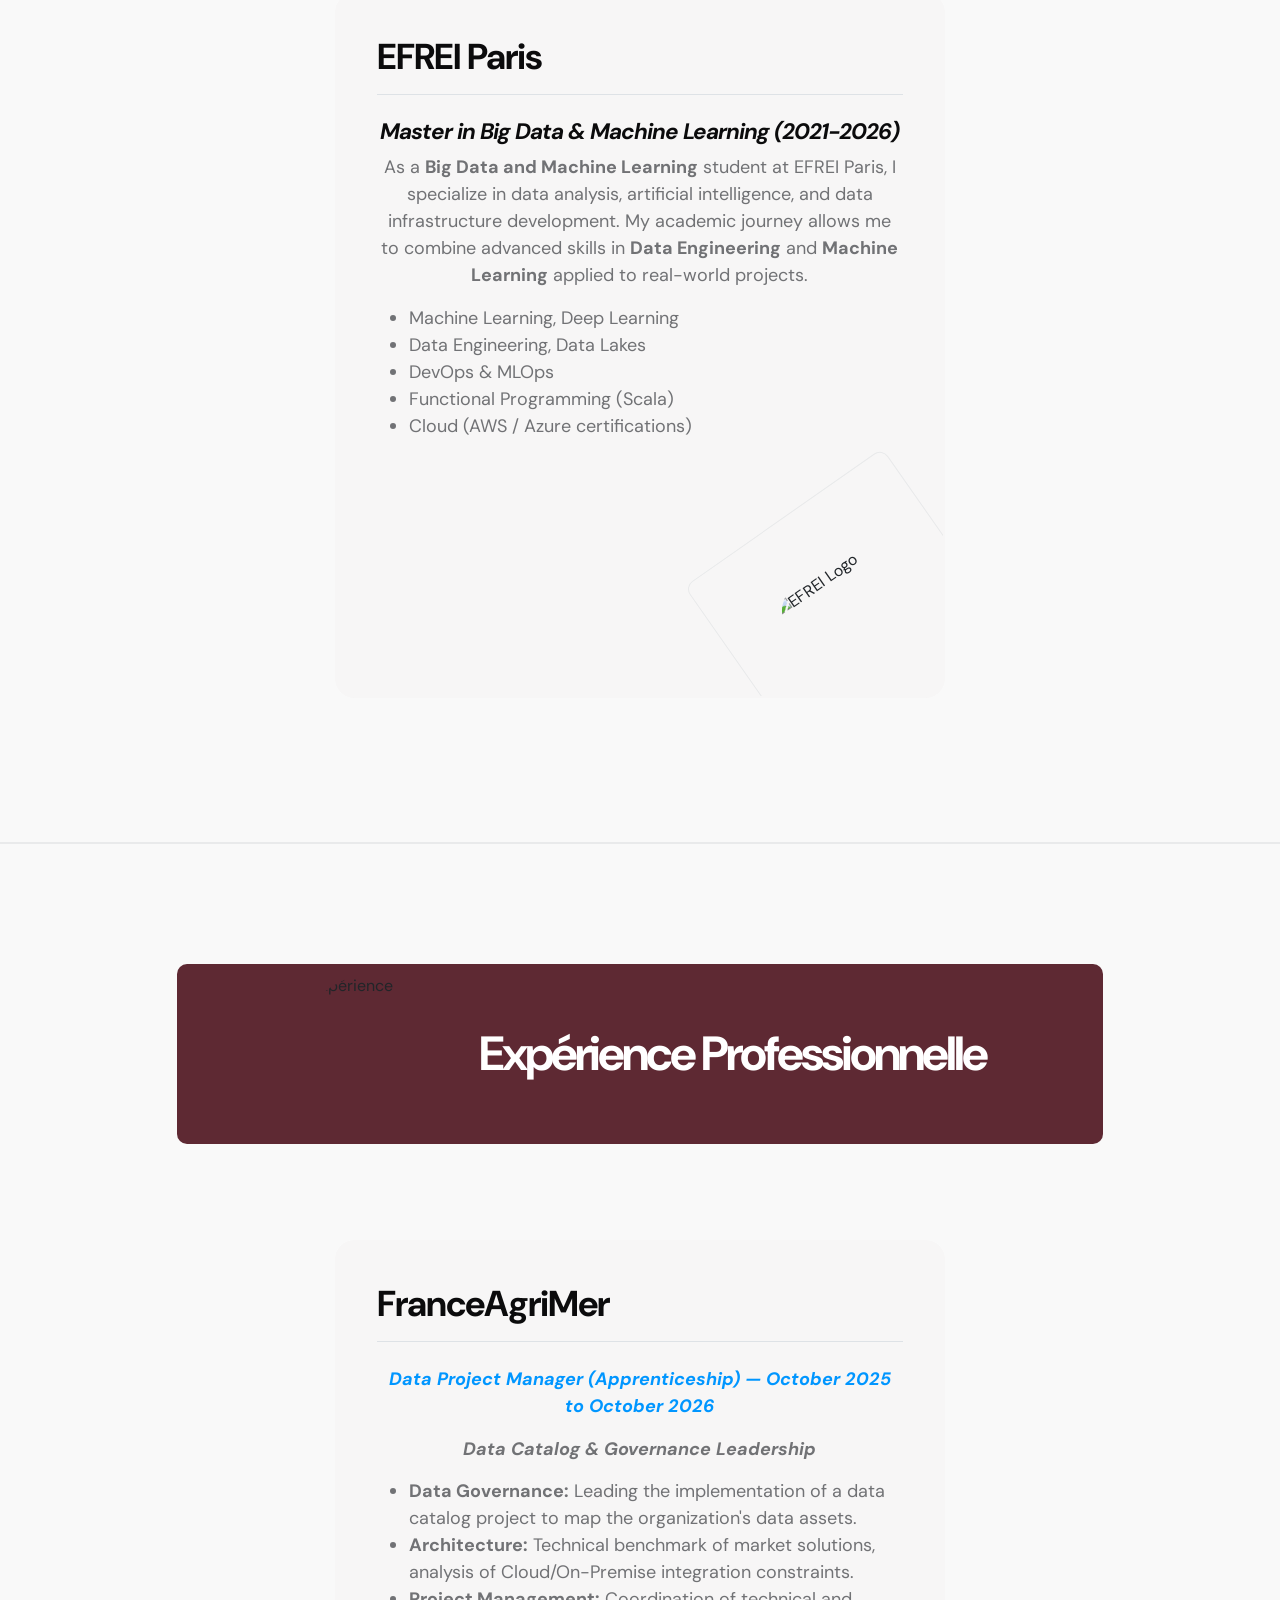
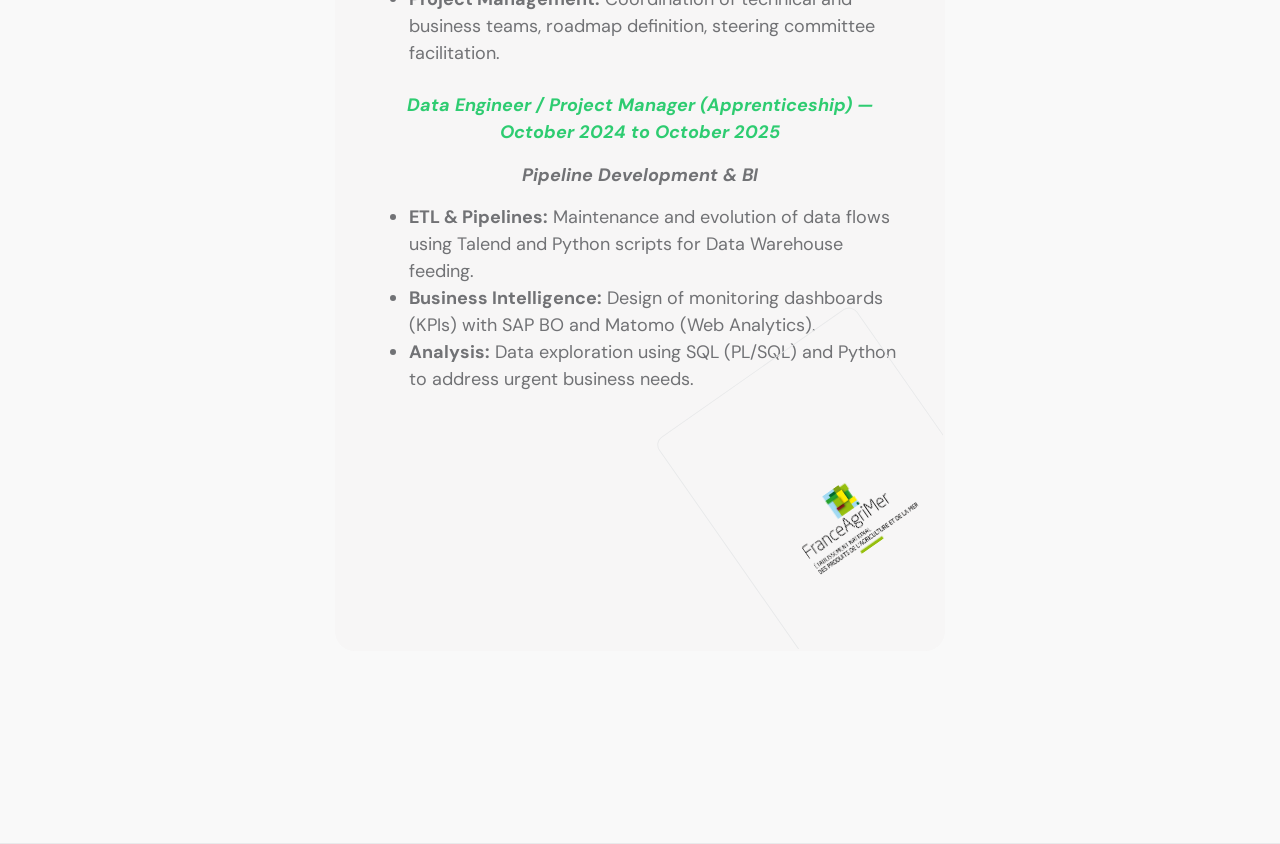
==== commit 6d479794: "Mise à jour du portfolio" ====
--- a/en.html
+++ b/en.html
@@ -81,7 +81,7 @@
                             </a>
                         </li>
                         <li class="nav-item">
-                            <a class="nav-link d-flex align-items-center" href="https://www.linkedin.com/in/mzaliArnaud/" target="_blank">
+                            <a class="nav-link d-flex align-items-center" href="https://www.linkedin.com/in/yilmaz-arnaud-big-data/" target="_blank">
                                 <i class="bi bi-linkedin" style="font-size: 1.5rem;"></i>
                             </a>
                         </li>
@@ -231,7 +231,7 @@
                                             </div>
                                             <div class="timeline-content">
                                                 <h4>EFREI Paris</h4>
-                                                <small>September 2021 - Present</small>
+                                                <small>September 2021 - September 2026</small>
                                                 <p>Master’s in Big Data & Machine Learning.</p>
                                             </div>
                                         </div>
@@ -243,7 +243,7 @@
                                             </div>
                                             <div class="timeline-content">
                                                 <h4>FranceAgriMer</h4>
-                                                <small>October 2024 - Present</small>
+                                                <small>October 2024 - October 2026</small>
                                                 <p>Data Project Manager (Apprenticeship).</p>
                                             </div>
                                         </div>
